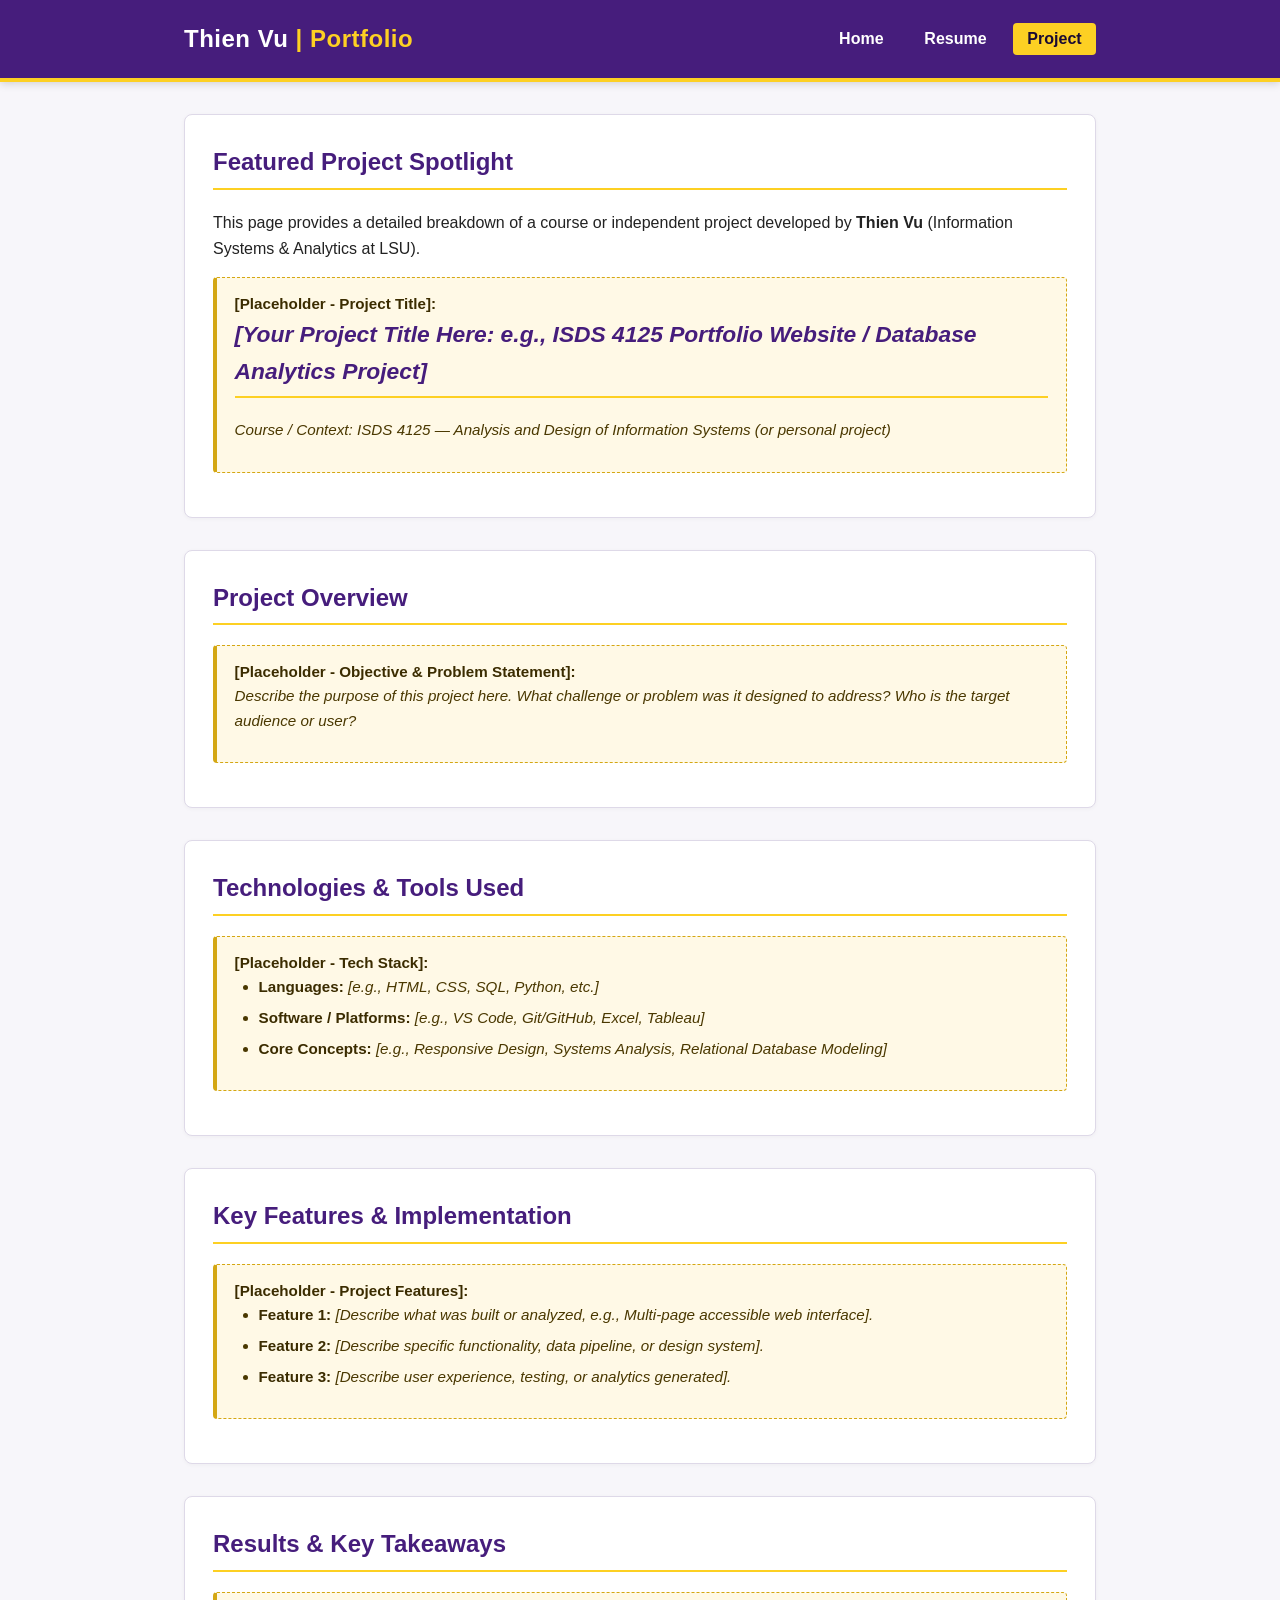
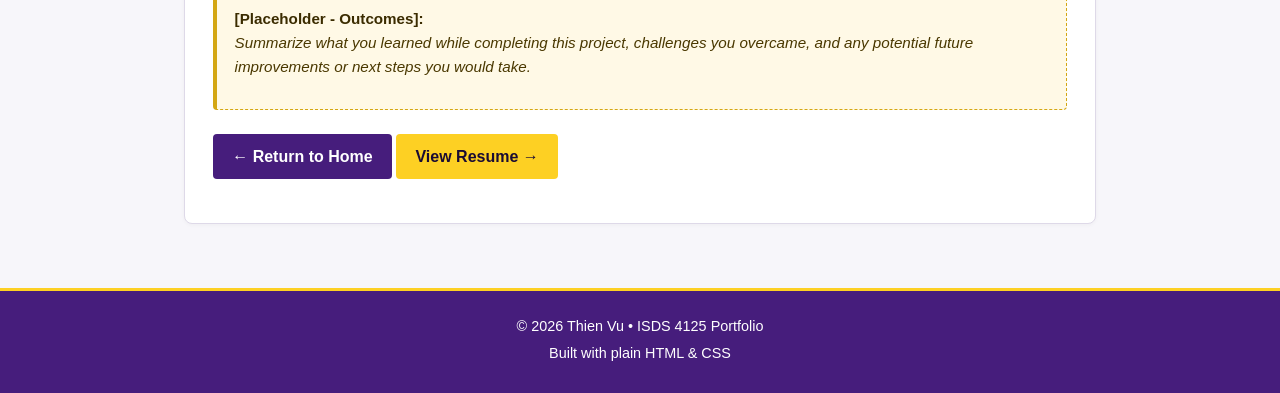
==== project.html @ 05014da2 "Build three-page portfolio structure with shared styling and navigation" ====
<!DOCTYPE html>
<html lang="en">
<head>
    <meta charset="UTF-8">
    <meta name="viewport" content="width=device-width, initial-scale=1.0">
    <title>Thien Vu | Featured Project</title>
    <link rel="stylesheet" href="styles.css">
</head>
<body>

    <!-- Main Site Header & Page Navigation -->
    <header class="site-header">
        <div class="header-container">
            <a href="index.html" class="site-title">Thien Vu <span>| Portfolio</span></a>
            <nav class="main-nav" aria-label="Main Navigation">
                <ul>
                    <li><a href="index.html">Home</a></li>
                    <li><a href="resume.html">Resume</a></li>
                    <li><a href="project.html" class="active">Project</a></li>
                </ul>
            </nav>
        </div>
    </header>

    <!-- Main Content Area -->
    <main class="content-container">

        <!-- Project Header -->
        <section class="card-section">
            <h1>Featured Project Spotlight</h1>
            <p>This page provides a detailed breakdown of a course or independent project developed by <strong>Thien Vu</strong> (Information Systems &amp; Analytics at LSU).</p>

            <div class="placeholder-box">
                <strong>[Placeholder - Project Title]:</strong>
                <h2>[Your Project Title Here: e.g., ISDS 4125 Portfolio Website / Database Analytics Project]</h2>
                <p><em>Course / Context:</em> ISDS 4125 &mdash; Analysis and Design of Information Systems (or personal project)</p>
            </div>
        </section>

        <!-- Project Overview & Objective -->
        <section class="card-section">
            <h2>Project Overview</h2>
            <div class="placeholder-box">
                <strong>[Placeholder - Objective &amp; Problem Statement]:</strong>
                <p>Describe the purpose of this project here. What challenge or problem was it designed to address? Who is the target audience or user?</p>
            </div>
        </section>

        <!-- Tools & Technologies Used -->
        <section class="card-section">
            <h2>Technologies &amp; Tools Used</h2>
            <div class="placeholder-box">
                <strong>[Placeholder - Tech Stack]:</strong>
                <ul>
                    <li><strong>Languages:</strong> [e.g., HTML, CSS, SQL, Python, etc.]</li>
                    <li><strong>Software / Platforms:</strong> [e.g., VS Code, Git/GitHub, Excel, Tableau]</li>
                    <li><strong>Core Concepts:</strong> [e.g., Responsive Design, Systems Analysis, Relational Database Modeling]</li>
                </ul>
            </div>
        </section>

        <!-- Key Features and Deliverables -->
        <section class="card-section">
            <h2>Key Features &amp; Implementation</h2>
            <div class="placeholder-box">
                <strong>[Placeholder - Project Features]:</strong>
                <ul>
                    <li><strong>Feature 1:</strong> [Describe what was built or analyzed, e.g., Multi-page accessible web interface].</li>
                    <li><strong>Feature 2:</strong> [Describe specific functionality, data pipeline, or design system].</li>
                    <li><strong>Feature 3:</strong> [Describe user experience, testing, or analytics generated].</li>
                </ul>
            </div>
        </section>

        <!-- Outcomes and Lessons Learned -->
        <section class="card-section">
            <h2>Results &amp; Key Takeaways</h2>
            <div class="placeholder-box">
                <strong>[Placeholder - Outcomes]:</strong>
                <p>Summarize what you learned while completing this project, challenges you overcame, and any potential future improvements or next steps you would take.</p>
            </div>

            <p>
                <a href="index.html" class="btn">&larr; Return to Home</a>
                <a href="resume.html" class="btn btn-gold">View Resume &rarr;</a>
            </p>
        </section>

    </main>

    <!-- Site Footer -->
    <footer class="site-footer">
        <p>&copy; 2026 Thien Vu &bull; ISDS 4125 Portfolio</p>
        <p>Built with plain HTML &amp; CSS</p>
    </footer>

</body>
</html>
---- styles.css ----
/* =========================================================
   Shared Stylesheet: styles.css
   LSU Theme (Purple & Gold) - Clean, Accessible, Responsive
   ========================================================= */

/* Color and Design Variables */
:root {
    --lsu-purple: #461D7C;       /* Official LSU Deep Purple */
    --lsu-purple-dark: #321458;  /* Darker purple for hover/borders */
    --lsu-gold: #FDD023;         /* Official LSU Gold */
    --lsu-gold-hover: #e5bc1c;   /* Slightly deeper gold for buttons/hovers */
    --text-color: #222222;       /* Charcoal for high-contrast readable text */
    --text-muted: #555555;       /* Softer gray for subtitles */
    --bg-page: #f7f6fa;          /* Soft light lilac/gray background */
    --bg-surface: #ffffff;       /* Pure white card backgrounds */
    --border-color: #ded9e8;     /* Subtle purple-tinted border */
    --placeholder-bg: #fff9e6;   /* Light warm gold tint for placeholders */
    --placeholder-border: #d4a713; /* Gold-amber border for placeholders */
}

/* Base resets & box model */
* {
    box-sizing: border-box;
    margin: 0;
    padding: 0;
}

body {
    font-family: -apple-system, BlinkMacSystemFont, "Segoe UI", Roboto, Helvetica, Arial, sans-serif;
    line-height: 1.6;
    color: var(--text-color);
    background-color: var(--bg-page);
    min-height: 100vh;
    display: flex;
    flex-direction: column;
}

/* Site Header and Navigation Bar */
.site-header {
    background-color: var(--lsu-purple);
    color: #ffffff;
    border-bottom: 4px solid var(--lsu-gold);
    box-shadow: 0 2px 8px rgba(0, 0, 0, 0.15);
}

.header-container {
    max-width: 960px;
    margin: 0 auto;
    padding: 1.25rem 1.5rem;
    display: flex;
    justify-content: space-between;
    align-items: center;
    flex-wrap: wrap;
    gap: 1rem;
}

.site-title {
    font-size: 1.5rem;
    font-weight: 700;
    color: #ffffff;
    text-decoration: none;
    letter-spacing: 0.5px;
}

.site-title span {
    color: var(--lsu-gold);
}

.main-nav ul {
    list-style: none;
    display: flex;
    gap: 0.75rem;
    flex-wrap: wrap;
}

.main-nav a {
    color: #ffffff;
    text-decoration: none;
    font-weight: 600;
    padding: 0.45rem 0.9rem;
    border-radius: 4px;
    transition: background-color 0.2s ease, color 0.2s ease;
}

.main-nav a:hover {
    background-color: var(--lsu-purple-dark);
    color: var(--lsu-gold);
}

/* Highlight the active page in the menu */
.main-nav a.active {
    background-color: var(--lsu-gold);
    color: #1a0b33; /* High contrast dark text on yellow */
}

/* In-Page Quick Navigation (Home Page Section Links) */
.section-nav {
    background-color: #ffffff;
    border-bottom: 1px solid var(--border-color);
    padding: 0.6rem 1.5rem;
}

.section-nav-container {
    max-width: 960px;
    margin: 0 auto;
    display: flex;
    align-items: center;
    gap: 1rem;
    flex-wrap: wrap;
    font-size: 0.95rem;
}

.section-nav-label {
    font-weight: 700;
    color: var(--lsu-purple);
}

.section-nav-links {
    list-style: none;
    display: flex;
    gap: 0.75rem;
    flex-wrap: wrap;
}

.section-nav-links a {
    color: var(--lsu-purple);
    text-decoration: none;
    padding: 0.2rem 0.5rem;
    border-radius: 3px;
    background-color: #f1ecf9;
    font-weight: 500;
}

.section-nav-links a:hover {
    background-color: var(--lsu-purple);
    color: #ffffff;
}

/* Main Content Container */
.content-container {
    max-width: 960px;
    width: 100%;
    margin: 2rem auto;
    padding: 0 1.5rem;
    flex: 1; /* Pushes footer to bottom */
}

/* Cards / Section Styling */
.card-section {
    background-color: var(--bg-surface);
    border: 1px solid var(--border-color);
    border-radius: 8px;
    padding: 1.75rem;
    margin-bottom: 2rem;
    box-shadow: 0 1px 4px rgba(0, 0, 0, 0.04);
}

.card-section h1,
.card-section h2 {
    color: var(--lsu-purple);
    border-bottom: 2px solid var(--lsu-gold);
    padding-bottom: 0.4rem;
    margin-bottom: 1.25rem;
}

.card-section h3 {
    color: var(--lsu-purple-dark);
    margin-top: 1.25rem;
    margin-bottom: 0.5rem;
}

.card-section p {
    margin-bottom: 1rem;
}

.card-section ul {
    margin-left: 1.5rem;
    margin-bottom: 1rem;
}

.card-section li {
    margin-bottom: 0.4rem;
}

/* Placeholder Box Style */
/* Clearly marks information that Thien has not provided yet */
.placeholder-box {
    background-color: var(--placeholder-bg);
    border: 1px dashed var(--placeholder-border);
    border-left: 4px solid var(--placeholder-border);
    padding: 0.85rem 1.1rem;
    margin: 1rem 0;
    border-radius: 4px;
    color: #4a3800;
    font-style: italic;
    font-size: 0.95rem;
}

.placeholder-box strong {
    font-style: normal;
    color: #3b2c00;
}

/* Buttons and Links */
.btn {
    display: inline-block;
    background-color: var(--lsu-purple);
    color: #ffffff;
    text-decoration: none;
    font-weight: 600;
    padding: 0.6rem 1.2rem;
    border-radius: 4px;
    border: none;
    cursor: pointer;
    transition: background-color 0.2s ease;
    margin-top: 0.5rem;
}

.btn:hover {
    background-color: var(--lsu-purple-dark);
    color: var(--lsu-gold);
}

.btn-gold {
    background-color: var(--lsu-gold);
    color: #1a0b33;
}

.btn-gold:hover {
    background-color: var(--lsu-gold-hover);
    color: #000000;
}

/* Site Footer */
.site-footer {
    background-color: var(--lsu-purple);
    color: #ffffff;
    text-align: center;
    padding: 1.5rem;
    font-size: 0.9rem;
    border-top: 3px solid var(--lsu-gold);
    margin-top: auto;
}

.site-footer p {
    margin-bottom: 0.25rem;
}

.site-footer a {
    color: var(--lsu-gold);
    text-decoration: underline;
}

/* Mobile Responsiveness */
@media (max-width: 600px) {
    .header-container {
        flex-direction: column;
        align-items: flex-start;
    }

    .main-nav ul {
        width: 100%;
        justify-content: flex-start;
    }

    .section-nav-container {
        flex-direction: column;
        align-items: flex-start;
    }

    .card-section {
        padding: 1.25rem;
    }
}
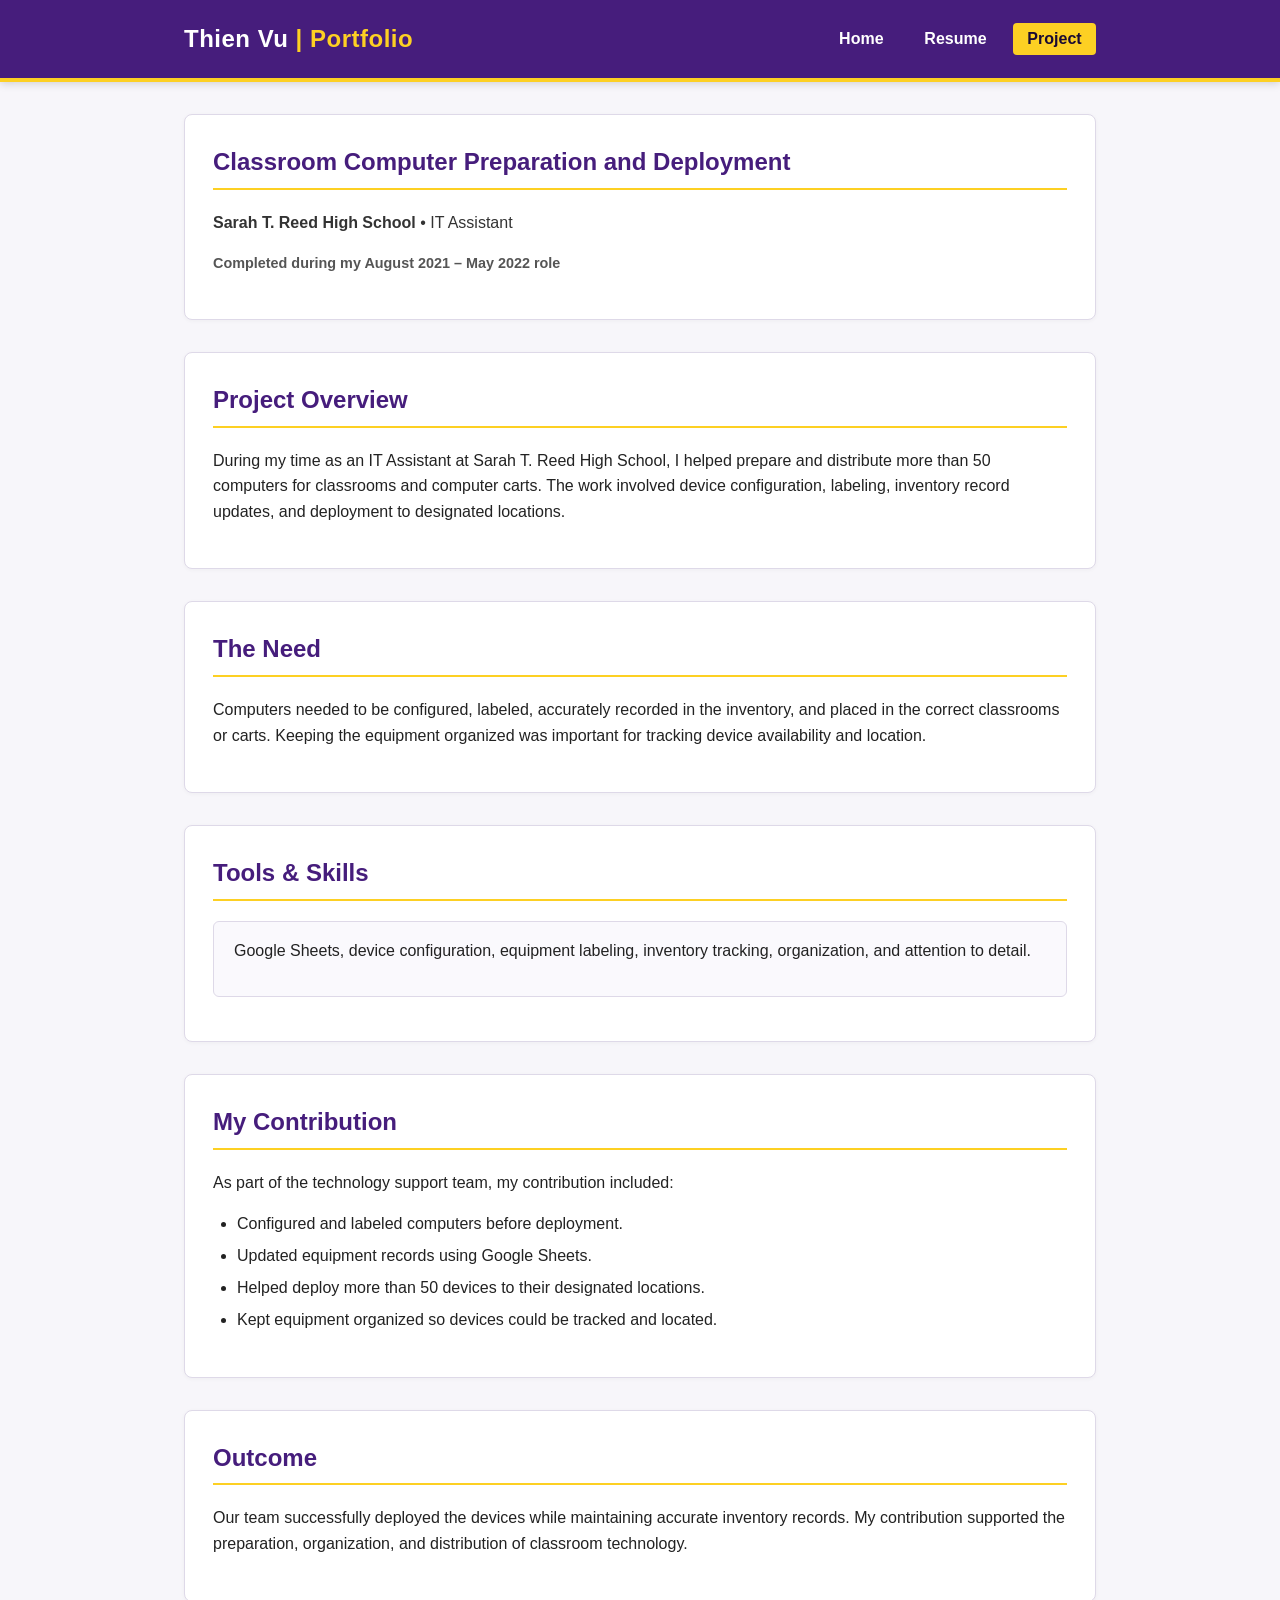
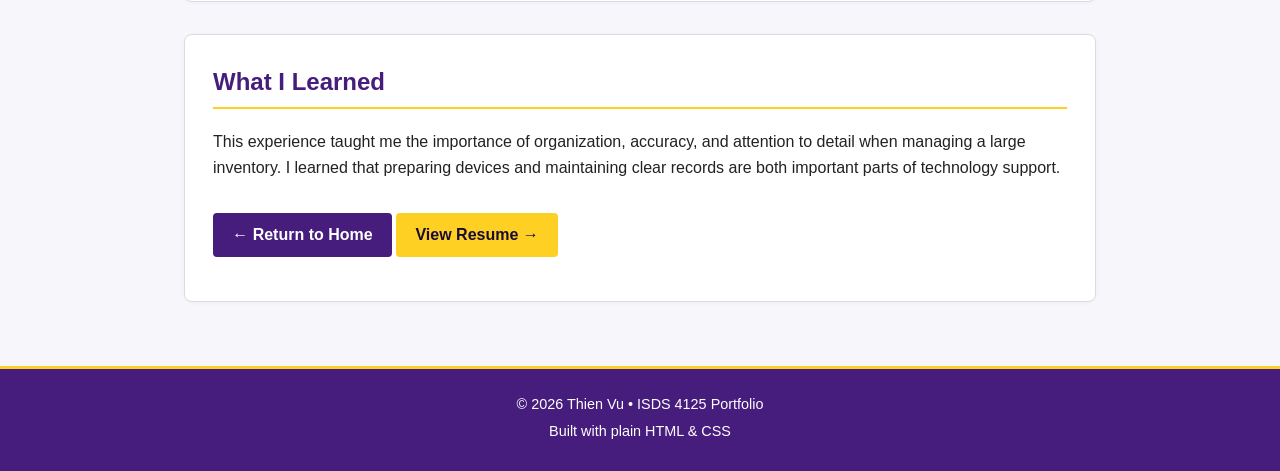
==== commit 3625008b: "Add classroom computer deployment project and homepage link" ====
--- a/project.html
+++ b/project.html
@@ -1,11 +1,13 @@
 <!DOCTYPE html>
 <html lang="en">
+
 <head>
     <meta charset="UTF-8">
     <meta name="viewport" content="width=device-width, initial-scale=1.0">
-    <title>Thien Vu | Featured Project</title>
+    <title>Thien Vu | Project: Classroom Computer Preparation and Deployment</title>
     <link rel="stylesheet" href="styles.css">
 </head>
+
 <body>
 
     <!-- Main Site Header & Page Navigation -->
@@ -25,62 +27,59 @@
     <!-- Main Content Area -->
     <main class="content-container">
 
-        <!-- Project Header -->
+        <!-- Project Header / Context -->
         <section class="card-section">
-            <h1>Featured Project Spotlight</h1>
-            <p>This page provides a detailed breakdown of a course or independent project developed by <strong>Thien Vu</strong> (Information Systems &amp; Analytics at LSU).</p>
+            <h1>Classroom Computer Preparation and Deployment</h1>
+            <p class="entry-subtitle">
+                <strong>Sarah T. Reed High School</strong> &bull; IT Assistant
+            </p>
+            <p class="entry-date">Completed during my August 2021 &ndash; May 2022 role</p>
+        </section>
 
-            <div class="placeholder-box">
-                <strong>[Placeholder - Project Title]:</strong>
-                <h2>[Your Project Title Here: e.g., ISDS 4125 Portfolio Website / Database Analytics Project]</h2>
-                <p><em>Course / Context:</em> ISDS 4125 &mdash; Analysis and Design of Information Systems (or personal project)</p>
+        <!-- Project Overview -->
+        <section class="card-section">
+            <h2>Project Overview</h2>
+            <p>During my time as an IT Assistant at Sarah T. Reed High School, I helped prepare and distribute more than 50 computers for classrooms and computer carts. The work involved device configuration, labeling, inventory record updates, and deployment to designated locations.</p>
+        </section>
+
+        <!-- The Need -->
+        <section class="card-section">
+            <h2>The Need</h2>
+            <p>Computers needed to be configured, labeled, accurately recorded in the inventory, and placed in the correct classrooms or carts. Keeping the equipment organized was important for tracking device availability and location.</p>
+        </section>
+
+        <!-- Tools and Skills -->
+        <section class="card-section">
+            <h2>Tools &amp; Skills</h2>
+            <div class="skills-category">
+                <p class="skills-list-text">Google Sheets, device configuration, equipment labeling, inventory tracking, organization, and attention to detail.</p>
             </div>
         </section>
 
-        <!-- Project Overview & Objective -->
+        <!-- My Contribution -->
         <section class="card-section">
-            <h2>Project Overview</h2>
-            <div class="placeholder-box">
-                <strong>[Placeholder - Objective &amp; Problem Statement]:</strong>
-                <p>Describe the purpose of this project here. What challenge or problem was it designed to address? Who is the target audience or user?</p>
-            </div>
+            <h2>My Contribution</h2>
+            <p>As part of the technology support team, my contribution included:</p>
+            <ul>
+                <li>Configured and labeled computers before deployment.</li>
+                <li>Updated equipment records using Google Sheets.</li>
+                <li>Helped deploy more than 50 devices to their designated locations.</li>
+                <li>Kept equipment organized so devices could be tracked and located.</li>
+            </ul>
         </section>
 
-        <!-- Tools & Technologies Used -->
+        <!-- Outcome -->
         <section class="card-section">
-            <h2>Technologies &amp; Tools Used</h2>
-            <div class="placeholder-box">
-                <strong>[Placeholder - Tech Stack]:</strong>
-                <ul>
-                    <li><strong>Languages:</strong> [e.g., HTML, CSS, SQL, Python, etc.]</li>
-                    <li><strong>Software / Platforms:</strong> [e.g., VS Code, Git/GitHub, Excel, Tableau]</li>
-                    <li><strong>Core Concepts:</strong> [e.g., Responsive Design, Systems Analysis, Relational Database Modeling]</li>
-                </ul>
-            </div>
+            <h2>Outcome</h2>
+            <p>Our team successfully deployed the devices while maintaining accurate inventory records. My contribution supported the preparation, organization, and distribution of classroom technology.</p>
         </section>
 
-        <!-- Key Features and Deliverables -->
+        <!-- What I Learned -->
         <section class="card-section">
-            <h2>Key Features &amp; Implementation</h2>
-            <div class="placeholder-box">
-                <strong>[Placeholder - Project Features]:</strong>
-                <ul>
-                    <li><strong>Feature 1:</strong> [Describe what was built or analyzed, e.g., Multi-page accessible web interface].</li>
-                    <li><strong>Feature 2:</strong> [Describe specific functionality, data pipeline, or design system].</li>
-                    <li><strong>Feature 3:</strong> [Describe user experience, testing, or analytics generated].</li>
-                </ul>
-            </div>
-        </section>
+            <h2>What I Learned</h2>
+            <p>This experience taught me the importance of organization, accuracy, and attention to detail when managing a large inventory. I learned that preparing devices and maintaining clear records are both important parts of technology support.</p>
 
-        <!-- Outcomes and Lessons Learned -->
-        <section class="card-section">
-            <h2>Results &amp; Key Takeaways</h2>
-            <div class="placeholder-box">
-                <strong>[Placeholder - Outcomes]:</strong>
-                <p>Summarize what you learned while completing this project, challenges you overcame, and any potential future improvements or next steps you would take.</p>
-            </div>
-
-            <p>
+            <p style="margin-top: 1.5rem;">
                 <a href="index.html" class="btn">&larr; Return to Home</a>
                 <a href="resume.html" class="btn btn-gold">View Resume &rarr;</a>
             </p>
@@ -95,4 +94,5 @@
     </footer>
 
 </body>
+
 </html>
--- a/styles.css
+++ b/styles.css
@@ -251,6 +251,118 @@
     text-decoration: underline;
 }
 
+/* Resume & Experience Entry Layout */
+.resume-entry {
+    margin-bottom: 1.5rem;
+    padding-bottom: 1.25rem;
+    border-bottom: 1px solid #ebe7f3;
+}
+
+.resume-entry:last-child {
+    border-bottom: none;
+    margin-bottom: 0;
+    padding-bottom: 0;
+}
+
+.entry-header {
+    display: flex;
+    justify-content: space-between;
+    align-items: baseline;
+    flex-wrap: wrap;
+    gap: 0.5rem;
+    margin-bottom: 0.25rem;
+}
+
+.entry-title {
+    font-size: 1.15rem;
+    font-weight: 700;
+    color: var(--lsu-purple-dark);
+}
+
+.entry-date {
+    font-size: 0.9rem;
+    font-weight: 600;
+    color: var(--text-muted);
+}
+
+.entry-subtitle {
+    font-size: 1rem;
+    color: #333333;
+    margin-bottom: 0.5rem;
+}
+
+.entry-location {
+    color: var(--text-muted);
+    font-style: italic;
+}
+
+/* Skills Category Card Layout */
+.skills-category {
+    background-color: #faf9fd;
+    border: 1px solid var(--border-color);
+    border-radius: 6px;
+    padding: 1rem 1.25rem;
+    margin-bottom: 1rem;
+}
+
+.skills-category h3 {
+    margin-top: 0;
+    margin-bottom: 0.5rem;
+    color: var(--lsu-purple);
+    font-size: 1.05rem;
+}
+
+.skills-list-text {
+    color: var(--text-color);
+    line-height: 1.6;
+}
+
+/* Contact List Styling */
+.contact-list {
+    list-style: none;
+    margin-left: 0 !important;
+    margin-top: 0.75rem;
+}
+
+.contact-list li {
+    margin-bottom: 0.75rem;
+    font-size: 1.05rem;
+}
+
+.contact-list a {
+    color: var(--lsu-purple);
+    font-weight: 600;
+    text-decoration: underline;
+    word-break: break-all;
+}
+
+.contact-list a:hover {
+    color: var(--lsu-purple-dark);
+}
+
+/* Project Teaser Box in Experience Section */
+.project-teaser {
+    background-color: #f7f3fd;
+    border-left: 4px solid var(--lsu-purple);
+    padding: 0.65rem 0.95rem;
+    margin: 0.75rem 0;
+    border-radius: 4px;
+}
+
+.project-teaser p {
+    margin-bottom: 0;
+}
+
+.project-teaser a {
+    color: var(--lsu-purple);
+    font-weight: 600;
+    text-decoration: underline;
+}
+
+.project-teaser a:hover {
+    color: var(--lsu-purple-dark);
+}
+
 /* Mobile Responsiveness */
 @media (max-width: 600px) {
     .header-container {
@@ -271,4 +383,11 @@
     .card-section {
         padding: 1.25rem;
     }
-}
+
+    .entry-header {
+        flex-direction: column;
+        align-items: flex-start;
+        gap: 0.1rem;
+    }
+}
+
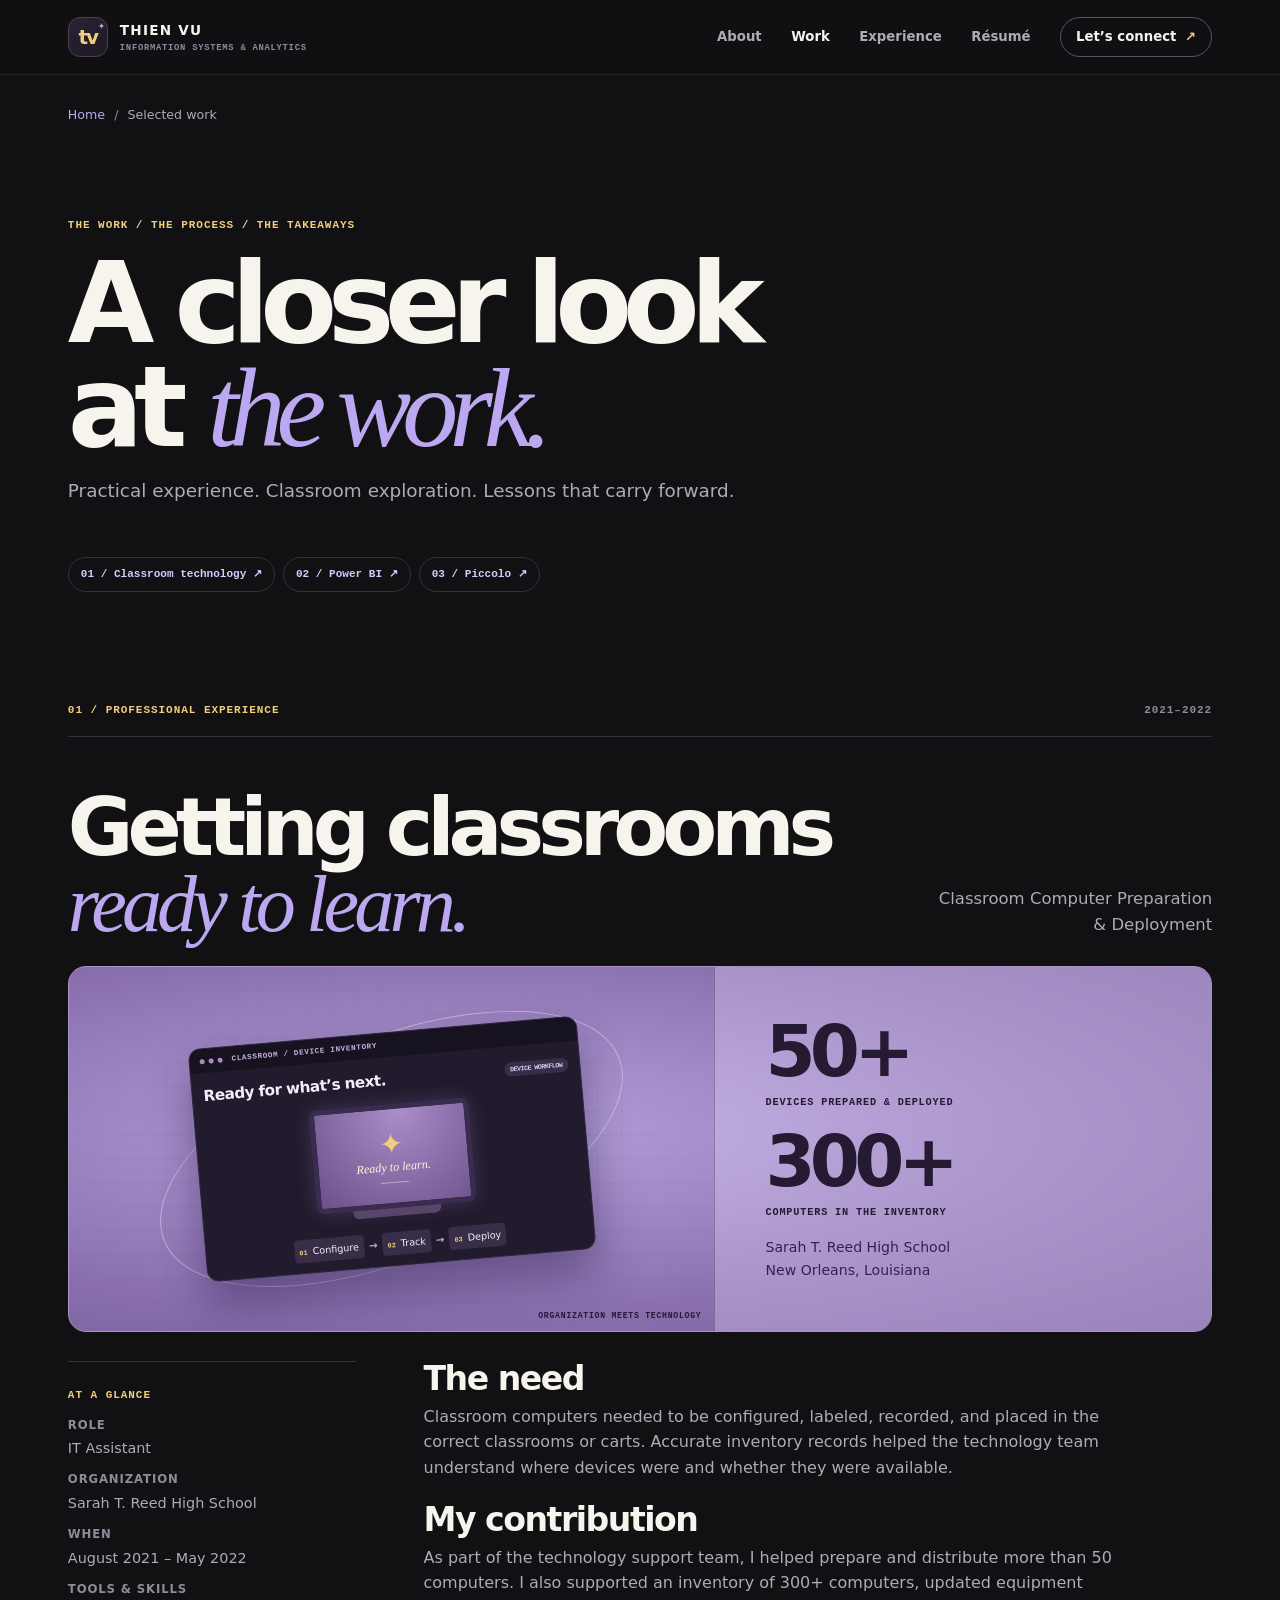
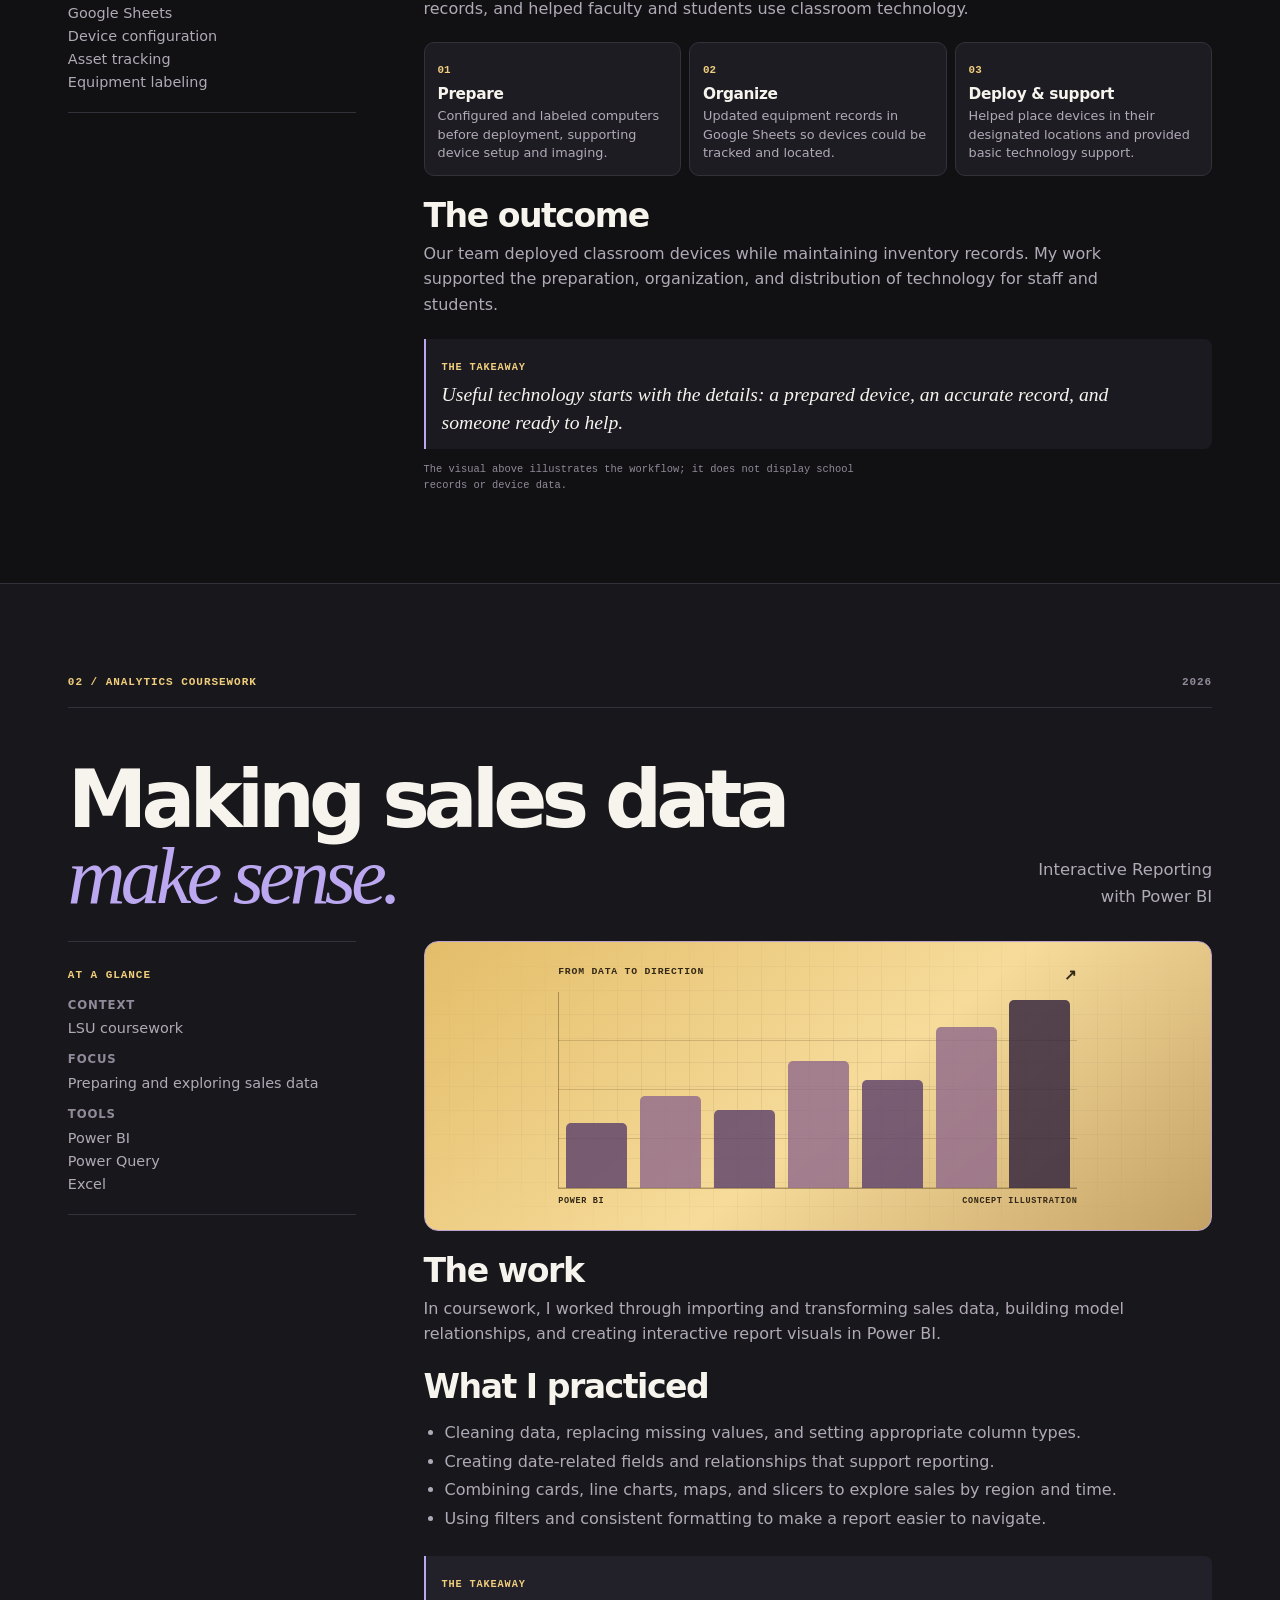
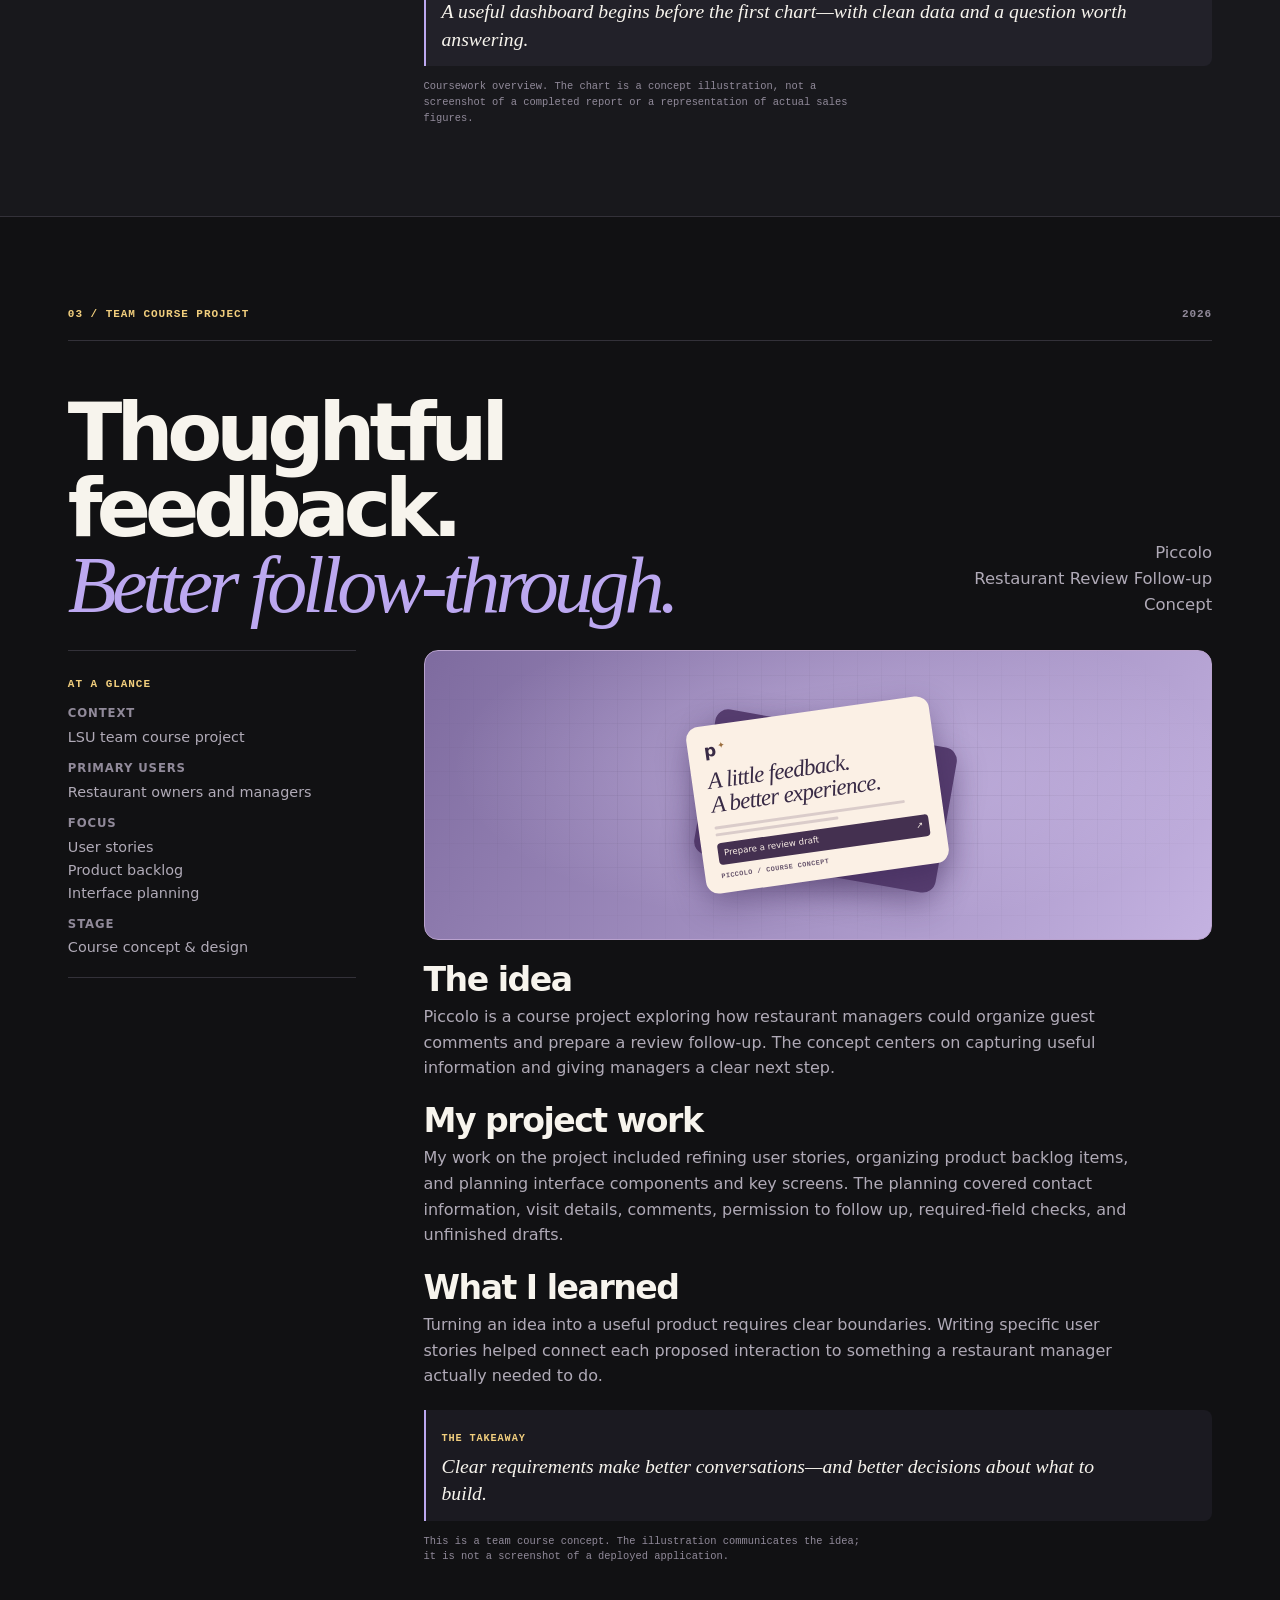
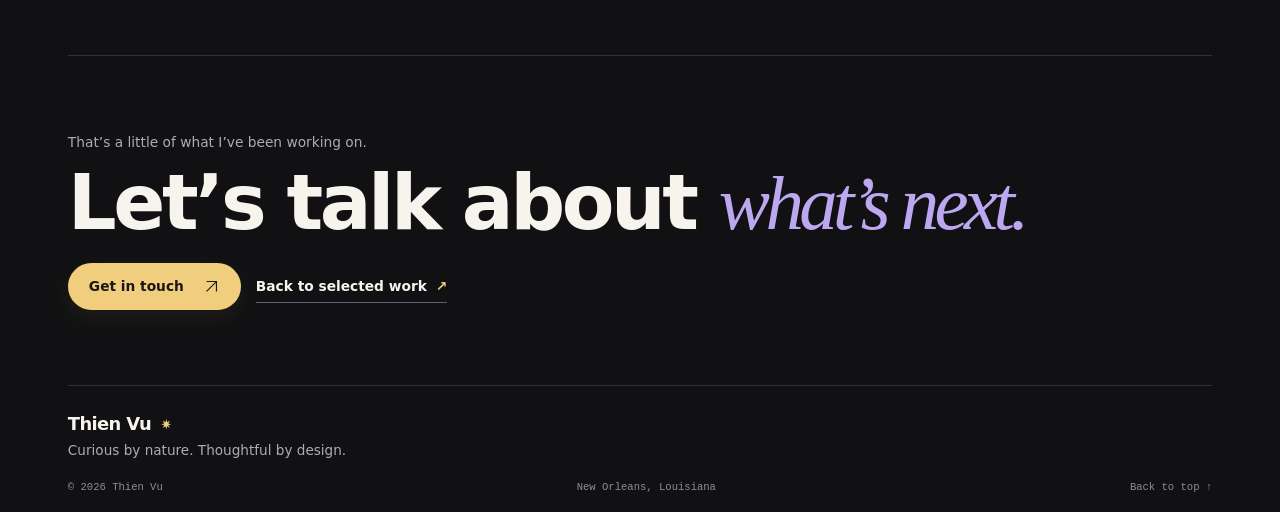
==== commit 8db9bbbe: "Redesign Thien Vu's portfolio and showcase selected work" ====
--- a/project.html
+++ b/project.html
@@ -1,98 +1,5 @@
-<!DOCTYPE html>
-<html lang="en">
-
-<head>
-    <meta charset="UTF-8">
-    <meta name="viewport" content="width=device-width, initial-scale=1.0">
-    <title>Thien Vu | Project: Classroom Computer Preparation and Deployment</title>
-    <link rel="stylesheet" href="styles.css">
-</head>
-
-<body>
-
-    <!-- Main Site Header & Page Navigation -->
-    <header class="site-header">
-        <div class="header-container">
-            <a href="index.html" class="site-title">Thien Vu <span>| Portfolio</span></a>
-            <nav class="main-nav" aria-label="Main Navigation">
-                <ul>
-                    <li><a href="index.html">Home</a></li>
-                    <li><a href="resume.html">Resume</a></li>
-                    <li><a href="project.html" class="active">Project</a></li>
-                </ul>
-            </nav>
-        </div>
-    </header>
-
-    <!-- Main Content Area -->
-    <main class="content-container">
-
-        <!-- Project Header / Context -->
-        <section class="card-section">
-            <h1>Classroom Computer Preparation and Deployment</h1>
-            <p class="entry-subtitle">
-                <strong>Sarah T. Reed High School</strong> &bull; IT Assistant
-            </p>
-            <p class="entry-date">Completed during my August 2021 &ndash; May 2022 role</p>
-        </section>
-
-        <!-- Project Overview -->
-        <section class="card-section">
-            <h2>Project Overview</h2>
-            <p>During my time as an IT Assistant at Sarah T. Reed High School, I helped prepare and distribute more than 50 computers for classrooms and computer carts. The work involved device configuration, labeling, inventory record updates, and deployment to designated locations.</p>
-        </section>
-
-        <!-- The Need -->
-        <section class="card-section">
-            <h2>The Need</h2>
-            <p>Computers needed to be configured, labeled, accurately recorded in the inventory, and placed in the correct classrooms or carts. Keeping the equipment organized was important for tracking device availability and location.</p>
-        </section>
-
-        <!-- Tools and Skills -->
-        <section class="card-section">
-            <h2>Tools &amp; Skills</h2>
-            <div class="skills-category">
-                <p class="skills-list-text">Google Sheets, device configuration, equipment labeling, inventory tracking, organization, and attention to detail.</p>
-            </div>
-        </section>
-
-        <!-- My Contribution -->
-        <section class="card-section">
-            <h2>My Contribution</h2>
-            <p>As part of the technology support team, my contribution included:</p>
-            <ul>
-                <li>Configured and labeled computers before deployment.</li>
-                <li>Updated equipment records using Google Sheets.</li>
-                <li>Helped deploy more than 50 devices to their designated locations.</li>
-                <li>Kept equipment organized so devices could be tracked and located.</li>
-            </ul>
-        </section>
-
-        <!-- Outcome -->
-        <section class="card-section">
-            <h2>Outcome</h2>
-            <p>Our team successfully deployed the devices while maintaining accurate inventory records. My contribution supported the preparation, organization, and distribution of classroom technology.</p>
-        </section>
-
-        <!-- What I Learned -->
-        <section class="card-section">
-            <h2>What I Learned</h2>
-            <p>This experience taught me the importance of organization, accuracy, and attention to detail when managing a large inventory. I learned that preparing devices and maintaining clear records are both important parts of technology support.</p>
-
-            <p style="margin-top: 1.5rem;">
-                <a href="index.html" class="btn">&larr; Return to Home</a>
-                <a href="resume.html" class="btn btn-gold">View Resume &rarr;</a>
-            </p>
-        </section>
-
-    </main>
-
-    <!-- Site Footer -->
-    <footer class="site-footer">
-        <p>&copy; 2026 Thien Vu &bull; ISDS 4125 Portfolio</p>
-        <p>Built with plain HTML &amp; CSS</p>
-    </footer>
-
-</body>
-
-</html>
+<!doctype html><html lang="en"><head><meta charset="utf-8"><meta name="viewport" content="width=device-width,initial-scale=1"><meta name="theme-color" content="#111113"><meta name="description" content="Explore Thien Vu’s classroom technology deployment experience, Power BI coursework, and Piccolo course project."><title>Selected Work — Thien Vu</title><link rel="icon" href="assets/favicon.svg" type="image/svg+xml"><link rel="stylesheet" href="styles.css"></head><body><a class="skip" href="#main">Skip to content</a><header class="site-header"><div class="wrap nav-wrap"><a class="brand" href="index.html" aria-label="Thien Vu home"><span class="brand-mark">tv<span>✦</span></span><span>THIEN VU<span class="brand-sub">INFORMATION SYSTEMS & ANALYTICS</span></span></a><nav aria-label="Main navigation" id="navigation"><a href="index.html#about">About</a><a href="index.html#work" aria-current="page">Work</a><a href="index.html#experience">Experience</a><a href="resume.html" >Résumé</a><a class="nav-contact" href="index.html#contact">Let’s connect <span>↗</span></a></nav><button class="menu-button" aria-expanded="false" aria-controls="navigation" aria-label="Open navigation"><span></span><span></span></button></div></header><div class="scroll-progress" aria-hidden="true"></div>
+<main id="main"><div class="wrap"><div class="page-breadcrumb"><a href="index.html">Home</a><span>/</span>Selected work</div><div class="project-page-heading"><span class="eyebrow">THE WORK / THE PROCESS / THE TAKEAWAYS</span><h1>A closer look<br>at <em>the work.</em></h1><p>Practical experience. Classroom exploration. Lessons that carry forward.</p></div><nav class="project-jump" aria-label="Jump to project"><a href="#classroom">01 / Classroom technology ↗</a><a href="#analytics">02 / Power BI ↗</a><a href="#piccolo">03 / Piccolo ↗</a></nav></div>
+<section class="case-study wrap" id="classroom"><div class="section-label"><span>01 / PROFESSIONAL EXPERIENCE</span><span>2021–2022</span></div><div class="case-title"><h2>Getting classrooms<br><em>ready to learn.</em></h2><p>Classroom Computer Preparation<br>& Deployment</p></div><div class="case-visual art-device"><div class="device-art" aria-hidden="true"><div class="art-orbit"></div><div class="asset-window"><div class="window-chrome"><i></i><i></i><i></i><span>CLASSROOM / DEVICE INVENTORY</span></div><div class="inventory-heading"><span>Ready for what’s next.</span><span class="tiny-pill">DEVICE WORKFLOW</span></div><div class="computer"><div class="computer-screen"><span class="screen-star">✦</span><span>Ready to learn.</span><span class="screen-line"></span></div><div class="computer-base"></div></div><div class="workflow"><span><i>01</i> Configure</span><b>→</b><span><i>02</i> Track</span><b>→</b><span><i>03</i> Deploy</span></div></div><span class="art-label">ORGANIZATION MEETS TECHNOLOGY</span></div><div class="case-stats"><div><strong>50+</strong><span>DEVICES PREPARED & DEPLOYED</span></div><div><strong>300+</strong><span>COMPUTERS IN THE INVENTORY</span></div><p>Sarah T. Reed High School<br>New Orleans, Louisiana</p></div></div><div class="case-layout"><aside><span class="eyebrow">AT A GLANCE</span><dl><dt>Role</dt><dd>IT Assistant</dd><dt>Organization</dt><dd>Sarah T. Reed High School</dd><dt>When</dt><dd>August 2021 – May 2022</dd><dt>Tools & skills</dt><dd>Google Sheets<br>Device configuration<br>Asset tracking<br>Equipment labeling</dd></dl></aside><div class="case-prose"><h3>The need</h3><p>Classroom computers needed to be configured, labeled, recorded, and placed in the correct classrooms or carts. Accurate inventory records helped the technology team understand where devices were and whether they were available.</p><h3>My contribution</h3><p>As part of the technology support team, I helped prepare and distribute more than 50 computers. I also supported an inventory of 300+ computers, updated equipment records, and helped faculty and students use classroom technology.</p><ol class="process-list"><li><span>01</span><div><h4>Prepare</h4><p>Configured and labeled computers before deployment, supporting device setup and imaging.</p></div></li><li><span>02</span><div><h4>Organize</h4><p>Updated equipment records in Google Sheets so devices could be tracked and located.</p></div></li><li><span>03</span><div><h4>Deploy & support</h4><p>Helped place devices in their designated locations and provided basic technology support.</p></div></li></ol><h3>The outcome</h3><p>Our team deployed classroom devices while maintaining inventory records. My work supported the preparation, organization, and distribution of technology for staff and students.</p><div class="takeaway"><span>THE TAKEAWAY</span><p>Useful technology starts with the details: a prepared device, an accurate record, and someone ready to help.</p></div><p class="visual-note">The visual above illustrates the workflow; it does not display school records or device data.</p></div></div></section>
+<section class="case-study case-secondary" id="analytics"><div class="wrap"><div class="section-label"><span>02 / ANALYTICS COURSEWORK</span><span>2026</span></div><div class="case-title"><h2>Making sales data<br><em>make sense.</em></h2><p>Interactive Reporting<br>with Power BI</p></div><div class="case-layout"><aside><span class="eyebrow">AT A GLANCE</span><dl><dt>Context</dt><dd>LSU coursework</dd><dt>Focus</dt><dd>Preparing and exploring sales data</dd><dt>Tools</dt><dd>Power BI<br>Power Query<br>Excel</dd></dl></aside><div class="case-prose"><div class="case-mini-art art-analytics"><div class="analytics-art" aria-hidden="true"><div class="chart-label">FROM DATA TO DIRECTION <span>↗</span></div><div class="chart-grid"><div class="bars"><i style="--h:33%"></i><i style="--h:47%"></i><i style="--h:40%"></i><i style="--h:65%"></i><i style="--h:55%"></i><i style="--h:82%"></i><i style="--h:96%"></i></div></div><div class="chart-note">POWER BI <span>CONCEPT ILLUSTRATION</span></div></div></div><h3>The work</h3><p>In coursework, I worked through importing and transforming sales data, building model relationships, and creating interactive report visuals in Power BI.</p><h3>What I practiced</h3><ul><li>Cleaning data, replacing missing values, and setting appropriate column types.</li><li>Creating date-related fields and relationships that support reporting.</li><li>Combining cards, line charts, maps, and slicers to explore sales by region and time.</li><li>Using filters and consistent formatting to make a report easier to navigate.</li></ul><div class="takeaway"><span>THE TAKEAWAY</span><p>A useful dashboard begins before the first chart—with clean data and a question worth answering.</p></div><p class="visual-note">Coursework overview. The chart is a concept illustration, not a screenshot of a completed report or a representation of actual sales figures.</p></div></div></div></section>
+<section class="case-study wrap" id="piccolo"><div class="section-label"><span>03 / TEAM COURSE PROJECT</span><span>2026</span></div><div class="case-title"><h2>Thoughtful feedback.<br><em>Better follow-through.</em></h2><p>Piccolo<br>Restaurant Review Follow-up Concept</p></div><div class="case-layout"><aside><span class="eyebrow">AT A GLANCE</span><dl><dt>Context</dt><dd>LSU team course project</dd><dt>Primary users</dt><dd>Restaurant owners and managers</dd><dt>Focus</dt><dd>User stories<br>Product backlog<br>Interface planning</dd><dt>Stage</dt><dd>Course concept & design</dd></dl></aside><div class="case-prose"><div class="case-mini-art art-product"><div class="app-art" aria-hidden="true"><div class="paper-back"></div><div class="paper"><div class="paper-logo">p<span>✦</span></div><div class="paper-title">A little feedback.<br>A better experience.</div><div class="paper-line"></div><div class="paper-line short"></div><div class="paper-button">Prepare a review draft <span>↗</span></div><div class="paper-label">PICCOLO / COURSE CONCEPT</div></div></div></div><h3>The idea</h3><p>Piccolo is a course project exploring how restaurant managers could organize guest comments and prepare a review follow-up. The concept centers on capturing useful information and giving managers a clear next step.</p><h3>My project work</h3><p>My work on the project included refining user stories, organizing product backlog items, and planning interface components and key screens. The planning covered contact information, visit details, comments, permission to follow up, required-field checks, and unfinished drafts.</p><h3>What I learned</h3><p>Turning an idea into a useful product requires clear boundaries. Writing specific user stories helped connect each proposed interaction to something a restaurant manager actually needed to do.</p><div class="takeaway"><span>THE TAKEAWAY</span><p>Clear requirements make better conversations—and better decisions about what to build.</p></div><p class="visual-note">This is a team course concept. The illustration communicates the idea; it is not a screenshot of a deployed application.</p></div></div></section><section class="case-end wrap"><p>That’s a little of what I’ve been working on.</p><h2>Let’s talk about <em>what’s next.</em></h2><a class="button button-gold" href="mailto:thienvu123.2000@gmail.com">Get in touch <svg viewBox="0 0 24 24" fill="none" stroke="currentColor" stroke-width="1.6" aria-hidden="true"><path d="M5 19 19 5M5 5h14v14"/></svg></a><a class="text-link" href="index.html#work">Back to selected work <span>↗</span></a></section></main><footer class="footer wrap"><a class="footer-name" href="index.html">Thien Vu <svg class="star" viewBox="0 0 100 100" aria-hidden="true"><path d="M50 0 58 31 85 15 69 42 100 50 69 58 85 85 58 69 50 100 42 69 15 85 31 58 0 50 31 42 15 15 42 31Z" fill="currentColor"/></svg></a><p>Curious by nature. Thoughtful by design.</p><div class="footer-bottom"><span>© 2026 Thien Vu</span><span>New Orleans, Louisiana</span><a href="#main">Back to top ↑</a></div></footer><div class="toast" role="status" aria-live="polite"></div><script src="script.js"></script></body></html>
--- a/styles.css
+++ b/styles.css
@@ -1,393 +1,14 @@
-/* =========================================================
-   Shared Stylesheet: styles.css
-   LSU Theme (Purple & Gold) - Clean, Accessible, Responsive
-   ========================================================= */
-
-/* Color and Design Variables */
-:root {
-    --lsu-purple: #461D7C;       /* Official LSU Deep Purple */
-    --lsu-purple-dark: #321458;  /* Darker purple for hover/borders */
-    --lsu-gold: #FDD023;         /* Official LSU Gold */
-    --lsu-gold-hover: #e5bc1c;   /* Slightly deeper gold for buttons/hovers */
-    --text-color: #222222;       /* Charcoal for high-contrast readable text */
-    --text-muted: #555555;       /* Softer gray for subtitles */
-    --bg-page: #f7f6fa;          /* Soft light lilac/gray background */
-    --bg-surface: #ffffff;       /* Pure white card backgrounds */
-    --border-color: #ded9e8;     /* Subtle purple-tinted border */
-    --placeholder-bg: #fff9e6;   /* Light warm gold tint for placeholders */
-    --placeholder-border: #d4a713; /* Gold-amber border for placeholders */
-}
-
-/* Base resets & box model */
-* {
-    box-sizing: border-box;
-    margin: 0;
-    padding: 0;
-}
-
-body {
-    font-family: -apple-system, BlinkMacSystemFont, "Segoe UI", Roboto, Helvetica, Arial, sans-serif;
-    line-height: 1.6;
-    color: var(--text-color);
-    background-color: var(--bg-page);
-    min-height: 100vh;
-    display: flex;
-    flex-direction: column;
-}
-
-/* Site Header and Navigation Bar */
-.site-header {
-    background-color: var(--lsu-purple);
-    color: #ffffff;
-    border-bottom: 4px solid var(--lsu-gold);
-    box-shadow: 0 2px 8px rgba(0, 0, 0, 0.15);
-}
-
-.header-container {
-    max-width: 960px;
-    margin: 0 auto;
-    padding: 1.25rem 1.5rem;
-    display: flex;
-    justify-content: space-between;
-    align-items: center;
-    flex-wrap: wrap;
-    gap: 1rem;
-}
-
-.site-title {
-    font-size: 1.5rem;
-    font-weight: 700;
-    color: #ffffff;
-    text-decoration: none;
-    letter-spacing: 0.5px;
-}
-
-.site-title span {
-    color: var(--lsu-gold);
-}
-
-.main-nav ul {
-    list-style: none;
-    display: flex;
-    gap: 0.75rem;
-    flex-wrap: wrap;
-}
-
-.main-nav a {
-    color: #ffffff;
-    text-decoration: none;
-    font-weight: 600;
-    padding: 0.45rem 0.9rem;
-    border-radius: 4px;
-    transition: background-color 0.2s ease, color 0.2s ease;
-}
-
-.main-nav a:hover {
-    background-color: var(--lsu-purple-dark);
-    color: var(--lsu-gold);
-}
-
-/* Highlight the active page in the menu */
-.main-nav a.active {
-    background-color: var(--lsu-gold);
-    color: #1a0b33; /* High contrast dark text on yellow */
-}
-
-/* In-Page Quick Navigation (Home Page Section Links) */
-.section-nav {
-    background-color: #ffffff;
-    border-bottom: 1px solid var(--border-color);
-    padding: 0.6rem 1.5rem;
-}
-
-.section-nav-container {
-    max-width: 960px;
-    margin: 0 auto;
-    display: flex;
-    align-items: center;
-    gap: 1rem;
-    flex-wrap: wrap;
-    font-size: 0.95rem;
-}
-
-.section-nav-label {
-    font-weight: 700;
-    color: var(--lsu-purple);
-}
-
-.section-nav-links {
-    list-style: none;
-    display: flex;
-    gap: 0.75rem;
-    flex-wrap: wrap;
-}
-
-.section-nav-links a {
-    color: var(--lsu-purple);
-    text-decoration: none;
-    padding: 0.2rem 0.5rem;
-    border-radius: 3px;
-    background-color: #f1ecf9;
-    font-weight: 500;
-}
-
-.section-nav-links a:hover {
-    background-color: var(--lsu-purple);
-    color: #ffffff;
-}
-
-/* Main Content Container */
-.content-container {
-    max-width: 960px;
-    width: 100%;
-    margin: 2rem auto;
-    padding: 0 1.5rem;
-    flex: 1; /* Pushes footer to bottom */
-}
-
-/* Cards / Section Styling */
-.card-section {
-    background-color: var(--bg-surface);
-    border: 1px solid var(--border-color);
-    border-radius: 8px;
-    padding: 1.75rem;
-    margin-bottom: 2rem;
-    box-shadow: 0 1px 4px rgba(0, 0, 0, 0.04);
-}
-
-.card-section h1,
-.card-section h2 {
-    color: var(--lsu-purple);
-    border-bottom: 2px solid var(--lsu-gold);
-    padding-bottom: 0.4rem;
-    margin-bottom: 1.25rem;
-}
-
-.card-section h3 {
-    color: var(--lsu-purple-dark);
-    margin-top: 1.25rem;
-    margin-bottom: 0.5rem;
-}
-
-.card-section p {
-    margin-bottom: 1rem;
-}
-
-.card-section ul {
-    margin-left: 1.5rem;
-    margin-bottom: 1rem;
-}
-
-.card-section li {
-    margin-bottom: 0.4rem;
-}
-
-/* Placeholder Box Style */
-/* Clearly marks information that Thien has not provided yet */
-.placeholder-box {
-    background-color: var(--placeholder-bg);
-    border: 1px dashed var(--placeholder-border);
-    border-left: 4px solid var(--placeholder-border);
-    padding: 0.85rem 1.1rem;
-    margin: 1rem 0;
-    border-radius: 4px;
-    color: #4a3800;
-    font-style: italic;
-    font-size: 0.95rem;
-}
-
-.placeholder-box strong {
-    font-style: normal;
-    color: #3b2c00;
-}
-
-/* Buttons and Links */
-.btn {
-    display: inline-block;
-    background-color: var(--lsu-purple);
-    color: #ffffff;
-    text-decoration: none;
-    font-weight: 600;
-    padding: 0.6rem 1.2rem;
-    border-radius: 4px;
-    border: none;
-    cursor: pointer;
-    transition: background-color 0.2s ease;
-    margin-top: 0.5rem;
-}
-
-.btn:hover {
-    background-color: var(--lsu-purple-dark);
-    color: var(--lsu-gold);
-}
-
-.btn-gold {
-    background-color: var(--lsu-gold);
-    color: #1a0b33;
-}
-
-.btn-gold:hover {
-    background-color: var(--lsu-gold-hover);
-    color: #000000;
-}
-
-/* Site Footer */
-.site-footer {
-    background-color: var(--lsu-purple);
-    color: #ffffff;
-    text-align: center;
-    padding: 1.5rem;
-    font-size: 0.9rem;
-    border-top: 3px solid var(--lsu-gold);
-    margin-top: auto;
-}
-
-.site-footer p {
-    margin-bottom: 0.25rem;
-}
-
-.site-footer a {
-    color: var(--lsu-gold);
-    text-decoration: underline;
-}
-
-/* Resume & Experience Entry Layout */
-.resume-entry {
-    margin-bottom: 1.5rem;
-    padding-bottom: 1.25rem;
-    border-bottom: 1px solid #ebe7f3;
-}
-
-.resume-entry:last-child {
-    border-bottom: none;
-    margin-bottom: 0;
-    padding-bottom: 0;
-}
-
-.entry-header {
-    display: flex;
-    justify-content: space-between;
-    align-items: baseline;
-    flex-wrap: wrap;
-    gap: 0.5rem;
-    margin-bottom: 0.25rem;
-}
-
-.entry-title {
-    font-size: 1.15rem;
-    font-weight: 700;
-    color: var(--lsu-purple-dark);
-}
-
-.entry-date {
-    font-size: 0.9rem;
-    font-weight: 600;
-    color: var(--text-muted);
-}
-
-.entry-subtitle {
-    font-size: 1rem;
-    color: #333333;
-    margin-bottom: 0.5rem;
-}
-
-.entry-location {
-    color: var(--text-muted);
-    font-style: italic;
-}
-
-/* Skills Category Card Layout */
-.skills-category {
-    background-color: #faf9fd;
-    border: 1px solid var(--border-color);
-    border-radius: 6px;
-    padding: 1rem 1.25rem;
-    margin-bottom: 1rem;
-}
-
-.skills-category h3 {
-    margin-top: 0;
-    margin-bottom: 0.5rem;
-    color: var(--lsu-purple);
-    font-size: 1.05rem;
-}
-
-.skills-list-text {
-    color: var(--text-color);
-    line-height: 1.6;
-}
-
-/* Contact List Styling */
-.contact-list {
-    list-style: none;
-    margin-left: 0 !important;
-    margin-top: 0.75rem;
-}
-
-.contact-list li {
-    margin-bottom: 0.75rem;
-    font-size: 1.05rem;
-}
-
-.contact-list a {
-    color: var(--lsu-purple);
-    font-weight: 600;
-    text-decoration: underline;
-    word-break: break-all;
-}
-
-.contact-list a:hover {
-    color: var(--lsu-purple-dark);
-}
-
-/* Project Teaser Box in Experience Section */
-.project-teaser {
-    background-color: #f7f3fd;
-    border-left: 4px solid var(--lsu-purple);
-    padding: 0.65rem 0.95rem;
-    margin: 0.75rem 0;
-    border-radius: 4px;
-}
-
-.project-teaser p {
-    margin-bottom: 0;
-}
-
-.project-teaser a {
-    color: var(--lsu-purple);
-    font-weight: 600;
-    text-decoration: underline;
-}
-
-.project-teaser a:hover {
-    color: var(--lsu-purple-dark);
-}
-
-/* Mobile Responsiveness */
-@media (max-width: 600px) {
-    .header-container {
-        flex-direction: column;
-        align-items: flex-start;
-    }
-
-    .main-nav ul {
-        width: 100%;
-        justify-content: flex-start;
-    }
-
-    .section-nav-container {
-        flex-direction: column;
-        align-items: flex-start;
-    }
-
-    .card-section {
-        padding: 1.25rem;
-    }
-
-    .entry-header {
-        flex-direction: column;
-        align-items: flex-start;
-        gap: 0.1rem;
-    }
-}
-
+:root{color-scheme:dark;--bg:#111113;--surface:#18181c;--surface-2:#1e1c23;--line:#333139;--ink:#f7f4ed;--muted:#b0aab7;--subtle:#918a9a;--gold:#f1ce7d;--purple:#bca8f0;--lavender:#d8c9ff;--width:1192px;--gutter:clamp(20px,5.3vw,76px);--sans:Inter,ui-sans-serif,system-ui,-apple-system,BlinkMacSystemFont,"Segoe UI",sans-serif;--mono:ui-monospace,"SFMono-Regular",Consolas,monospace;--serif:Georgia,"Times New Roman",serif}
+*,*::before,*::after{box-sizing:border-box}html{scroll-behavior:smooth;scroll-padding-top:100px}body{margin:0;background:var(--bg);color:var(--ink);font-family:var(--sans);line-height:1.6;-webkit-font-smoothing:antialiased}body,button,a{-webkit-tap-highlight-color:transparent}a{color:inherit;text-decoration:none}button{font:inherit;color:inherit;cursor:pointer}img,svg{display:block;max-width:100%}p,h1,h2,h3,h4{margin:0}p{color:var(--muted)}h1,h2,h3,h4{line-height:1.07;letter-spacing:-.045em}h1,h2{font-weight:630}em{font-family:var(--serif);font-weight:400;color:var(--purple);letter-spacing:-.06em}a:focus-visible,button:focus-visible{outline:2px solid var(--gold);outline-offset:5px}::selection{background:var(--lavender);color:#14111a}[hidden]{display:none!important}.wrap{width:min(var(--width),calc(100% - var(--gutter)*2));margin-inline:auto}.section{padding-block:clamp(67px,9vw,127px)}.skip{position:fixed;top:12px;left:12px;transform:translateY(-150%);z-index:20;padding:12px 18px;background:var(--gold);color:#161317;border-radius:8px}.skip:focus{transform:none}.eyebrow,.section-label,.hero-edition,.hero-bottom>span,.project-tags,.project-meta,.timeline-date,.about-facts>div>span,.contact-links span,.work-count,.visual-note,.project-jump{font-family:var(--mono);letter-spacing:.085em;font-size:.69rem;font-weight:600}.eyebrow{color:var(--gold);display:inline-flex;align-items:center;gap:10px}.status-dot{display:inline-block;width:7px;height:7px;border-radius:100%;background:var(--gold);box-shadow:0 0 13px #f1ce7d95}.section-label{display:flex;justify-content:space-between;gap:12px;border-bottom:1px solid var(--line);padding-bottom:16px;margin-bottom:clamp(26px,4.2vw,56px);color:var(--subtle)}.section-label span:first-child{color:var(--gold)}.section h2,.case-end h2{font-size:clamp(2.65rem,6.4vw,5.45rem)}.section-heading{display:flex;align-items:end;justify-content:space-between;gap:28px;margin-bottom:37px}.section-heading p{max-width:32ch;padding-bottom:4px;line-height:1.65}.muted{color:var(--muted)}.star{width:1em;height:1em;display:inline-block;vertical-align:middle}.site-header{position:sticky;top:0;z-index:9;background:#111113e8;backdrop-filter:blur(18px);border-bottom:1px solid #ffffff12}.nav-wrap{display:flex;align-items:center;justify-content:space-between;gap:25px;min-height:74px}.brand{display:flex;align-items:center;gap:12px;font-size:.85rem;font-weight:780;letter-spacing:.09em;white-space:nowrap}.brand-mark{width:40px;height:40px;display:grid;place-items:center;border:1px solid #4b414f;border-radius:12px;background:linear-gradient(145deg,#2b2136,#1d1a22);position:relative;color:var(--gold);font-size:1.25rem;letter-spacing:-.1em;font-weight:750}.brand-mark span{position:absolute;top:2px;right:4px;color:var(--purple);font-size:.52rem}.brand-sub{display:block;margin-top:1px;color:var(--subtle);font:600 .55rem/1.2 var(--mono);letter-spacing:.085em}.site-header nav{display:flex;align-items:center;gap:clamp(13px,2.3vw,34px)}.site-header nav a{color:var(--muted);font-size:.83rem;font-weight:600;white-space:nowrap;transition:color .2s}.site-header nav a:hover,.site-header nav a[aria-current]{color:var(--ink)}.site-header nav .nav-contact{border:1px solid #5d5067;border-radius:100px;padding:8px 15px;color:var(--ink)}.nav-contact span{color:var(--gold);margin-left:4px}.menu-button{display:none;width:44px;height:42px;background:transparent;border:1px solid var(--line);border-radius:9px;place-content:center;gap:5px}.menu-button span{display:block;width:18px;height:1px;background:var(--ink)}.scroll-progress{position:fixed;top:0;left:0;z-index:12;width:100%;height:2px;background:linear-gradient(90deg,var(--purple),var(--gold));transform:scaleX(0);transform-origin:left;pointer-events:none}
+.hero{padding-top:32px;position:relative;isolation:isolate}.hero::before{content:"";position:absolute;z-index:-1;inset:0 calc(var(--gutter)*-1) 0 29%;background:radial-gradient(ellipse at 78% 40%,#302242 0%,#1b1523 31%,transparent 70%);pointer-events:none;opacity:.84}.hero-top,.hero-bottom{display:flex;justify-content:space-between;align-items:center;gap:14px}.hero-top{padding-bottom:28px}.hero-edition{color:var(--subtle)}.hero-grid{display:grid;grid-template-columns:1.12fr .88fr;align-items:center;gap:7px;min-height:clamp(430px,43vw,558px)}.hero-copy{position:relative;z-index:2;padding-block:10px 33px}.hello{font-size:clamp(.95rem,1.4vw,1.2rem);color:var(--ink);font-weight:530;display:flex;align-items:center;gap:15px;margin-bottom:19px}.hello-line{height:1px;background:#877689;width:47px}.hero h1{font-size:clamp(3.15rem,7.55vw,7.1rem);line-height:.985;letter-spacing:-.086em;font-weight:650;white-space:nowrap}.hero h1 em{letter-spacing:-.085em;line-height:1.03;display:inline-block}.hero-description{font-size:clamp(.98rem,1.45vw,1.16rem);line-height:1.62;margin-top:23px}.hero-actions{display:flex;align-items:center;gap:25px;flex-wrap:wrap;margin-top:27px}.button{display:inline-flex;align-items:center;justify-content:center;gap:19px;min-height:47px;padding:11px 20px;font-size:.86rem;font-weight:750;border:1px solid transparent;border-radius:100px;transition:transform .2s,background .2s,box-shadow .2s;white-space:nowrap}.button:hover{transform:translateY(-2px)}.button-gold{background:var(--gold);color:#1b1616;box-shadow:0 8px 25px #f1ce7d11}.button-gold:hover{background:#ffe2a0;box-shadow:0 9px 25px #f1ce7d22}.button svg,.text-link svg{width:17px;height:17px}.text-link{display:inline-flex;gap:9px;align-items:center;color:var(--ink);font-weight:670;font-size:.86rem;padding:5px 0;border-bottom:1px solid #6a5c6d;transition:border-color .2s,color .2s}.text-link span{color:var(--gold)}.text-link:hover{border-color:var(--gold);color:var(--gold)}.hero-bottom{min-height:61px;border-top:1px solid #ffffff1c;color:var(--subtle)}.hero-bottom>a{display:inline-flex;align-items:center;gap:11px;font-size:.81rem;color:var(--muted)}.hero-bottom>a:hover{color:var(--ink)}.hero-bottom svg{width:17px;height:17px;color:var(--purple)}.hero-bottom i{font-style:normal;color:var(--purple);margin-inline:4px}
+.hero-art{isolation:isolate;position:relative;min-height:430px;min-width:0;display:grid;place-items:center;perspective:800px}.hero-art::before{content:"";position:absolute;inset:7% 2% 5%;background-image:radial-gradient(circle,#bca8f049 1px,transparent 1.1px);background-size:17px 17px;mask-image:radial-gradient(ellipse,#000 5%,transparent 73%);z-index:-1}.orbital-ring{position:absolute;top:46%;left:50%;width:min(90%,460px);height:44%;border:1px solid #bb9ce64d;border-radius:50%;transform:translate(-50%,-50%) rotate(-28deg);pointer-events:none}.ring-two{transform:translate(-50%,-50%) rotate(38deg);border-color:#f1ce7d35}.ring-three{transform:translate(-50%,-50%) rotate(84deg);border-color:#bca8f032;width:77%;height:42%;border-style:dashed}.orbit-point{position:absolute;left:18%;top:56%;width:7px;height:7px;border-radius:50%;background:var(--gold);box-shadow:0 0 18px var(--gold)}.hero-art-center{position:absolute;left:50%;top:46%;transform:translate(-50%,-50%);width:57%;aspect-ratio:1;display:grid;place-items:center;background:radial-gradient(ellipse,#aa8bdd50,transparent 63%);color:var(--lavender)}.hero-art-center svg{width:70%;height:70%;filter:drop-shadow(0 0 27px #bd99ff60);animation:star-breathe 7s ease-in-out infinite;transform:rotate(-12deg)}@keyframes star-breathe{0%,100%{transform:rotate(-12deg) scale(.96)}50%{transform:rotate(-5deg) scale(1.05)}}.floating-label{display:flex;align-items:center;gap:12px;position:absolute;padding:11px 14px;background:linear-gradient(140deg,#332440f5,#1b1721ef);border:1px solid #bca8f048;border-radius:12px;box-shadow:0 13px 34px #0005;min-width:154px;color:var(--ink);font:700 .67rem/1.5 var(--mono);letter-spacing:.09em;animation:float 6s ease-in-out infinite}.floating-label div>span{display:block;margin-top:2px;font:500 .69rem/1.25 var(--sans);letter-spacing:0;color:#c6b8d5}.label-symbol{background:#ba9de329;color:#dbc9ff;border-radius:8px;width:31px;height:31px;display:grid;place-items:center;font-size:1rem}.label-data{top:16%;left:6%;transform:rotate(-5deg);--tilt:-5deg}.label-tech{top:33%;right:0;transform:rotate(5deg);--tilt:5deg;animation-delay:-1.8s}.label-people{bottom:19%;left:15%;transform:rotate(-4deg);--tilt:-4deg;animation-delay:-3.4s}.label-people .label-symbol{color:var(--gold);background:#f1ce7d1e}@keyframes float{0%,100%{transform:translateY(0) rotate(var(--tilt))}50%{transform:translateY(-8px) rotate(var(--tilt))}}.art-coordinate{position:absolute;bottom:5%;right:0;text-align:right;color:var(--subtle);font:.6rem/1.65 var(--mono);letter-spacing:.11em}.capability-strip{background:#d9c8ff;color:#191320;border-block:1px solid #eadcff}.capability-strip .wrap{display:flex;align-items:center;justify-content:space-between;gap:14px;min-height:52px;font:700 clamp(.64rem,1.15vw,.82rem)/1.3 var(--mono);letter-spacing:.1em}.capability-strip span:first-child{font:italic 400 clamp(.9rem,1.6vw,1.15rem)/1.2 var(--serif);letter-spacing:0}.capability-strip i{font-style:normal;color:#513e71}
+.about-grid{display:grid;grid-template-columns:1fr 1fr;gap:clamp(30px,6vw,88px);align-items:start}.about h2{font-size:clamp(2.5rem,5.6vw,4.95rem);letter-spacing:-.065em}.about-copy p{margin-bottom:16px}.about-copy .large-copy{font-size:clamp(1.1rem,2vw,1.4rem);line-height:1.48;color:var(--ink);font-weight:520}.about-facts{display:grid;grid-template-columns:1.2fr 1fr;gap:20px;border-top:1px solid var(--line);padding-top:21px;margin-top:27px}.about-facts>div>span{color:var(--gold)}.about-facts strong{display:block;font-size:.9rem;margin-top:5px}.about-facts p{font-size:.81rem;margin:4px 0 0}.work{background:var(--surface);border-block:1px solid #ffffff12}.work-toolbar{display:flex;justify-content:space-between;align-items:center;gap:15px;margin-bottom:18px}.filters{display:flex;gap:8px;flex-wrap:wrap}.filters button{border:1px solid #4b4552;border-radius:100px;background:transparent;font-size:.79rem;font-weight:630;padding:8px 13px;color:var(--muted);transition:background .2s,color .2s,border-color .2s}.filters button:hover{border-color:var(--purple);color:var(--ink)}.filters button.active{background:var(--lavender);color:#201729;border-color:var(--lavender)}.filters button span{font:600 .63rem var(--mono);margin-left:4px;opacity:.72}.work-count{color:var(--subtle);white-space:nowrap}.projects-grid{display:grid;grid-template-columns:repeat(2,minmax(0,1fr));gap:20px}.project-card{border:1px solid var(--line);border-radius:20px;overflow:hidden;background:#151518;transition:border-color .2s,box-shadow .2s}.project-card:hover{border-color:#87749b;box-shadow:0 16px 45px #0003}.project-card.featured{grid-column:1/-1;display:grid;grid-template-columns:1.14fr 1fr;min-height:320px}.project-art{position:relative;display:block;height:clamp(185px,24vw,274px);overflow:hidden}.featured .project-art{height:100%;min-height:320px}.art-device{background:radial-gradient(ellipse at 35% 45%,#b6a2dc,#8a70af 63%,#745b9b);color:#241a31}.art-analytics{background:linear-gradient(140deg,#e3bd69,#f6db9a 54%,#c4a266);color:#332717}.art-product{background:linear-gradient(125deg,#7e6b9f,#c4b2e1);color:#332547}.project-number{position:absolute;top:17px;left:17px;border:1px solid #251b3260;border-radius:100px;font:800 .64rem var(--mono);padding:5px 8px;color:#241b2c;background:#ffffff30}.project-body{display:flex;flex-direction:column;justify-content:center;gap:13px;padding:clamp(21px,3.5vw,39px)}.project-tags{display:flex;flex-wrap:wrap;gap:6px}.project-tags span{padding:4px 8px;border-radius:6px;background:#bca8f019;color:var(--lavender);font-size:.62rem}.project-tags span+span{background:transparent;border:1px solid var(--line);color:var(--muted)}.project-title-row{display:flex;align-items:center;justify-content:space-between;gap:11px}.project-title-row h3{font-size:clamp(1.5rem,3.25vw,2.75rem);letter-spacing:-.054em}.featured .project-title-row h3{font-size:clamp(1.8rem,3.9vw,3.3rem)}.project-title-row h3 a:hover{color:var(--purple)}.circle-link{border-radius:50%;border:1px solid #625373;display:grid;place-items:center;width:44px;height:44px;flex-shrink:0;color:var(--lavender);transition:color .2s,background .2s,transform .2s}.circle-link svg{width:18px;height:18px}.circle-link:hover{background:var(--lavender);color:#211629;transform:rotate(-7deg)}.project-body p{font-size:.92rem}.project-meta{margin-top:auto;padding-top:13px;border-top:1px solid var(--line);display:flex;justify-content:space-between;gap:11px;letter-spacing:.025em;color:var(--subtle);line-height:1.45}.featured .project-meta{margin-top:7px}
+.device-art,.analytics-art,.app-art{position:relative;height:100%;width:100%;min-height:100%;display:grid;place-items:center;overflow:hidden}.device-art::before,.app-art::before,.analytics-art::before{content:"";position:absolute;inset:0;background-image:linear-gradient(#27203116 1px,transparent 1px),linear-gradient(90deg,#27203116 1px,transparent 1px);background-size:24px 24px;mask-image:radial-gradient(ellipse,#000,transparent 90%);pointer-events:none}.art-orbit{position:absolute;width:76%;height:61%;border:1px solid #ffffff63;border-radius:50%;transform:rotate(-22deg)}.asset-window{position:relative;width:70%;max-width:390px;min-width:222px;border:1px solid #302541;border-radius:12px;overflow:hidden;background:#211b2d;color:#f5edf9;box-shadow:0 24px 45px #271a4570;transform:rotate(-5deg);transition:transform .4s}.project-card:hover .asset-window{transform:rotate(-2deg) translateY(-4px)}.window-chrome{padding:8px 10px;display:flex;align-items:center;gap:4px;background:#17121f;color:#c5afdb;font:600 .48rem var(--mono);letter-spacing:.08em}.window-chrome i{width:5px;height:5px;background:#a98ac4;border-radius:50%}.window-chrome span{margin-left:5px}.inventory-heading{display:flex;justify-content:space-between;align-items:center;gap:8px;padding:11px 11px 0;font-size:clamp(.65rem,1.3vw,.95rem);font-weight:670;letter-spacing:-.035em}.tiny-pill{border-radius:20px;background:#bca8f024;color:#d7c8ed;padding:3px 6px;font:600 .42rem var(--mono);white-space:nowrap}.computer{margin:12px auto 9px;width:47%;max-width:160px}.computer-screen{aspect-ratio:1.55;border:5px solid #3a2c4f;border-radius:8px;background:radial-gradient(at 56% 0%,#ac8ec9,#6a508a);display:flex;align-items:center;justify-content:center;flex-direction:column;color:#fff3e1;font:italic .76rem var(--serif);box-shadow:0 0 19px #a88edb38}.screen-star{font:1.8rem var(--serif);color:var(--gold);line-height:1.1}.screen-line{margin-top:7px;width:28px;height:1px;background:#ffffff6c}.computer-base{width:55%;height:8px;margin:auto;border-radius:0 0 6px 6px;background:#584569}.workflow{padding:7px 10px 10px;display:flex;gap:5px;align-items:center;justify-content:center;font-size:clamp(.42rem,.75vw,.63rem);white-space:nowrap}.workflow span{background:#a98ac42c;padding:4px 5px;border-radius:4px}.workflow i{font:600 .43rem var(--mono);color:var(--gold);margin-right:2px}.workflow b{color:#bfabdd;font-size:.65rem}.art-label{position:absolute;right:13px;bottom:11px;font:700 .51rem var(--mono);letter-spacing:.09em;color:#251a39}.analytics-art{padding:24px 17%;grid-template-rows:auto 1fr auto;gap:7px}.chart-label,.chart-note{position:relative;display:flex;width:100%;justify-content:space-between;font:800 .61rem var(--mono);letter-spacing:.08em}.chart-label span{font-size:.95rem}.chart-grid{position:relative;width:100%;height:100%;min-height:90px;border:solid #59421c70;border-width:0 0 1px 1px;background:repeating-linear-gradient(0deg,#59421c36 0 1px,transparent 1px 25%)}.bars{position:absolute;inset:0 7px;display:flex;align-items:end;gap:clamp(5px,1vw,15px)}.bars i{display:block;flex:1;height:var(--h);border-radius:5px 5px 0 0;background:#5d426c;opacity:.82;transition:transform .4s;transform-origin:bottom}.bars i:nth-child(2n){background:#926b8c}.bars i:last-child{background:#32243d}.project-card:hover .bars i{transform:scaleY(.92)}.project-card:hover .bars i:nth-child(2n){transform:scaleY(.83)}.chart-note{font-size:.53rem}.app-art{background:radial-gradient(ellipse at 53% 40%,#e7d8ff5a,transparent 66%)}.paper,.paper-back{width:58%;max-width:245px;min-width:160px;min-height:147px;border-radius:13px;box-shadow:0 12px 32px #33204c63;position:relative;transform:rotate(-8deg);background:#fbf0e5;padding:13px 16px;color:#382a45;transition:transform .4s}.paper-back{position:absolute;transform:rotate(10deg) translate(9px,5px);background:#573e70;min-height:147px}.project-card:hover .paper{transform:rotate(-4deg) translateY(-3px)}.paper-logo{display:inline-block;font-size:1.06rem;font-weight:850;line-height:1}.paper-logo span{font-size:.55rem;color:#9b6e3e;vertical-align:super;margin-left:2px}.paper-title{font:italic 400 clamp(.94rem,1.85vw,1.46rem)/1.04 var(--serif);letter-spacing:-.035em;margin-block:4px 10px}.paper-line{background:#51375c31;height:3px;width:90%;border-radius:4px;margin-bottom:4px}.paper-line.short{width:58%}.paper-button{background:#443050;border-radius:4px;color:#f8ede5;font-size:.54rem;display:flex;justify-content:space-between;gap:4px;padding:4px 6px;margin-top:7px}.paper-label{font:700 .43rem var(--mono);letter-spacing:.06em;margin-top:7px;color:#69576e}
+.skills-grid{display:grid;grid-template-columns:repeat(3,minmax(0,1fr));border:1px solid var(--line);border-radius:17px;overflow:hidden}.skill-column{padding:clamp(20px,3vw,35px);background:linear-gradient(145deg,#1c1922,#151518)}.skill-column+.skill-column{border-left:1px solid var(--line)}.skill-icon{display:grid;place-items:center;width:41px;height:41px;border-radius:11px;background:#a68ad425;color:var(--lavender);font:1.2rem var(--mono);margin-bottom:17px}.skill-column:nth-child(2) .skill-icon{background:#f1ce7d22;color:var(--gold)}.skill-column h3{font-size:clamp(1.16rem,2.3vw,1.65rem);margin-bottom:8px}.skill-column p{font-size:.91rem;min-height:3.1em;margin-bottom:16px}.skill-tags{display:flex;flex-wrap:wrap;gap:7px}.skill-tags span{border:1px solid #4e4657;border-radius:100px;padding:4px 9px;font-size:.75rem;color:var(--muted)}.experience{background:#1b1722;border-block:1px solid #ffffff14}.experience-grid{display:grid;grid-template-columns:1fr 1.13fr;gap:clamp(32px,8vw,112px)}.experience-intro{margin:18px 0 17px;max-width:35ch}.timeline{margin:4px 0 0 7px}.timeline article{position:relative;padding:0 0 28px 27px;border-left:1px solid #524464}.timeline article:last-child{padding-bottom:0}.timeline article::before{content:"";position:absolute;left:-5px;top:4px;background:var(--purple);border:2px solid #32253e;box-shadow:0 0 0 3px #32253e;border-radius:50%;width:9px;height:9px}.timeline article:nth-child(2)::before{background:var(--gold)}.timeline-date{color:var(--gold);margin-bottom:8px}.timeline h3{font-size:clamp(1.3rem,2.4vw,1.83rem)}.timeline-org{color:var(--lavender);font-size:.84rem;margin:5px 0 8px}.timeline article>p:last-of-type{font-size:.93rem}.timeline-detail{display:inline-block;margin-top:9px;color:var(--muted);font-size:.77rem}.link-detail{color:var(--lavender);border-bottom:1px solid #776888}.link-detail:hover{color:var(--gold)}.contact-grid{display:grid;grid-template-columns:1.16fr .84fr;gap:clamp(28px,6vw,85px);align-items:center}.contact-kicker{font-size:.89rem;margin-bottom:10px}.contact h2{font-size:clamp(2.8rem,6.7vw,6rem);line-height:.99}.contact-star{display:inline-block;font-size:clamp(1.6rem,4vw,3rem);color:var(--gold);transform:translateY(-.23em) rotate(-12deg)}.contact-grid>div>p:not(.contact-kicker){margin:16px 0 22px}.contact-links>a,.contact-links>button{width:100%;display:flex;justify-content:space-between;align-items:center;gap:14px;background:none;text-align:left;border:0;border-bottom:1px solid var(--line);padding:13px 0;transition:color .2s,padding .2s}.contact-links>a:first-child{border-top:1px solid var(--line)}.contact-links>a:hover,.contact-links>button:hover{padding-inline:6px;color:var(--gold)}.contact-links span{color:var(--subtle)}.contact-links strong{display:block;color:var(--ink);font:580 clamp(.8rem,1.4vw,1rem)/1.45 var(--sans);letter-spacing:0;margin-top:4px;overflow-wrap:anywhere}.contact-links svg{width:18px;height:18px;flex-shrink:0;color:var(--purple)}.contact-links .copy-symbol{font-size:1.35rem;color:var(--purple)}.footer{border-top:1px solid var(--line);padding-block:24px 19px}.footer-name{font-weight:730;font-size:1.12rem;letter-spacing:-.035em}.footer-name .star{color:var(--gold);font-size:.66rem;margin-left:4px}.footer>p{font-size:.85rem;margin-top:2px}.footer-bottom{margin-top:19px;display:flex;justify-content:space-between;gap:12px;font:.66rem var(--mono);color:var(--subtle)}.footer-bottom a:hover{color:var(--ink)}.toast{position:fixed;z-index:15;bottom:23px;left:50%;transform:translate(-50%,12px);opacity:0;pointer-events:none;transition:opacity .22s,transform .22s;background:var(--lavender);color:#1c1423;font-weight:720;font-size:.85rem;border-radius:100px;padding:10px 16px;text-align:center;white-space:nowrap}.toast.visible{opacity:1;transform:translate(-50%,0)}
+.page-breadcrumb{display:flex;align-items:center;gap:9px;padding-top:30px;color:var(--muted);font-size:.79rem}.page-breadcrumb a{color:var(--purple)}.page-breadcrumb a:hover{text-decoration:underline}.page-breadcrumb span{color:var(--subtle)}.resume-heading,.project-page-heading{padding:clamp(30px,7vw,85px) 0 clamp(24px,4vw,51px)}.resume-heading{display:flex;justify-content:space-between;align-items:end;gap:20px}.resume-heading h1,.project-page-heading h1{font-size:clamp(3rem,8.8vw,7rem);line-height:.93;margin-top:15px;letter-spacing:-.085em}.resume-heading h1 em,.project-page-heading h1 em{letter-spacing:-.08em}.project-page-heading p{margin-top:16px;font-size:clamp(.95rem,1.6vw,1.15rem)}.resume-document{border:1px solid #f5e9db;border-radius:18px;background:#f4eee6;color:#25212a;padding:clamp(23px,5.9vw,73px);box-shadow:0 20px 70px #0004}.resume-document p,.resume-document li{color:#514854}.resume-identity{display:flex;justify-content:space-between;align-items:end;gap:18px;border-bottom:2px solid #42344b;padding-bottom:18px}.resume-identity h2{font-size:clamp(2.8rem,6vw,5rem);line-height:.94;letter-spacing:-.075em}.resume-identity p{color:#654b76;font-size:clamp(.85rem,2vw,1.15rem);font-weight:650;margin-top:8px}.resume-identity>div+div{display:grid;gap:2px;text-align:right;font-size:.8rem;line-height:1.5;overflow-wrap:anywhere}.resume-identity a{color:#5a3e78;text-decoration:underline;text-underline-offset:3px}.resume-identity a:focus-visible{outline-color:#5a3e78}.resume-section{display:grid;grid-template-columns:1fr 3.5fr;gap:clamp(15px,3vw,33px);padding-block:24px;border-bottom:1px solid #d8cbd7}.resume-section:last-child{border:0;padding-bottom:0}.resume-section h3{font:800 .74rem/1.45 var(--mono);text-transform:uppercase;color:#624b70;letter-spacing:.07em}.resume-section h4{font-size:1.13rem;line-height:1.16;letter-spacing:-.03em}.resume-role{display:flex;justify-content:space-between;gap:8px;align-items:baseline}.resume-role span{font-size:.75rem;font-weight:650;color:#68596e;flex-shrink:0}.resume-section p,.resume-section li{font-size:.89rem;line-height:1.58}.resume-section p{margin-top:4px}.resume-section ul{margin:8px 0 0;padding-left:18px}.resume-company{font-weight:620;color:#654b76!important}.resume-entry+.resume-entry{margin-top:18px}.resume-skill-grid{display:grid;grid-template-columns:1fr 1fr;gap:15px 23px}.resume-next{display:flex;align-items:center;justify-content:space-between;gap:20px;padding:25px 0 48px}.project-jump{display:flex;flex-wrap:wrap;gap:8px;color:var(--lavender);letter-spacing:0;margin:0 0 20px}.project-jump a{border:1px solid var(--line);border-radius:100px;padding:8px 12px}.project-jump a:hover{border-color:var(--purple);color:var(--ink)}.case-study{padding-block:clamp(42px,7vw,93px)}.case-title{display:flex;justify-content:space-between;align-items:end;gap:22px;margin-bottom:24px}.case-title h2{font-size:clamp(2.75rem,6.25vw,5.6rem);line-height:.95;letter-spacing:-.075em}.case-title>p{text-align:right;font-size:clamp(.83rem,1.4vw,1.03rem);padding-bottom:4px}.case-visual{display:grid;grid-template-columns:1.3fr 1fr;min-height:337px;overflow:hidden;border:1px solid #ac93c2;border-radius:18px;margin:14px 0 29px}.case-visual .device-art{min-height:337px}.case-stats{border-left:1px solid #251b3250;display:grid;align-content:center;gap:14px;padding:clamp(20px,4vw,50px);background:#e8dbff50}.case-stats strong{display:block;font-size:clamp(2.5rem,6vw,4.5rem);line-height:.97;letter-spacing:-.08em}.case-stats span{font:800 .64rem var(--mono);letter-spacing:.08em}.case-stats p{font-size:.88rem;color:#342349}.case-layout{display:grid;grid-template-columns:minmax(185px,.73fr) minmax(0,2fr);gap:clamp(26px,5.3vw,69px);align-items:start;margin-top:27px}.case-layout aside{padding:18px 0;border-block:1px solid var(--line)}.case-layout dl{margin:10px 0 0}.case-layout dt{font-size:.73rem;color:var(--subtle);font-weight:730;text-transform:uppercase;letter-spacing:.075em;margin-top:10px}.case-layout dd{margin:3px 0 0;font-size:.9rem;color:var(--muted)}.case-prose h3{font-size:clamp(1.44rem,2.6vw,2.07rem);margin:22px 0 7px}.case-prose h3:first-child{margin-top:0}.case-prose p,.case-prose ul{color:var(--muted);max-width:70ch}.case-prose li{padding-bottom:3px}.case-prose ul{padding-left:21px}.process-list{list-style:none;padding:0;display:grid;grid-template-columns:repeat(3,minmax(0,1fr));gap:8px;margin:20px 0}.process-list li{padding:12px 13px;background:var(--surface-2);border:1px solid var(--line);border-radius:10px}.process-list li>span{font:700 .68rem var(--mono);color:var(--gold)}.process-list h4{font-size:.96rem;margin:6px 0 4px;letter-spacing:-.025em}.process-list p{font-size:.8rem;line-height:1.48}.takeaway{border-left:2px solid var(--purple);background:#bca8f00f;padding:13px 16px;margin-top:21px;border-radius:0 8px 8px 0}.takeaway span{color:var(--gold);font:700 .64rem var(--mono);letter-spacing:.085em}.takeaway p{font:italic 1.23rem/1.4 var(--serif);color:var(--ink);margin-top:4px}.case-prose .visual-note{font-size:.65rem;font-weight:400;line-height:1.5;letter-spacing:0;color:var(--subtle);margin-top:13px}.case-secondary{background:var(--surface);border-block:1px solid var(--line)}.case-mini-art{height:clamp(170px,24vw,290px);border-radius:14px;overflow:hidden;border:1px solid #b9a2ce}.case-mini-art .paper,.case-mini-art .paper-back{width:52%}.case-end{border-top:1px solid var(--line);padding-block:clamp(30px,6vw,75px)}.case-end h2{font-size:clamp(2.4rem,6vw,5.3rem);margin:9px 0 18px}.case-end .text-link{margin-left:15px}.case-end>p{font-size:.86rem}
+@media(max-width:950px){:root{--gutter:clamp(22px,4vw,44px)}.hero h1{font-size:clamp(3.25rem,8vw,5.85rem)}.hero-grid{grid-template-columns:1.13fr .87fr}.hero-art{min-height:350px}.floating-label{min-width:unset;gap:8px;padding:8px 9px}.label-symbol{width:26px;height:26px}.label-data{left:2%}.label-people{left:7%}.label-tech{right:0}.art-coordinate{font-size:.5rem}.site-header nav{gap:17px}.brand-sub{font-size:.48rem}}
+@media(max-width:720px){html{scroll-padding-top:82px}.nav-wrap{min-height:63px;flex-wrap:wrap;gap:8px}.site-header nav{order:3;flex-basis:100%;justify-content:space-between;gap:9px;flex-wrap:wrap;padding:0 0 12px}.site-header nav a{font-size:.78rem}.site-header nav .nav-contact{padding:5px 10px}.enhanced .nav-wrap{flex-wrap:nowrap}.enhanced .menu-button{display:grid}.enhanced .site-header nav{display:none;position:absolute;top:100%;inset-inline:0;flex-direction:column;align-items:stretch;gap:0;padding:7px var(--gutter) 16px;background:#17151c;border-bottom:1px solid #504759}.enhanced .site-header nav[data-open="true"]{display:flex}.enhanced .site-header nav a{padding:12px 2px;font-size:.94rem;border-bottom:1px solid var(--line)}.enhanced .site-header nav .nav-contact{border:none;border-radius:0;padding:12px 2px;color:var(--gold)}.hero{padding-top:21px}.hero-top{padding-bottom:10px}.hero-edition{font-size:.58rem}.hero-grid{grid-template-columns:1fr;gap:0}.hero-copy{padding:14px 0 0}.hero h1{font-size:clamp(2.72rem,10.8vw,5.3rem)}.hello{margin-bottom:10px}.hero-description{margin-top:17px}.hero-actions{margin-top:18px;gap:17px}.hero-art{min-height:clamp(225px,65vw,332px);width:min(100%,440px);margin:auto}.hero-art-center{width:47%}.orbital-ring{width:77%;height:46%}.ring-three{width:67%;height:39%}.label-data{left:10%;top:17%}.label-tech{right:3%;top:37%}.label-people{left:15%;bottom:16%}.art-coordinate{bottom:4%;right:0}.hero-bottom{min-height:52px}.hero-bottom>span{display:none}.hero::before{inset:25% calc(var(--gutter)*-1) 0 0;background:radial-gradient(ellipse at 60% 66%,#2d2140 0%,#1b1523 26%,transparent 73%)}.capability-strip .wrap{min-height:45px;gap:8px;justify-content:space-between;font-size:.65rem;letter-spacing:.035em}.capability-strip span:first-child{display:none}.section-label{font-size:.61rem;letter-spacing:.04em;margin-bottom:25px}.section-label span:last-child{text-align:right}.section-heading{display:block;margin-bottom:24px}.section-heading p{margin-top:10px;padding:0}.about-grid,.experience-grid,.contact-grid{grid-template-columns:1fr;gap:23px}.about h2{font-size:clamp(2.8rem,8.5vw,4.4rem)}.about-facts{gap:13px}.work-toolbar{align-items:start;flex-direction:column;gap:8px}.filters{gap:6px}.filters button{padding:7px 11px}.work-count{font-size:.63rem}.projects-grid{grid-template-columns:1fr;gap:15px}.project-card.featured{display:flex;flex-direction:column;min-height:0}.featured .project-art,.project-art{min-height:0;height:clamp(176px,54vw,258px)}.project-body{padding:20px;gap:10px}.project-title-row h3,.featured .project-title-row h3{font-size:clamp(1.7rem,5.4vw,2.6rem)}.project-title-row h3 br{display:none}.project-body p{font-size:.88rem}.project-meta{font-size:.65rem}.skills-grid{grid-template-columns:1fr}.skill-column+.skill-column{border-left:0;border-top:1px solid var(--line)}.skill-column p{min-height:0}.skill-column h3{font-size:1.5rem}.experience-grid{gap:23px}.contact-links{margin-top:3px}.contact h2{font-size:clamp(3rem,11.5vw,5rem)}.contact-kicker{margin-bottom:7px}.desktop-break{display:none}.resume-heading{display:block}.resume-heading .button{margin-top:18px}.resume-identity{display:block}.resume-identity>div+div{text-align:left;margin-top:10px}.resume-section{grid-template-columns:1fr;gap:7px;padding-block:15px}.resume-role{display:block}.resume-role span{display:block;margin-top:3px}.resume-section h3{margin-bottom:4px}.resume-skill-grid{grid-template-columns:1fr;gap:11px}.resume-next{align-items:start;flex-direction:column;gap:7px}.case-title{display:block;margin-bottom:18px}.case-title>p{text-align:left;margin-top:11px}.case-visual{grid-template-columns:1fr;min-height:0}.case-visual .device-art{min-height:220px}.case-stats{border-left:0;border-top:1px solid #251b3250;grid-template-columns:1fr 1fr;gap:10px;padding:15px}.case-stats p{grid-column:1/-1}.case-layout{grid-template-columns:1fr;gap:20px;margin-top:15px}.case-layout aside{padding:12px 0}.case-layout dl{display:grid;grid-template-columns:max-content minmax(0,1fr);gap:5px 12px}.case-layout dt,.case-layout dd{margin:0}.process-list{grid-template-columns:1fr}.process-list li{display:flex;gap:9px}.process-list h4{margin-top:0}.case-end .text-link{margin-left:10px}}
+@media(max-width:375px){:root{--gutter:17px}.hero h1{font-size:clamp(2.5rem,10.75vw,3.1rem)}.eyebrow{font-size:.59rem}.hero-edition{display:none}.hero-actions{gap:11px}.button{padding-inline:14px;font-size:.78rem}.hero-art{min-height:213px}.floating-label{font-size:.55rem;gap:6px}.floating-label div>span{font-size:.62rem}.art-coordinate{font-size:.46rem}.hero-description br{display:none}.footer-bottom{font-size:.59rem}.footer-bottom span:nth-child(2){display:none}.work-toolbar{gap:8px}}
+@media(prefers-reduced-motion:reduce){*,*::before,*::after{animation-duration:.01ms!important;animation-iteration-count:1!important;transition-duration:.01ms!important;scroll-behavior:auto!important}}
+@media print{@page{size:letter;margin:13mm}html,body{color-scheme:light;background:white;color:#17131a}.site-header,.scroll-progress,.footer,.skip,.page-breadcrumb,.resume-heading,.resume-next,.toast{display:none!important}.resume-main{width:100%;max-width:none}.resume-document{background:white;border:0;border-radius:0;box-shadow:none;padding:0;color:#17131a}.resume-identity{padding-bottom:7px}.resume-identity h2{font-size:25pt}.resume-identity p{font-size:10pt}.resume-identity>div+div{font-size:8pt}.resume-section{display:grid;grid-template-columns:1fr 4fr;gap:12px;padding-block:8px;break-inside:avoid}.resume-section h3{font-size:8pt}.resume-section h4{font-size:10pt}.resume-role{display:flex}.resume-role span{font-size:8pt}.resume-section p,.resume-section li{font-size:8.5pt;line-height:1.35}.resume-entry+.resume-entry{margin-top:7px}.resume-section ul{margin-top:3px}.resume-skill-grid{gap:6px 10px}.resume-section h4,.resume-section p,.resume-section li,.resume-identity p,.resume-identity a{color:#201a25!important}.resume-document a{text-decoration:none}}
+@media(max-width:480px){.hero-edition{display:none}.hero-description br{display:none}.art-label{display:none}}
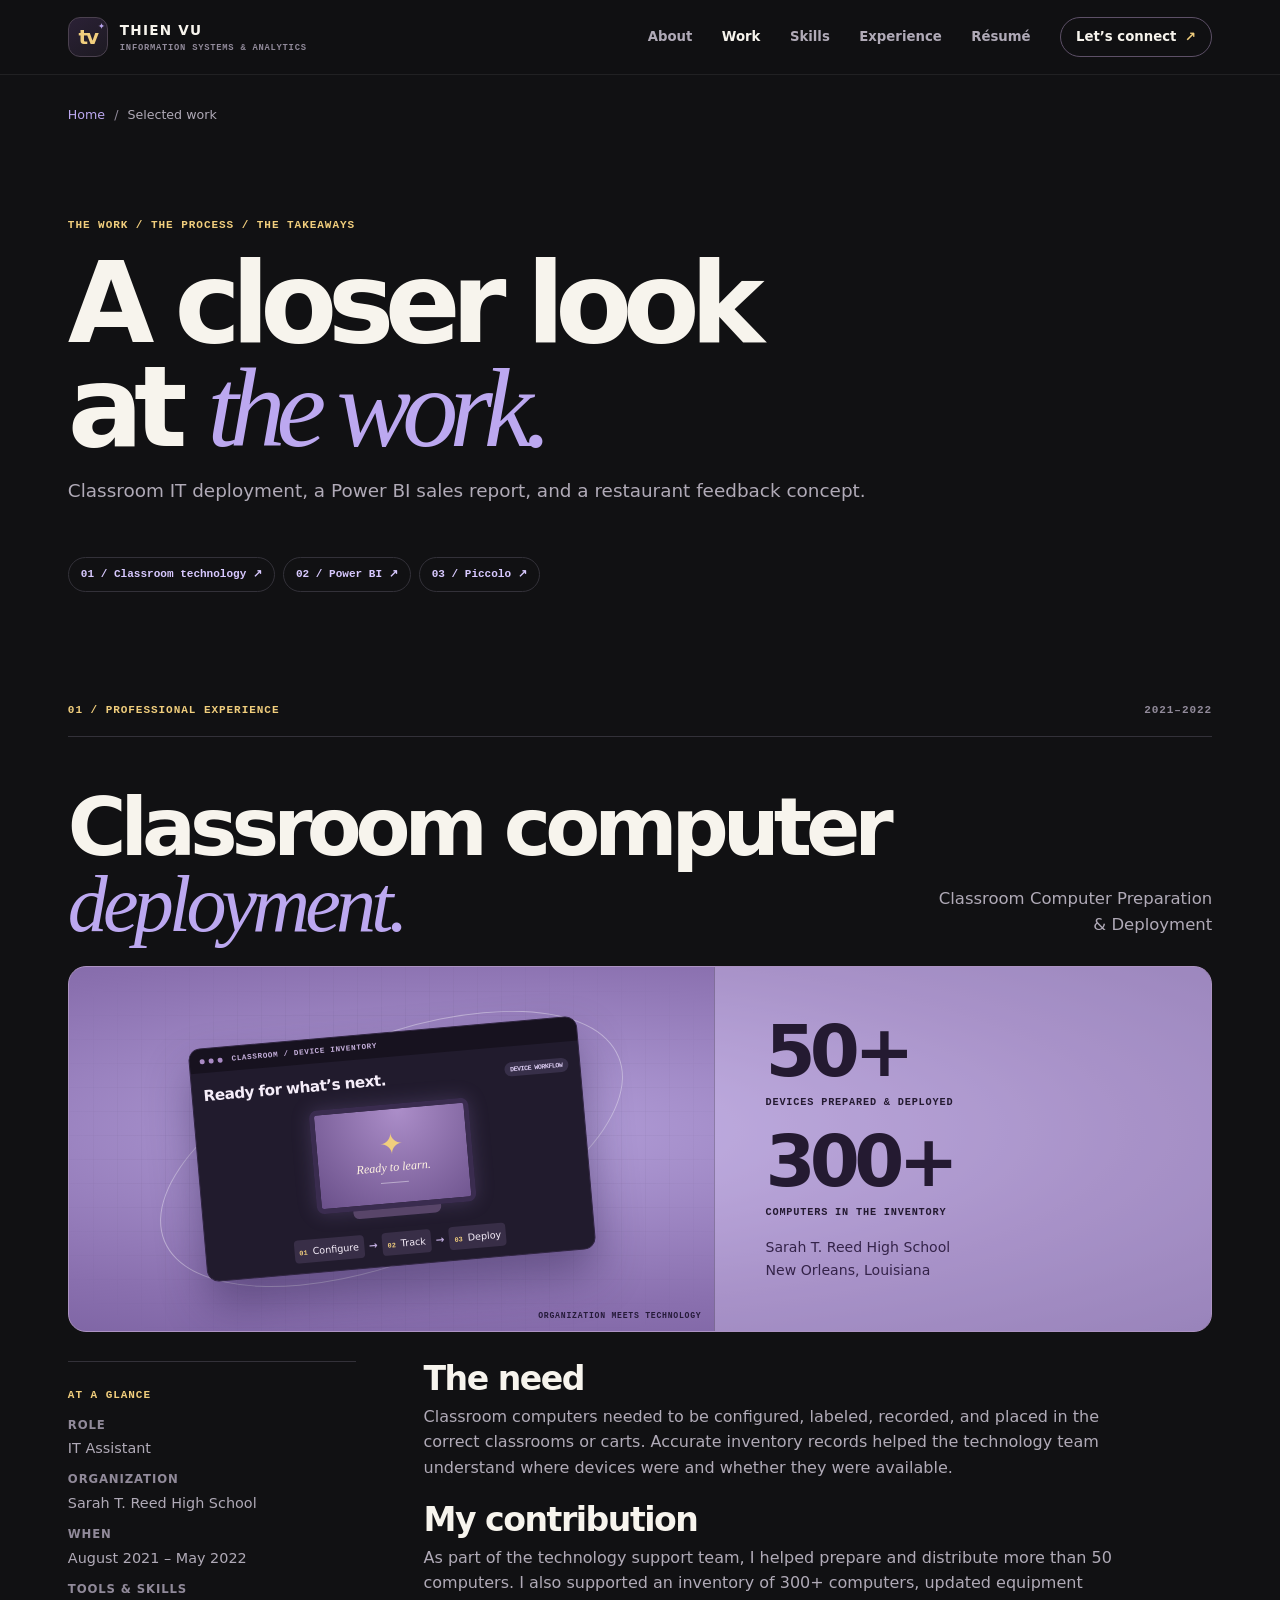
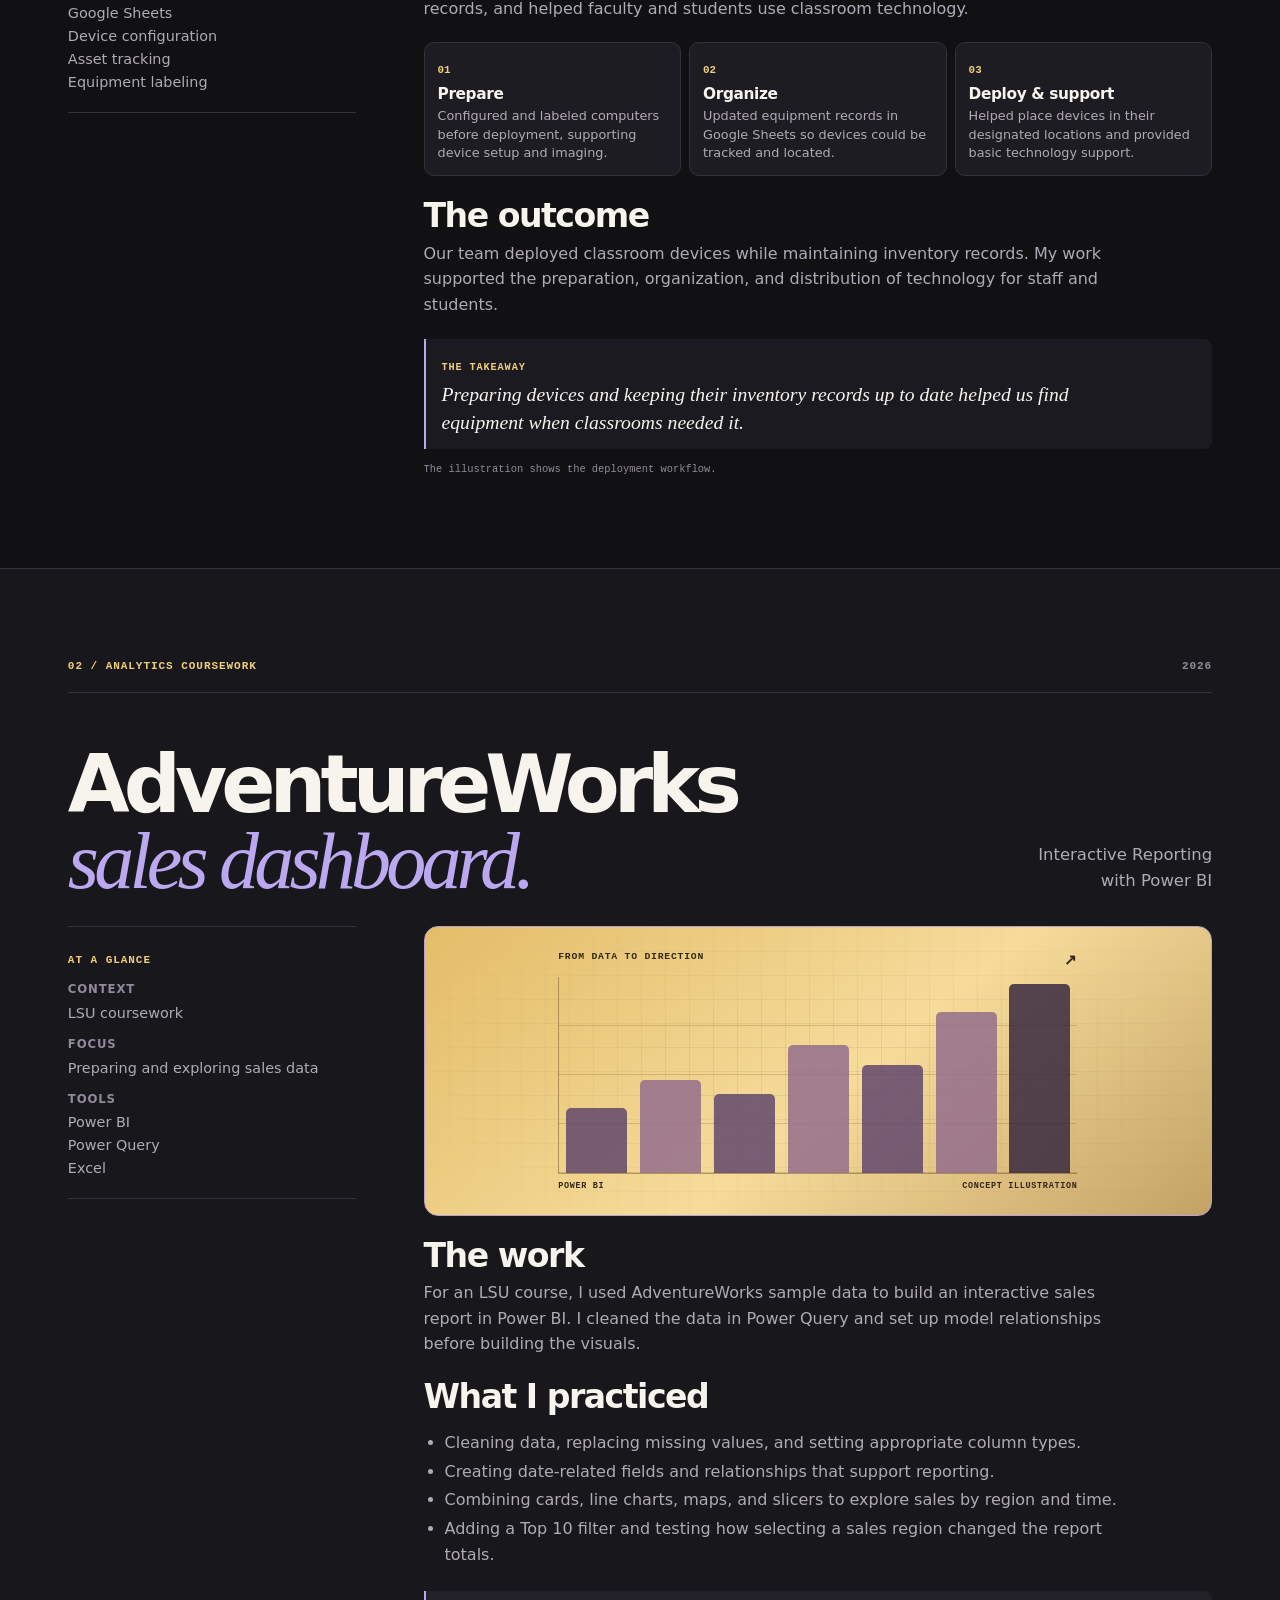
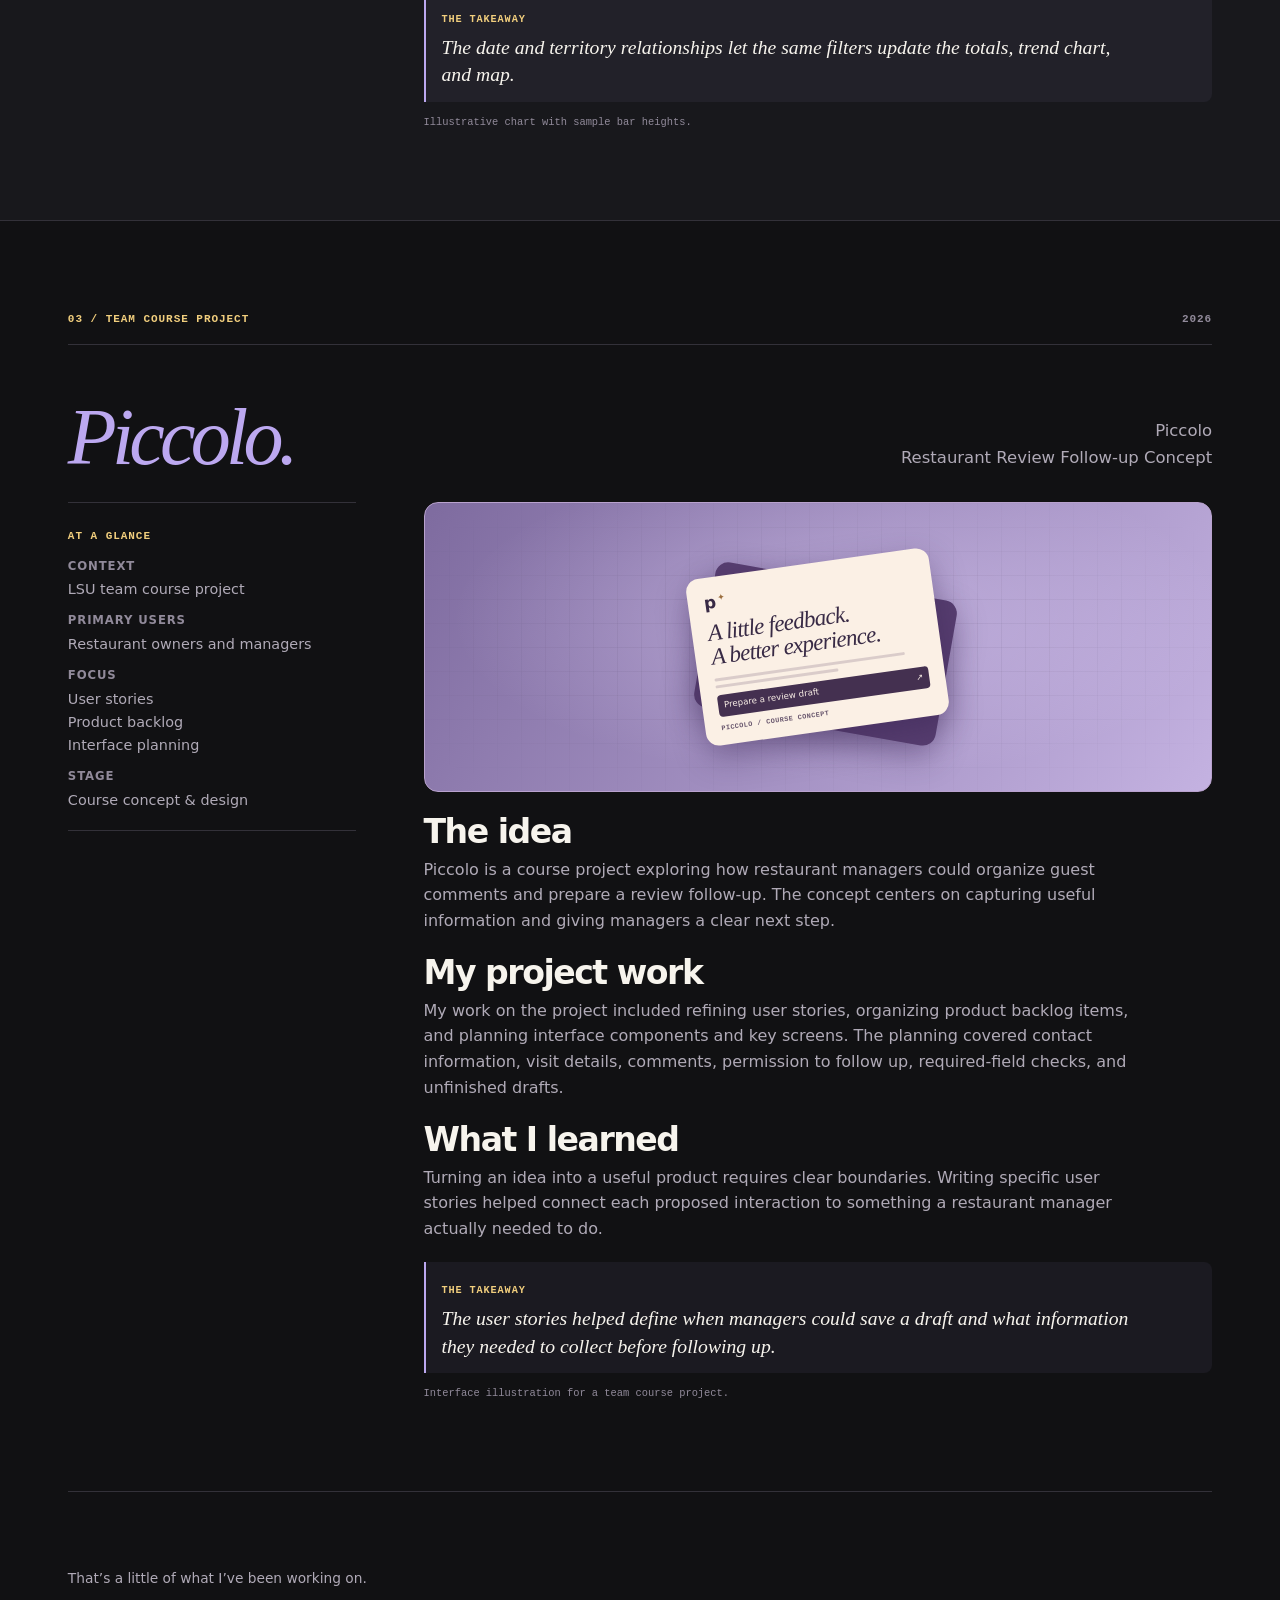
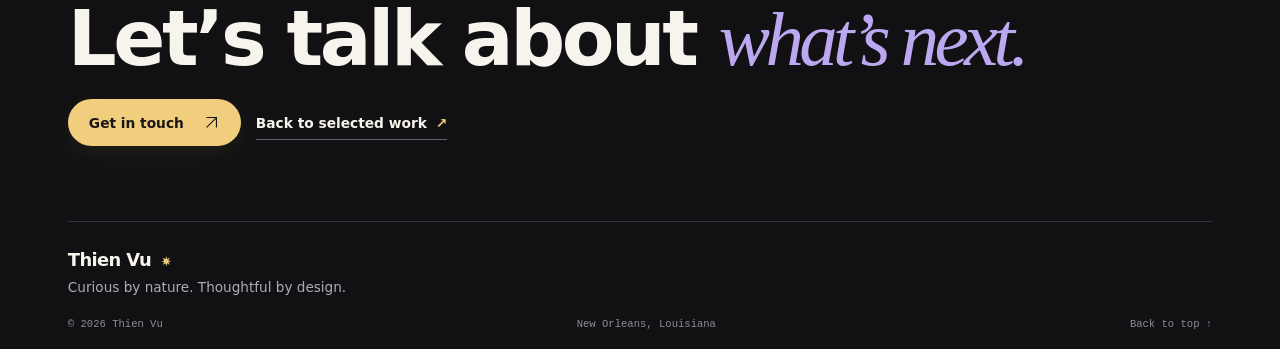
==== commit 0e3dc152: "Redesign portfolio and showcase selected projects" ====
--- a/project.html
+++ b/project.html
@@ -1,5 +1,195 @@
-<!doctype html><html lang="en"><head><meta charset="utf-8"><meta name="viewport" content="width=device-width,initial-scale=1"><meta name="theme-color" content="#111113"><meta name="description" content="Explore Thien Vu’s classroom technology deployment experience, Power BI coursework, and Piccolo course project."><title>Selected Work — Thien Vu</title><link rel="icon" href="assets/favicon.svg" type="image/svg+xml"><link rel="stylesheet" href="styles.css"></head><body><a class="skip" href="#main">Skip to content</a><header class="site-header"><div class="wrap nav-wrap"><a class="brand" href="index.html" aria-label="Thien Vu home"><span class="brand-mark">tv<span>✦</span></span><span>THIEN VU<span class="brand-sub">INFORMATION SYSTEMS & ANALYTICS</span></span></a><nav aria-label="Main navigation" id="navigation"><a href="index.html#about">About</a><a href="index.html#work" aria-current="page">Work</a><a href="index.html#experience">Experience</a><a href="resume.html" >Résumé</a><a class="nav-contact" href="index.html#contact">Let’s connect <span>↗</span></a></nav><button class="menu-button" aria-expanded="false" aria-controls="navigation" aria-label="Open navigation"><span></span><span></span></button></div></header><div class="scroll-progress" aria-hidden="true"></div>
-<main id="main"><div class="wrap"><div class="page-breadcrumb"><a href="index.html">Home</a><span>/</span>Selected work</div><div class="project-page-heading"><span class="eyebrow">THE WORK / THE PROCESS / THE TAKEAWAYS</span><h1>A closer look<br>at <em>the work.</em></h1><p>Practical experience. Classroom exploration. Lessons that carry forward.</p></div><nav class="project-jump" aria-label="Jump to project"><a href="#classroom">01 / Classroom technology ↗</a><a href="#analytics">02 / Power BI ↗</a><a href="#piccolo">03 / Piccolo ↗</a></nav></div>
-<section class="case-study wrap" id="classroom"><div class="section-label"><span>01 / PROFESSIONAL EXPERIENCE</span><span>2021–2022</span></div><div class="case-title"><h2>Getting classrooms<br><em>ready to learn.</em></h2><p>Classroom Computer Preparation<br>& Deployment</p></div><div class="case-visual art-device"><div class="device-art" aria-hidden="true"><div class="art-orbit"></div><div class="asset-window"><div class="window-chrome"><i></i><i></i><i></i><span>CLASSROOM / DEVICE INVENTORY</span></div><div class="inventory-heading"><span>Ready for what’s next.</span><span class="tiny-pill">DEVICE WORKFLOW</span></div><div class="computer"><div class="computer-screen"><span class="screen-star">✦</span><span>Ready to learn.</span><span class="screen-line"></span></div><div class="computer-base"></div></div><div class="workflow"><span><i>01</i> Configure</span><b>→</b><span><i>02</i> Track</span><b>→</b><span><i>03</i> Deploy</span></div></div><span class="art-label">ORGANIZATION MEETS TECHNOLOGY</span></div><div class="case-stats"><div><strong>50+</strong><span>DEVICES PREPARED & DEPLOYED</span></div><div><strong>300+</strong><span>COMPUTERS IN THE INVENTORY</span></div><p>Sarah T. Reed High School<br>New Orleans, Louisiana</p></div></div><div class="case-layout"><aside><span class="eyebrow">AT A GLANCE</span><dl><dt>Role</dt><dd>IT Assistant</dd><dt>Organization</dt><dd>Sarah T. Reed High School</dd><dt>When</dt><dd>August 2021 – May 2022</dd><dt>Tools & skills</dt><dd>Google Sheets<br>Device configuration<br>Asset tracking<br>Equipment labeling</dd></dl></aside><div class="case-prose"><h3>The need</h3><p>Classroom computers needed to be configured, labeled, recorded, and placed in the correct classrooms or carts. Accurate inventory records helped the technology team understand where devices were and whether they were available.</p><h3>My contribution</h3><p>As part of the technology support team, I helped prepare and distribute more than 50 computers. I also supported an inventory of 300+ computers, updated equipment records, and helped faculty and students use classroom technology.</p><ol class="process-list"><li><span>01</span><div><h4>Prepare</h4><p>Configured and labeled computers before deployment, supporting device setup and imaging.</p></div></li><li><span>02</span><div><h4>Organize</h4><p>Updated equipment records in Google Sheets so devices could be tracked and located.</p></div></li><li><span>03</span><div><h4>Deploy & support</h4><p>Helped place devices in their designated locations and provided basic technology support.</p></div></li></ol><h3>The outcome</h3><p>Our team deployed classroom devices while maintaining inventory records. My work supported the preparation, organization, and distribution of technology for staff and students.</p><div class="takeaway"><span>THE TAKEAWAY</span><p>Useful technology starts with the details: a prepared device, an accurate record, and someone ready to help.</p></div><p class="visual-note">The visual above illustrates the workflow; it does not display school records or device data.</p></div></div></section>
-<section class="case-study case-secondary" id="analytics"><div class="wrap"><div class="section-label"><span>02 / ANALYTICS COURSEWORK</span><span>2026</span></div><div class="case-title"><h2>Making sales data<br><em>make sense.</em></h2><p>Interactive Reporting<br>with Power BI</p></div><div class="case-layout"><aside><span class="eyebrow">AT A GLANCE</span><dl><dt>Context</dt><dd>LSU coursework</dd><dt>Focus</dt><dd>Preparing and exploring sales data</dd><dt>Tools</dt><dd>Power BI<br>Power Query<br>Excel</dd></dl></aside><div class="case-prose"><div class="case-mini-art art-analytics"><div class="analytics-art" aria-hidden="true"><div class="chart-label">FROM DATA TO DIRECTION <span>↗</span></div><div class="chart-grid"><div class="bars"><i style="--h:33%"></i><i style="--h:47%"></i><i style="--h:40%"></i><i style="--h:65%"></i><i style="--h:55%"></i><i style="--h:82%"></i><i style="--h:96%"></i></div></div><div class="chart-note">POWER BI <span>CONCEPT ILLUSTRATION</span></div></div></div><h3>The work</h3><p>In coursework, I worked through importing and transforming sales data, building model relationships, and creating interactive report visuals in Power BI.</p><h3>What I practiced</h3><ul><li>Cleaning data, replacing missing values, and setting appropriate column types.</li><li>Creating date-related fields and relationships that support reporting.</li><li>Combining cards, line charts, maps, and slicers to explore sales by region and time.</li><li>Using filters and consistent formatting to make a report easier to navigate.</li></ul><div class="takeaway"><span>THE TAKEAWAY</span><p>A useful dashboard begins before the first chart—with clean data and a question worth answering.</p></div><p class="visual-note">Coursework overview. The chart is a concept illustration, not a screenshot of a completed report or a representation of actual sales figures.</p></div></div></div></section>
-<section class="case-study wrap" id="piccolo"><div class="section-label"><span>03 / TEAM COURSE PROJECT</span><span>2026</span></div><div class="case-title"><h2>Thoughtful feedback.<br><em>Better follow-through.</em></h2><p>Piccolo<br>Restaurant Review Follow-up Concept</p></div><div class="case-layout"><aside><span class="eyebrow">AT A GLANCE</span><dl><dt>Context</dt><dd>LSU team course project</dd><dt>Primary users</dt><dd>Restaurant owners and managers</dd><dt>Focus</dt><dd>User stories<br>Product backlog<br>Interface planning</dd><dt>Stage</dt><dd>Course concept & design</dd></dl></aside><div class="case-prose"><div class="case-mini-art art-product"><div class="app-art" aria-hidden="true"><div class="paper-back"></div><div class="paper"><div class="paper-logo">p<span>✦</span></div><div class="paper-title">A little feedback.<br>A better experience.</div><div class="paper-line"></div><div class="paper-line short"></div><div class="paper-button">Prepare a review draft <span>↗</span></div><div class="paper-label">PICCOLO / COURSE CONCEPT</div></div></div></div><h3>The idea</h3><p>Piccolo is a course project exploring how restaurant managers could organize guest comments and prepare a review follow-up. The concept centers on capturing useful information and giving managers a clear next step.</p><h3>My project work</h3><p>My work on the project included refining user stories, organizing product backlog items, and planning interface components and key screens. The planning covered contact information, visit details, comments, permission to follow up, required-field checks, and unfinished drafts.</p><h3>What I learned</h3><p>Turning an idea into a useful product requires clear boundaries. Writing specific user stories helped connect each proposed interaction to something a restaurant manager actually needed to do.</p><div class="takeaway"><span>THE TAKEAWAY</span><p>Clear requirements make better conversations—and better decisions about what to build.</p></div><p class="visual-note">This is a team course concept. The illustration communicates the idea; it is not a screenshot of a deployed application.</p></div></div></section><section class="case-end wrap"><p>That’s a little of what I’ve been working on.</p><h2>Let’s talk about <em>what’s next.</em></h2><a class="button button-gold" href="mailto:thienvu123.2000@gmail.com">Get in touch <svg viewBox="0 0 24 24" fill="none" stroke="currentColor" stroke-width="1.6" aria-hidden="true"><path d="M5 19 19 5M5 5h14v14"/></svg></a><a class="text-link" href="index.html#work">Back to selected work <span>↗</span></a></section></main><footer class="footer wrap"><a class="footer-name" href="index.html">Thien Vu <svg class="star" viewBox="0 0 100 100" aria-hidden="true"><path d="M50 0 58 31 85 15 69 42 100 50 69 58 85 85 58 69 50 100 42 69 15 85 31 58 0 50 31 42 15 15 42 31Z" fill="currentColor"/></svg></a><p>Curious by nature. Thoughtful by design.</p><div class="footer-bottom"><span>© 2026 Thien Vu</span><span>New Orleans, Louisiana</span><a href="#main">Back to top ↑</a></div></footer><div class="toast" role="status" aria-live="polite"></div><script src="script.js"></script></body></html>+<!doctype html>
+<html lang="en">
+  <head>
+    <meta charset="utf-8">
+    <meta name="viewport" content="width=device-width,initial-scale=1">
+    <meta name="theme-color" content="#111113">
+    <meta name="description" content="Explore Thien Vu’s classroom technology deployment experience, Power BI coursework, and Piccolo course project.">
+    <title>Selected Work — Thien Vu</title>
+    <link rel="icon" href="assets/favicon.svg" type="image/svg+xml">
+    <link rel="stylesheet" href="styles.css">
+  </head>
+  <body><a class="skip" href="#main">Skip to content</a>
+    <header class="site-header">
+      <div class="wrap nav-wrap"><a class="brand" href="index.html" aria-label="Thien Vu home"><span class="brand-mark">tv<span>✦</span></span><span>THIEN VU<span class="brand-sub">INFORMATION SYSTEMS & ANALYTICS</span></span></a>
+        <nav aria-label="Main navigation" id="navigation"><a href="index.html#about">About</a><a href="index.html#work" aria-current="page">Work</a><a href="index.html#skills">Skills</a><a href="index.html#experience">Experience</a><a href="resume.html" >Résumé</a><a class="nav-contact" href="index.html#contact">Let’s connect <span>↗</span></a>
+        </nav>
+        <button class="menu-button" aria-expanded="false" aria-controls="navigation" aria-label="Open navigation"><span></span><span></span></button>
+      </div>
+    </header>
+    <div class="scroll-progress" aria-hidden="true"></div>
+    <main id="main">
+      <div class="wrap">
+        <div class="page-breadcrumb"><a href="index.html">Home</a><span>/</span>Selected work</div>
+        <div class="project-page-heading"><span class="eyebrow">THE WORK / THE PROCESS / THE TAKEAWAYS</span>
+          <h1>A closer look<br>at <em>the work.</em></h1>
+          <p>Classroom IT deployment, a Power BI sales report, and a restaurant feedback concept.</p>
+        </div>
+        <nav class="project-jump" aria-label="Jump to project"><a href="#classroom">01 / Classroom technology ↗</a><a href="#analytics">02 / Power BI ↗</a><a href="#piccolo">03 / Piccolo ↗</a>
+        </nav>
+      </div>
+      <section class="case-study wrap" id="classroom">
+        <div class="section-label"><span>01 / PROFESSIONAL EXPERIENCE</span><span>2021–2022</span>
+        </div>
+        <div class="case-title">
+          <h2>Classroom computer<br><em>deployment.</em></h2>
+          <p>Classroom Computer Preparation<br>& Deployment</p>
+        </div>
+        <div class="case-visual art-device">
+          <div class="device-art" aria-hidden="true">
+            <div class="art-orbit"></div>
+            <div class="asset-window">
+              <div class="window-chrome"><i></i><i></i><i></i><span>CLASSROOM / DEVICE INVENTORY</span>
+              </div>
+              <div class="inventory-heading"><span>Ready for what’s next.</span><span class="tiny-pill">DEVICE WORKFLOW</span>
+              </div>
+              <div class="computer">
+                <div class="computer-screen"><span class="screen-star">✦</span><span>Ready to learn.</span><span class="screen-line"></span>
+                </div>
+                <div class="computer-base"></div>
+              </div>
+              <div class="workflow"><span><i>01</i> Configure</span><b>→</b><span><i>02</i> Track</span><b>→</b><span><i>03</i> Deploy</span>
+              </div>
+            </div>
+            <span class="art-label">ORGANIZATION MEETS TECHNOLOGY</span>
+          </div>
+          <div class="case-stats">
+            <div><strong>50+</strong><span>DEVICES PREPARED & DEPLOYED</span>
+            </div>
+            <div><strong>300+</strong><span>COMPUTERS IN THE INVENTORY</span>
+            </div>
+            <p>Sarah T. Reed High School<br>New Orleans, Louisiana</p>
+          </div>
+        </div>
+        <div class="case-layout">
+          <aside><span class="eyebrow">AT A GLANCE</span><dl><dt>Role</dt><dd>IT Assistant</dd><dt>Organization</dt><dd>Sarah T. Reed High School</dd><dt>When</dt><dd>August 2021 – May 2022</dd><dt>Tools & skills</dt><dd>Google Sheets<br>Device configuration<br>Asset tracking<br>Equipment labeling</dd></dl>
+          </aside>
+          <div class="case-prose">
+            <h3>The need</h3>
+            <p>Classroom computers needed to be configured, labeled, recorded, and placed in the correct classrooms or carts. Accurate inventory records helped the technology team understand where devices were and whether they were available.</p>
+            <h3>My contribution</h3>
+            <p>As part of the technology support team, I helped prepare and distribute more than 50 computers. I also supported an inventory of 300+ computers, updated equipment records, and helped faculty and students use classroom technology.</p>
+            <ol class="process-list">
+              <li><span>01</span>
+              <div>
+                <h4>Prepare</h4>
+                <p>Configured and labeled computers before deployment, supporting device setup and imaging.</p>
+              </div>
+              </li>
+              <li><span>02</span>
+              <div>
+                <h4>Organize</h4>
+                <p>Updated equipment records in Google Sheets so devices could be tracked and located.</p>
+              </div>
+              </li>
+              <li><span>03</span>
+              <div>
+                <h4>Deploy & support</h4>
+                <p>Helped place devices in their designated locations and provided basic technology support.</p>
+              </div>
+              </li>
+            </ol>
+            <h3>The outcome</h3>
+            <p>Our team deployed classroom devices while maintaining inventory records. My work supported the preparation, organization, and distribution of technology for staff and students.</p>
+            <div class="takeaway"><span>THE TAKEAWAY</span>
+              <p>Preparing devices and keeping their inventory records up to date helped us find equipment when classrooms needed it.</p>
+            </div>
+            <p class="visual-note">The illustration shows the deployment workflow.</p>
+          </div>
+        </div>
+      </section>
+      <section class="case-study case-secondary" id="analytics">
+        <div class="wrap">
+          <div class="section-label"><span>02 / ANALYTICS COURSEWORK</span><span>2026</span>
+          </div>
+          <div class="case-title">
+            <h2>AdventureWorks<br><em>sales dashboard.</em></h2>
+            <p>Interactive Reporting<br>with Power BI</p>
+          </div>
+          <div class="case-layout">
+            <aside><span class="eyebrow">AT A GLANCE</span><dl><dt>Context</dt><dd>LSU coursework</dd><dt>Focus</dt><dd>Preparing and exploring sales data</dd><dt>Tools</dt><dd>Power BI<br>Power Query<br>Excel</dd></dl>
+            </aside>
+            <div class="case-prose">
+              <div class="case-mini-art art-analytics">
+                <div class="analytics-art" aria-hidden="true">
+                  <div class="chart-label">FROM DATA TO DIRECTION <span>↗</span>
+                  </div>
+                  <div class="chart-grid">
+                    <div class="bars"><i style="--h:33%"></i><i style="--h:47%"></i><i style="--h:40%"></i><i style="--h:65%"></i><i style="--h:55%"></i><i style="--h:82%"></i><i style="--h:96%"></i>
+                    </div>
+                  </div>
+                  <div class="chart-note">POWER BI <span>CONCEPT ILLUSTRATION</span>
+                  </div>
+                </div>
+              </div>
+              <h3>The work</h3>
+              <p>For an LSU course, I used AdventureWorks sample data to build an interactive sales report in Power BI. I cleaned the data in Power Query and set up model relationships before building the visuals.</p>
+              <h3>What I practiced</h3>
+              <ul>
+                <li>Cleaning data, replacing missing values, and setting appropriate column types.</li>
+                <li>Creating date-related fields and relationships that support reporting.</li>
+                <li>Combining cards, line charts, maps, and slicers to explore sales by region and time.</li>
+                <li>Adding a Top 10 filter and testing how selecting a sales region changed the report totals.</li>
+              </ul>
+              <div class="takeaway"><span>THE TAKEAWAY</span>
+                <p>The date and territory relationships let the same filters update the totals, trend chart, and map.</p>
+              </div>
+              <p class="visual-note">Illustrative chart with sample bar heights.</p>
+            </div>
+          </div>
+        </div>
+      </section>
+      <section class="case-study wrap" id="piccolo">
+        <div class="section-label"><span>03 / TEAM COURSE PROJECT</span><span>2026</span>
+        </div>
+        <div class="case-title">
+          <h2><em>Piccolo.</em></h2>
+          <p>Piccolo<br>Restaurant Review Follow-up Concept</p>
+        </div>
+        <div class="case-layout">
+          <aside><span class="eyebrow">AT A GLANCE</span><dl><dt>Context</dt><dd>LSU team course project</dd><dt>Primary users</dt><dd>Restaurant owners and managers</dd><dt>Focus</dt><dd>User stories<br>Product backlog<br>Interface planning</dd><dt>Stage</dt><dd>Course concept & design</dd></dl>
+          </aside>
+          <div class="case-prose">
+            <div class="case-mini-art art-product">
+              <div class="app-art" aria-hidden="true">
+                <div class="paper-back"></div>
+                <div class="paper">
+                  <div class="paper-logo">p<span>✦</span>
+                  </div>
+                  <div class="paper-title">A little feedback.<br>A better experience.</div>
+                  <div class="paper-line"></div>
+                  <div class="paper-line short"></div>
+                  <div class="paper-button">Prepare a review draft <span>↗</span>
+                  </div>
+                  <div class="paper-label">PICCOLO / COURSE CONCEPT</div>
+                </div>
+              </div>
+            </div>
+            <h3>The idea</h3>
+            <p>Piccolo is a course project exploring how restaurant managers could organize guest comments and prepare a review follow-up. The concept centers on capturing useful information and giving managers a clear next step.</p>
+            <h3>My project work</h3>
+            <p>My work on the project included refining user stories, organizing product backlog items, and planning interface components and key screens. The planning covered contact information, visit details, comments, permission to follow up, required-field checks, and unfinished drafts.</p>
+            <h3>What I learned</h3>
+            <p>Turning an idea into a useful product requires clear boundaries. Writing specific user stories helped connect each proposed interaction to something a restaurant manager actually needed to do.</p>
+            <div class="takeaway"><span>THE TAKEAWAY</span>
+              <p>The user stories helped define when managers could save a draft and what information they needed to collect before following up.</p>
+            </div>
+            <p class="visual-note">Interface illustration for a team course project.</p>
+          </div>
+        </div>
+      </section>
+      <section class="case-end wrap">
+        <p>That’s a little of what I’ve been working on.</p>
+        <h2>Let’s talk about <em>what’s next.</em></h2>
+        <a class="button button-gold" href="mailto:thienvu123.2000@gmail.com">Get in touch <svg viewBox="0 0 24 24" fill="none" stroke="currentColor" stroke-width="1.6" aria-hidden="true"><path d="M5 19 19 5M5 5h14v14"/></svg></a><a class="text-link" href="index.html#work">Back to selected work <span>↗</span></a>
+      </section>
+    </main>
+    <footer class="footer wrap"><a class="footer-name" href="index.html">Thien Vu <svg class="star" viewBox="0 0 100 100" aria-hidden="true"><path d="M50 0 58 31 85 15 69 42 100 50 69 58 85 85 58 69 50 100 42 69 15 85 31 58 0 50 31 42 15 15 42 31Z" fill="currentColor"/></svg></a>
+      <p>Curious by nature. Thoughtful by design.</p>
+      <div class="footer-bottom"><span>© 2026 Thien Vu</span><span>New Orleans, Louisiana</span><a href="#main">Back to top ↑</a>
+      </div>
+    </footer>
+    <div class="toast" role="status" aria-live="polite"></div>
+    <script src="script.js"></script>
+  </body>
+</html>
--- a/styles.css
+++ b/styles.css
@@ -1,14 +1,2446 @@
-:root{color-scheme:dark;--bg:#111113;--surface:#18181c;--surface-2:#1e1c23;--line:#333139;--ink:#f7f4ed;--muted:#b0aab7;--subtle:#918a9a;--gold:#f1ce7d;--purple:#bca8f0;--lavender:#d8c9ff;--width:1192px;--gutter:clamp(20px,5.3vw,76px);--sans:Inter,ui-sans-serif,system-ui,-apple-system,BlinkMacSystemFont,"Segoe UI",sans-serif;--mono:ui-monospace,"SFMono-Regular",Consolas,monospace;--serif:Georgia,"Times New Roman",serif}
-*,*::before,*::after{box-sizing:border-box}html{scroll-behavior:smooth;scroll-padding-top:100px}body{margin:0;background:var(--bg);color:var(--ink);font-family:var(--sans);line-height:1.6;-webkit-font-smoothing:antialiased}body,button,a{-webkit-tap-highlight-color:transparent}a{color:inherit;text-decoration:none}button{font:inherit;color:inherit;cursor:pointer}img,svg{display:block;max-width:100%}p,h1,h2,h3,h4{margin:0}p{color:var(--muted)}h1,h2,h3,h4{line-height:1.07;letter-spacing:-.045em}h1,h2{font-weight:630}em{font-family:var(--serif);font-weight:400;color:var(--purple);letter-spacing:-.06em}a:focus-visible,button:focus-visible{outline:2px solid var(--gold);outline-offset:5px}::selection{background:var(--lavender);color:#14111a}[hidden]{display:none!important}.wrap{width:min(var(--width),calc(100% - var(--gutter)*2));margin-inline:auto}.section{padding-block:clamp(67px,9vw,127px)}.skip{position:fixed;top:12px;left:12px;transform:translateY(-150%);z-index:20;padding:12px 18px;background:var(--gold);color:#161317;border-radius:8px}.skip:focus{transform:none}.eyebrow,.section-label,.hero-edition,.hero-bottom>span,.project-tags,.project-meta,.timeline-date,.about-facts>div>span,.contact-links span,.work-count,.visual-note,.project-jump{font-family:var(--mono);letter-spacing:.085em;font-size:.69rem;font-weight:600}.eyebrow{color:var(--gold);display:inline-flex;align-items:center;gap:10px}.status-dot{display:inline-block;width:7px;height:7px;border-radius:100%;background:var(--gold);box-shadow:0 0 13px #f1ce7d95}.section-label{display:flex;justify-content:space-between;gap:12px;border-bottom:1px solid var(--line);padding-bottom:16px;margin-bottom:clamp(26px,4.2vw,56px);color:var(--subtle)}.section-label span:first-child{color:var(--gold)}.section h2,.case-end h2{font-size:clamp(2.65rem,6.4vw,5.45rem)}.section-heading{display:flex;align-items:end;justify-content:space-between;gap:28px;margin-bottom:37px}.section-heading p{max-width:32ch;padding-bottom:4px;line-height:1.65}.muted{color:var(--muted)}.star{width:1em;height:1em;display:inline-block;vertical-align:middle}.site-header{position:sticky;top:0;z-index:9;background:#111113e8;backdrop-filter:blur(18px);border-bottom:1px solid #ffffff12}.nav-wrap{display:flex;align-items:center;justify-content:space-between;gap:25px;min-height:74px}.brand{display:flex;align-items:center;gap:12px;font-size:.85rem;font-weight:780;letter-spacing:.09em;white-space:nowrap}.brand-mark{width:40px;height:40px;display:grid;place-items:center;border:1px solid #4b414f;border-radius:12px;background:linear-gradient(145deg,#2b2136,#1d1a22);position:relative;color:var(--gold);font-size:1.25rem;letter-spacing:-.1em;font-weight:750}.brand-mark span{position:absolute;top:2px;right:4px;color:var(--purple);font-size:.52rem}.brand-sub{display:block;margin-top:1px;color:var(--subtle);font:600 .55rem/1.2 var(--mono);letter-spacing:.085em}.site-header nav{display:flex;align-items:center;gap:clamp(13px,2.3vw,34px)}.site-header nav a{color:var(--muted);font-size:.83rem;font-weight:600;white-space:nowrap;transition:color .2s}.site-header nav a:hover,.site-header nav a[aria-current]{color:var(--ink)}.site-header nav .nav-contact{border:1px solid #5d5067;border-radius:100px;padding:8px 15px;color:var(--ink)}.nav-contact span{color:var(--gold);margin-left:4px}.menu-button{display:none;width:44px;height:42px;background:transparent;border:1px solid var(--line);border-radius:9px;place-content:center;gap:5px}.menu-button span{display:block;width:18px;height:1px;background:var(--ink)}.scroll-progress{position:fixed;top:0;left:0;z-index:12;width:100%;height:2px;background:linear-gradient(90deg,var(--purple),var(--gold));transform:scaleX(0);transform-origin:left;pointer-events:none}
-.hero{padding-top:32px;position:relative;isolation:isolate}.hero::before{content:"";position:absolute;z-index:-1;inset:0 calc(var(--gutter)*-1) 0 29%;background:radial-gradient(ellipse at 78% 40%,#302242 0%,#1b1523 31%,transparent 70%);pointer-events:none;opacity:.84}.hero-top,.hero-bottom{display:flex;justify-content:space-between;align-items:center;gap:14px}.hero-top{padding-bottom:28px}.hero-edition{color:var(--subtle)}.hero-grid{display:grid;grid-template-columns:1.12fr .88fr;align-items:center;gap:7px;min-height:clamp(430px,43vw,558px)}.hero-copy{position:relative;z-index:2;padding-block:10px 33px}.hello{font-size:clamp(.95rem,1.4vw,1.2rem);color:var(--ink);font-weight:530;display:flex;align-items:center;gap:15px;margin-bottom:19px}.hello-line{height:1px;background:#877689;width:47px}.hero h1{font-size:clamp(3.15rem,7.55vw,7.1rem);line-height:.985;letter-spacing:-.086em;font-weight:650;white-space:nowrap}.hero h1 em{letter-spacing:-.085em;line-height:1.03;display:inline-block}.hero-description{font-size:clamp(.98rem,1.45vw,1.16rem);line-height:1.62;margin-top:23px}.hero-actions{display:flex;align-items:center;gap:25px;flex-wrap:wrap;margin-top:27px}.button{display:inline-flex;align-items:center;justify-content:center;gap:19px;min-height:47px;padding:11px 20px;font-size:.86rem;font-weight:750;border:1px solid transparent;border-radius:100px;transition:transform .2s,background .2s,box-shadow .2s;white-space:nowrap}.button:hover{transform:translateY(-2px)}.button-gold{background:var(--gold);color:#1b1616;box-shadow:0 8px 25px #f1ce7d11}.button-gold:hover{background:#ffe2a0;box-shadow:0 9px 25px #f1ce7d22}.button svg,.text-link svg{width:17px;height:17px}.text-link{display:inline-flex;gap:9px;align-items:center;color:var(--ink);font-weight:670;font-size:.86rem;padding:5px 0;border-bottom:1px solid #6a5c6d;transition:border-color .2s,color .2s}.text-link span{color:var(--gold)}.text-link:hover{border-color:var(--gold);color:var(--gold)}.hero-bottom{min-height:61px;border-top:1px solid #ffffff1c;color:var(--subtle)}.hero-bottom>a{display:inline-flex;align-items:center;gap:11px;font-size:.81rem;color:var(--muted)}.hero-bottom>a:hover{color:var(--ink)}.hero-bottom svg{width:17px;height:17px;color:var(--purple)}.hero-bottom i{font-style:normal;color:var(--purple);margin-inline:4px}
-.hero-art{isolation:isolate;position:relative;min-height:430px;min-width:0;display:grid;place-items:center;perspective:800px}.hero-art::before{content:"";position:absolute;inset:7% 2% 5%;background-image:radial-gradient(circle,#bca8f049 1px,transparent 1.1px);background-size:17px 17px;mask-image:radial-gradient(ellipse,#000 5%,transparent 73%);z-index:-1}.orbital-ring{position:absolute;top:46%;left:50%;width:min(90%,460px);height:44%;border:1px solid #bb9ce64d;border-radius:50%;transform:translate(-50%,-50%) rotate(-28deg);pointer-events:none}.ring-two{transform:translate(-50%,-50%) rotate(38deg);border-color:#f1ce7d35}.ring-three{transform:translate(-50%,-50%) rotate(84deg);border-color:#bca8f032;width:77%;height:42%;border-style:dashed}.orbit-point{position:absolute;left:18%;top:56%;width:7px;height:7px;border-radius:50%;background:var(--gold);box-shadow:0 0 18px var(--gold)}.hero-art-center{position:absolute;left:50%;top:46%;transform:translate(-50%,-50%);width:57%;aspect-ratio:1;display:grid;place-items:center;background:radial-gradient(ellipse,#aa8bdd50,transparent 63%);color:var(--lavender)}.hero-art-center svg{width:70%;height:70%;filter:drop-shadow(0 0 27px #bd99ff60);animation:star-breathe 7s ease-in-out infinite;transform:rotate(-12deg)}@keyframes star-breathe{0%,100%{transform:rotate(-12deg) scale(.96)}50%{transform:rotate(-5deg) scale(1.05)}}.floating-label{display:flex;align-items:center;gap:12px;position:absolute;padding:11px 14px;background:linear-gradient(140deg,#332440f5,#1b1721ef);border:1px solid #bca8f048;border-radius:12px;box-shadow:0 13px 34px #0005;min-width:154px;color:var(--ink);font:700 .67rem/1.5 var(--mono);letter-spacing:.09em;animation:float 6s ease-in-out infinite}.floating-label div>span{display:block;margin-top:2px;font:500 .69rem/1.25 var(--sans);letter-spacing:0;color:#c6b8d5}.label-symbol{background:#ba9de329;color:#dbc9ff;border-radius:8px;width:31px;height:31px;display:grid;place-items:center;font-size:1rem}.label-data{top:16%;left:6%;transform:rotate(-5deg);--tilt:-5deg}.label-tech{top:33%;right:0;transform:rotate(5deg);--tilt:5deg;animation-delay:-1.8s}.label-people{bottom:19%;left:15%;transform:rotate(-4deg);--tilt:-4deg;animation-delay:-3.4s}.label-people .label-symbol{color:var(--gold);background:#f1ce7d1e}@keyframes float{0%,100%{transform:translateY(0) rotate(var(--tilt))}50%{transform:translateY(-8px) rotate(var(--tilt))}}.art-coordinate{position:absolute;bottom:5%;right:0;text-align:right;color:var(--subtle);font:.6rem/1.65 var(--mono);letter-spacing:.11em}.capability-strip{background:#d9c8ff;color:#191320;border-block:1px solid #eadcff}.capability-strip .wrap{display:flex;align-items:center;justify-content:space-between;gap:14px;min-height:52px;font:700 clamp(.64rem,1.15vw,.82rem)/1.3 var(--mono);letter-spacing:.1em}.capability-strip span:first-child{font:italic 400 clamp(.9rem,1.6vw,1.15rem)/1.2 var(--serif);letter-spacing:0}.capability-strip i{font-style:normal;color:#513e71}
-.about-grid{display:grid;grid-template-columns:1fr 1fr;gap:clamp(30px,6vw,88px);align-items:start}.about h2{font-size:clamp(2.5rem,5.6vw,4.95rem);letter-spacing:-.065em}.about-copy p{margin-bottom:16px}.about-copy .large-copy{font-size:clamp(1.1rem,2vw,1.4rem);line-height:1.48;color:var(--ink);font-weight:520}.about-facts{display:grid;grid-template-columns:1.2fr 1fr;gap:20px;border-top:1px solid var(--line);padding-top:21px;margin-top:27px}.about-facts>div>span{color:var(--gold)}.about-facts strong{display:block;font-size:.9rem;margin-top:5px}.about-facts p{font-size:.81rem;margin:4px 0 0}.work{background:var(--surface);border-block:1px solid #ffffff12}.work-toolbar{display:flex;justify-content:space-between;align-items:center;gap:15px;margin-bottom:18px}.filters{display:flex;gap:8px;flex-wrap:wrap}.filters button{border:1px solid #4b4552;border-radius:100px;background:transparent;font-size:.79rem;font-weight:630;padding:8px 13px;color:var(--muted);transition:background .2s,color .2s,border-color .2s}.filters button:hover{border-color:var(--purple);color:var(--ink)}.filters button.active{background:var(--lavender);color:#201729;border-color:var(--lavender)}.filters button span{font:600 .63rem var(--mono);margin-left:4px;opacity:.72}.work-count{color:var(--subtle);white-space:nowrap}.projects-grid{display:grid;grid-template-columns:repeat(2,minmax(0,1fr));gap:20px}.project-card{border:1px solid var(--line);border-radius:20px;overflow:hidden;background:#151518;transition:border-color .2s,box-shadow .2s}.project-card:hover{border-color:#87749b;box-shadow:0 16px 45px #0003}.project-card.featured{grid-column:1/-1;display:grid;grid-template-columns:1.14fr 1fr;min-height:320px}.project-art{position:relative;display:block;height:clamp(185px,24vw,274px);overflow:hidden}.featured .project-art{height:100%;min-height:320px}.art-device{background:radial-gradient(ellipse at 35% 45%,#b6a2dc,#8a70af 63%,#745b9b);color:#241a31}.art-analytics{background:linear-gradient(140deg,#e3bd69,#f6db9a 54%,#c4a266);color:#332717}.art-product{background:linear-gradient(125deg,#7e6b9f,#c4b2e1);color:#332547}.project-number{position:absolute;top:17px;left:17px;border:1px solid #251b3260;border-radius:100px;font:800 .64rem var(--mono);padding:5px 8px;color:#241b2c;background:#ffffff30}.project-body{display:flex;flex-direction:column;justify-content:center;gap:13px;padding:clamp(21px,3.5vw,39px)}.project-tags{display:flex;flex-wrap:wrap;gap:6px}.project-tags span{padding:4px 8px;border-radius:6px;background:#bca8f019;color:var(--lavender);font-size:.62rem}.project-tags span+span{background:transparent;border:1px solid var(--line);color:var(--muted)}.project-title-row{display:flex;align-items:center;justify-content:space-between;gap:11px}.project-title-row h3{font-size:clamp(1.5rem,3.25vw,2.75rem);letter-spacing:-.054em}.featured .project-title-row h3{font-size:clamp(1.8rem,3.9vw,3.3rem)}.project-title-row h3 a:hover{color:var(--purple)}.circle-link{border-radius:50%;border:1px solid #625373;display:grid;place-items:center;width:44px;height:44px;flex-shrink:0;color:var(--lavender);transition:color .2s,background .2s,transform .2s}.circle-link svg{width:18px;height:18px}.circle-link:hover{background:var(--lavender);color:#211629;transform:rotate(-7deg)}.project-body p{font-size:.92rem}.project-meta{margin-top:auto;padding-top:13px;border-top:1px solid var(--line);display:flex;justify-content:space-between;gap:11px;letter-spacing:.025em;color:var(--subtle);line-height:1.45}.featured .project-meta{margin-top:7px}
-.device-art,.analytics-art,.app-art{position:relative;height:100%;width:100%;min-height:100%;display:grid;place-items:center;overflow:hidden}.device-art::before,.app-art::before,.analytics-art::before{content:"";position:absolute;inset:0;background-image:linear-gradient(#27203116 1px,transparent 1px),linear-gradient(90deg,#27203116 1px,transparent 1px);background-size:24px 24px;mask-image:radial-gradient(ellipse,#000,transparent 90%);pointer-events:none}.art-orbit{position:absolute;width:76%;height:61%;border:1px solid #ffffff63;border-radius:50%;transform:rotate(-22deg)}.asset-window{position:relative;width:70%;max-width:390px;min-width:222px;border:1px solid #302541;border-radius:12px;overflow:hidden;background:#211b2d;color:#f5edf9;box-shadow:0 24px 45px #271a4570;transform:rotate(-5deg);transition:transform .4s}.project-card:hover .asset-window{transform:rotate(-2deg) translateY(-4px)}.window-chrome{padding:8px 10px;display:flex;align-items:center;gap:4px;background:#17121f;color:#c5afdb;font:600 .48rem var(--mono);letter-spacing:.08em}.window-chrome i{width:5px;height:5px;background:#a98ac4;border-radius:50%}.window-chrome span{margin-left:5px}.inventory-heading{display:flex;justify-content:space-between;align-items:center;gap:8px;padding:11px 11px 0;font-size:clamp(.65rem,1.3vw,.95rem);font-weight:670;letter-spacing:-.035em}.tiny-pill{border-radius:20px;background:#bca8f024;color:#d7c8ed;padding:3px 6px;font:600 .42rem var(--mono);white-space:nowrap}.computer{margin:12px auto 9px;width:47%;max-width:160px}.computer-screen{aspect-ratio:1.55;border:5px solid #3a2c4f;border-radius:8px;background:radial-gradient(at 56% 0%,#ac8ec9,#6a508a);display:flex;align-items:center;justify-content:center;flex-direction:column;color:#fff3e1;font:italic .76rem var(--serif);box-shadow:0 0 19px #a88edb38}.screen-star{font:1.8rem var(--serif);color:var(--gold);line-height:1.1}.screen-line{margin-top:7px;width:28px;height:1px;background:#ffffff6c}.computer-base{width:55%;height:8px;margin:auto;border-radius:0 0 6px 6px;background:#584569}.workflow{padding:7px 10px 10px;display:flex;gap:5px;align-items:center;justify-content:center;font-size:clamp(.42rem,.75vw,.63rem);white-space:nowrap}.workflow span{background:#a98ac42c;padding:4px 5px;border-radius:4px}.workflow i{font:600 .43rem var(--mono);color:var(--gold);margin-right:2px}.workflow b{color:#bfabdd;font-size:.65rem}.art-label{position:absolute;right:13px;bottom:11px;font:700 .51rem var(--mono);letter-spacing:.09em;color:#251a39}.analytics-art{padding:24px 17%;grid-template-rows:auto 1fr auto;gap:7px}.chart-label,.chart-note{position:relative;display:flex;width:100%;justify-content:space-between;font:800 .61rem var(--mono);letter-spacing:.08em}.chart-label span{font-size:.95rem}.chart-grid{position:relative;width:100%;height:100%;min-height:90px;border:solid #59421c70;border-width:0 0 1px 1px;background:repeating-linear-gradient(0deg,#59421c36 0 1px,transparent 1px 25%)}.bars{position:absolute;inset:0 7px;display:flex;align-items:end;gap:clamp(5px,1vw,15px)}.bars i{display:block;flex:1;height:var(--h);border-radius:5px 5px 0 0;background:#5d426c;opacity:.82;transition:transform .4s;transform-origin:bottom}.bars i:nth-child(2n){background:#926b8c}.bars i:last-child{background:#32243d}.project-card:hover .bars i{transform:scaleY(.92)}.project-card:hover .bars i:nth-child(2n){transform:scaleY(.83)}.chart-note{font-size:.53rem}.app-art{background:radial-gradient(ellipse at 53% 40%,#e7d8ff5a,transparent 66%)}.paper,.paper-back{width:58%;max-width:245px;min-width:160px;min-height:147px;border-radius:13px;box-shadow:0 12px 32px #33204c63;position:relative;transform:rotate(-8deg);background:#fbf0e5;padding:13px 16px;color:#382a45;transition:transform .4s}.paper-back{position:absolute;transform:rotate(10deg) translate(9px,5px);background:#573e70;min-height:147px}.project-card:hover .paper{transform:rotate(-4deg) translateY(-3px)}.paper-logo{display:inline-block;font-size:1.06rem;font-weight:850;line-height:1}.paper-logo span{font-size:.55rem;color:#9b6e3e;vertical-align:super;margin-left:2px}.paper-title{font:italic 400 clamp(.94rem,1.85vw,1.46rem)/1.04 var(--serif);letter-spacing:-.035em;margin-block:4px 10px}.paper-line{background:#51375c31;height:3px;width:90%;border-radius:4px;margin-bottom:4px}.paper-line.short{width:58%}.paper-button{background:#443050;border-radius:4px;color:#f8ede5;font-size:.54rem;display:flex;justify-content:space-between;gap:4px;padding:4px 6px;margin-top:7px}.paper-label{font:700 .43rem var(--mono);letter-spacing:.06em;margin-top:7px;color:#69576e}
-.skills-grid{display:grid;grid-template-columns:repeat(3,minmax(0,1fr));border:1px solid var(--line);border-radius:17px;overflow:hidden}.skill-column{padding:clamp(20px,3vw,35px);background:linear-gradient(145deg,#1c1922,#151518)}.skill-column+.skill-column{border-left:1px solid var(--line)}.skill-icon{display:grid;place-items:center;width:41px;height:41px;border-radius:11px;background:#a68ad425;color:var(--lavender);font:1.2rem var(--mono);margin-bottom:17px}.skill-column:nth-child(2) .skill-icon{background:#f1ce7d22;color:var(--gold)}.skill-column h3{font-size:clamp(1.16rem,2.3vw,1.65rem);margin-bottom:8px}.skill-column p{font-size:.91rem;min-height:3.1em;margin-bottom:16px}.skill-tags{display:flex;flex-wrap:wrap;gap:7px}.skill-tags span{border:1px solid #4e4657;border-radius:100px;padding:4px 9px;font-size:.75rem;color:var(--muted)}.experience{background:#1b1722;border-block:1px solid #ffffff14}.experience-grid{display:grid;grid-template-columns:1fr 1.13fr;gap:clamp(32px,8vw,112px)}.experience-intro{margin:18px 0 17px;max-width:35ch}.timeline{margin:4px 0 0 7px}.timeline article{position:relative;padding:0 0 28px 27px;border-left:1px solid #524464}.timeline article:last-child{padding-bottom:0}.timeline article::before{content:"";position:absolute;left:-5px;top:4px;background:var(--purple);border:2px solid #32253e;box-shadow:0 0 0 3px #32253e;border-radius:50%;width:9px;height:9px}.timeline article:nth-child(2)::before{background:var(--gold)}.timeline-date{color:var(--gold);margin-bottom:8px}.timeline h3{font-size:clamp(1.3rem,2.4vw,1.83rem)}.timeline-org{color:var(--lavender);font-size:.84rem;margin:5px 0 8px}.timeline article>p:last-of-type{font-size:.93rem}.timeline-detail{display:inline-block;margin-top:9px;color:var(--muted);font-size:.77rem}.link-detail{color:var(--lavender);border-bottom:1px solid #776888}.link-detail:hover{color:var(--gold)}.contact-grid{display:grid;grid-template-columns:1.16fr .84fr;gap:clamp(28px,6vw,85px);align-items:center}.contact-kicker{font-size:.89rem;margin-bottom:10px}.contact h2{font-size:clamp(2.8rem,6.7vw,6rem);line-height:.99}.contact-star{display:inline-block;font-size:clamp(1.6rem,4vw,3rem);color:var(--gold);transform:translateY(-.23em) rotate(-12deg)}.contact-grid>div>p:not(.contact-kicker){margin:16px 0 22px}.contact-links>a,.contact-links>button{width:100%;display:flex;justify-content:space-between;align-items:center;gap:14px;background:none;text-align:left;border:0;border-bottom:1px solid var(--line);padding:13px 0;transition:color .2s,padding .2s}.contact-links>a:first-child{border-top:1px solid var(--line)}.contact-links>a:hover,.contact-links>button:hover{padding-inline:6px;color:var(--gold)}.contact-links span{color:var(--subtle)}.contact-links strong{display:block;color:var(--ink);font:580 clamp(.8rem,1.4vw,1rem)/1.45 var(--sans);letter-spacing:0;margin-top:4px;overflow-wrap:anywhere}.contact-links svg{width:18px;height:18px;flex-shrink:0;color:var(--purple)}.contact-links .copy-symbol{font-size:1.35rem;color:var(--purple)}.footer{border-top:1px solid var(--line);padding-block:24px 19px}.footer-name{font-weight:730;font-size:1.12rem;letter-spacing:-.035em}.footer-name .star{color:var(--gold);font-size:.66rem;margin-left:4px}.footer>p{font-size:.85rem;margin-top:2px}.footer-bottom{margin-top:19px;display:flex;justify-content:space-between;gap:12px;font:.66rem var(--mono);color:var(--subtle)}.footer-bottom a:hover{color:var(--ink)}.toast{position:fixed;z-index:15;bottom:23px;left:50%;transform:translate(-50%,12px);opacity:0;pointer-events:none;transition:opacity .22s,transform .22s;background:var(--lavender);color:#1c1423;font-weight:720;font-size:.85rem;border-radius:100px;padding:10px 16px;text-align:center;white-space:nowrap}.toast.visible{opacity:1;transform:translate(-50%,0)}
-.page-breadcrumb{display:flex;align-items:center;gap:9px;padding-top:30px;color:var(--muted);font-size:.79rem}.page-breadcrumb a{color:var(--purple)}.page-breadcrumb a:hover{text-decoration:underline}.page-breadcrumb span{color:var(--subtle)}.resume-heading,.project-page-heading{padding:clamp(30px,7vw,85px) 0 clamp(24px,4vw,51px)}.resume-heading{display:flex;justify-content:space-between;align-items:end;gap:20px}.resume-heading h1,.project-page-heading h1{font-size:clamp(3rem,8.8vw,7rem);line-height:.93;margin-top:15px;letter-spacing:-.085em}.resume-heading h1 em,.project-page-heading h1 em{letter-spacing:-.08em}.project-page-heading p{margin-top:16px;font-size:clamp(.95rem,1.6vw,1.15rem)}.resume-document{border:1px solid #f5e9db;border-radius:18px;background:#f4eee6;color:#25212a;padding:clamp(23px,5.9vw,73px);box-shadow:0 20px 70px #0004}.resume-document p,.resume-document li{color:#514854}.resume-identity{display:flex;justify-content:space-between;align-items:end;gap:18px;border-bottom:2px solid #42344b;padding-bottom:18px}.resume-identity h2{font-size:clamp(2.8rem,6vw,5rem);line-height:.94;letter-spacing:-.075em}.resume-identity p{color:#654b76;font-size:clamp(.85rem,2vw,1.15rem);font-weight:650;margin-top:8px}.resume-identity>div+div{display:grid;gap:2px;text-align:right;font-size:.8rem;line-height:1.5;overflow-wrap:anywhere}.resume-identity a{color:#5a3e78;text-decoration:underline;text-underline-offset:3px}.resume-identity a:focus-visible{outline-color:#5a3e78}.resume-section{display:grid;grid-template-columns:1fr 3.5fr;gap:clamp(15px,3vw,33px);padding-block:24px;border-bottom:1px solid #d8cbd7}.resume-section:last-child{border:0;padding-bottom:0}.resume-section h3{font:800 .74rem/1.45 var(--mono);text-transform:uppercase;color:#624b70;letter-spacing:.07em}.resume-section h4{font-size:1.13rem;line-height:1.16;letter-spacing:-.03em}.resume-role{display:flex;justify-content:space-between;gap:8px;align-items:baseline}.resume-role span{font-size:.75rem;font-weight:650;color:#68596e;flex-shrink:0}.resume-section p,.resume-section li{font-size:.89rem;line-height:1.58}.resume-section p{margin-top:4px}.resume-section ul{margin:8px 0 0;padding-left:18px}.resume-company{font-weight:620;color:#654b76!important}.resume-entry+.resume-entry{margin-top:18px}.resume-skill-grid{display:grid;grid-template-columns:1fr 1fr;gap:15px 23px}.resume-next{display:flex;align-items:center;justify-content:space-between;gap:20px;padding:25px 0 48px}.project-jump{display:flex;flex-wrap:wrap;gap:8px;color:var(--lavender);letter-spacing:0;margin:0 0 20px}.project-jump a{border:1px solid var(--line);border-radius:100px;padding:8px 12px}.project-jump a:hover{border-color:var(--purple);color:var(--ink)}.case-study{padding-block:clamp(42px,7vw,93px)}.case-title{display:flex;justify-content:space-between;align-items:end;gap:22px;margin-bottom:24px}.case-title h2{font-size:clamp(2.75rem,6.25vw,5.6rem);line-height:.95;letter-spacing:-.075em}.case-title>p{text-align:right;font-size:clamp(.83rem,1.4vw,1.03rem);padding-bottom:4px}.case-visual{display:grid;grid-template-columns:1.3fr 1fr;min-height:337px;overflow:hidden;border:1px solid #ac93c2;border-radius:18px;margin:14px 0 29px}.case-visual .device-art{min-height:337px}.case-stats{border-left:1px solid #251b3250;display:grid;align-content:center;gap:14px;padding:clamp(20px,4vw,50px);background:#e8dbff50}.case-stats strong{display:block;font-size:clamp(2.5rem,6vw,4.5rem);line-height:.97;letter-spacing:-.08em}.case-stats span{font:800 .64rem var(--mono);letter-spacing:.08em}.case-stats p{font-size:.88rem;color:#342349}.case-layout{display:grid;grid-template-columns:minmax(185px,.73fr) minmax(0,2fr);gap:clamp(26px,5.3vw,69px);align-items:start;margin-top:27px}.case-layout aside{padding:18px 0;border-block:1px solid var(--line)}.case-layout dl{margin:10px 0 0}.case-layout dt{font-size:.73rem;color:var(--subtle);font-weight:730;text-transform:uppercase;letter-spacing:.075em;margin-top:10px}.case-layout dd{margin:3px 0 0;font-size:.9rem;color:var(--muted)}.case-prose h3{font-size:clamp(1.44rem,2.6vw,2.07rem);margin:22px 0 7px}.case-prose h3:first-child{margin-top:0}.case-prose p,.case-prose ul{color:var(--muted);max-width:70ch}.case-prose li{padding-bottom:3px}.case-prose ul{padding-left:21px}.process-list{list-style:none;padding:0;display:grid;grid-template-columns:repeat(3,minmax(0,1fr));gap:8px;margin:20px 0}.process-list li{padding:12px 13px;background:var(--surface-2);border:1px solid var(--line);border-radius:10px}.process-list li>span{font:700 .68rem var(--mono);color:var(--gold)}.process-list h4{font-size:.96rem;margin:6px 0 4px;letter-spacing:-.025em}.process-list p{font-size:.8rem;line-height:1.48}.takeaway{border-left:2px solid var(--purple);background:#bca8f00f;padding:13px 16px;margin-top:21px;border-radius:0 8px 8px 0}.takeaway span{color:var(--gold);font:700 .64rem var(--mono);letter-spacing:.085em}.takeaway p{font:italic 1.23rem/1.4 var(--serif);color:var(--ink);margin-top:4px}.case-prose .visual-note{font-size:.65rem;font-weight:400;line-height:1.5;letter-spacing:0;color:var(--subtle);margin-top:13px}.case-secondary{background:var(--surface);border-block:1px solid var(--line)}.case-mini-art{height:clamp(170px,24vw,290px);border-radius:14px;overflow:hidden;border:1px solid #b9a2ce}.case-mini-art .paper,.case-mini-art .paper-back{width:52%}.case-end{border-top:1px solid var(--line);padding-block:clamp(30px,6vw,75px)}.case-end h2{font-size:clamp(2.4rem,6vw,5.3rem);margin:9px 0 18px}.case-end .text-link{margin-left:15px}.case-end>p{font-size:.86rem}
-@media(max-width:950px){:root{--gutter:clamp(22px,4vw,44px)}.hero h1{font-size:clamp(3.25rem,8vw,5.85rem)}.hero-grid{grid-template-columns:1.13fr .87fr}.hero-art{min-height:350px}.floating-label{min-width:unset;gap:8px;padding:8px 9px}.label-symbol{width:26px;height:26px}.label-data{left:2%}.label-people{left:7%}.label-tech{right:0}.art-coordinate{font-size:.5rem}.site-header nav{gap:17px}.brand-sub{font-size:.48rem}}
-@media(max-width:720px){html{scroll-padding-top:82px}.nav-wrap{min-height:63px;flex-wrap:wrap;gap:8px}.site-header nav{order:3;flex-basis:100%;justify-content:space-between;gap:9px;flex-wrap:wrap;padding:0 0 12px}.site-header nav a{font-size:.78rem}.site-header nav .nav-contact{padding:5px 10px}.enhanced .nav-wrap{flex-wrap:nowrap}.enhanced .menu-button{display:grid}.enhanced .site-header nav{display:none;position:absolute;top:100%;inset-inline:0;flex-direction:column;align-items:stretch;gap:0;padding:7px var(--gutter) 16px;background:#17151c;border-bottom:1px solid #504759}.enhanced .site-header nav[data-open="true"]{display:flex}.enhanced .site-header nav a{padding:12px 2px;font-size:.94rem;border-bottom:1px solid var(--line)}.enhanced .site-header nav .nav-contact{border:none;border-radius:0;padding:12px 2px;color:var(--gold)}.hero{padding-top:21px}.hero-top{padding-bottom:10px}.hero-edition{font-size:.58rem}.hero-grid{grid-template-columns:1fr;gap:0}.hero-copy{padding:14px 0 0}.hero h1{font-size:clamp(2.72rem,10.8vw,5.3rem)}.hello{margin-bottom:10px}.hero-description{margin-top:17px}.hero-actions{margin-top:18px;gap:17px}.hero-art{min-height:clamp(225px,65vw,332px);width:min(100%,440px);margin:auto}.hero-art-center{width:47%}.orbital-ring{width:77%;height:46%}.ring-three{width:67%;height:39%}.label-data{left:10%;top:17%}.label-tech{right:3%;top:37%}.label-people{left:15%;bottom:16%}.art-coordinate{bottom:4%;right:0}.hero-bottom{min-height:52px}.hero-bottom>span{display:none}.hero::before{inset:25% calc(var(--gutter)*-1) 0 0;background:radial-gradient(ellipse at 60% 66%,#2d2140 0%,#1b1523 26%,transparent 73%)}.capability-strip .wrap{min-height:45px;gap:8px;justify-content:space-between;font-size:.65rem;letter-spacing:.035em}.capability-strip span:first-child{display:none}.section-label{font-size:.61rem;letter-spacing:.04em;margin-bottom:25px}.section-label span:last-child{text-align:right}.section-heading{display:block;margin-bottom:24px}.section-heading p{margin-top:10px;padding:0}.about-grid,.experience-grid,.contact-grid{grid-template-columns:1fr;gap:23px}.about h2{font-size:clamp(2.8rem,8.5vw,4.4rem)}.about-facts{gap:13px}.work-toolbar{align-items:start;flex-direction:column;gap:8px}.filters{gap:6px}.filters button{padding:7px 11px}.work-count{font-size:.63rem}.projects-grid{grid-template-columns:1fr;gap:15px}.project-card.featured{display:flex;flex-direction:column;min-height:0}.featured .project-art,.project-art{min-height:0;height:clamp(176px,54vw,258px)}.project-body{padding:20px;gap:10px}.project-title-row h3,.featured .project-title-row h3{font-size:clamp(1.7rem,5.4vw,2.6rem)}.project-title-row h3 br{display:none}.project-body p{font-size:.88rem}.project-meta{font-size:.65rem}.skills-grid{grid-template-columns:1fr}.skill-column+.skill-column{border-left:0;border-top:1px solid var(--line)}.skill-column p{min-height:0}.skill-column h3{font-size:1.5rem}.experience-grid{gap:23px}.contact-links{margin-top:3px}.contact h2{font-size:clamp(3rem,11.5vw,5rem)}.contact-kicker{margin-bottom:7px}.desktop-break{display:none}.resume-heading{display:block}.resume-heading .button{margin-top:18px}.resume-identity{display:block}.resume-identity>div+div{text-align:left;margin-top:10px}.resume-section{grid-template-columns:1fr;gap:7px;padding-block:15px}.resume-role{display:block}.resume-role span{display:block;margin-top:3px}.resume-section h3{margin-bottom:4px}.resume-skill-grid{grid-template-columns:1fr;gap:11px}.resume-next{align-items:start;flex-direction:column;gap:7px}.case-title{display:block;margin-bottom:18px}.case-title>p{text-align:left;margin-top:11px}.case-visual{grid-template-columns:1fr;min-height:0}.case-visual .device-art{min-height:220px}.case-stats{border-left:0;border-top:1px solid #251b3250;grid-template-columns:1fr 1fr;gap:10px;padding:15px}.case-stats p{grid-column:1/-1}.case-layout{grid-template-columns:1fr;gap:20px;margin-top:15px}.case-layout aside{padding:12px 0}.case-layout dl{display:grid;grid-template-columns:max-content minmax(0,1fr);gap:5px 12px}.case-layout dt,.case-layout dd{margin:0}.process-list{grid-template-columns:1fr}.process-list li{display:flex;gap:9px}.process-list h4{margin-top:0}.case-end .text-link{margin-left:10px}}
-@media(max-width:375px){:root{--gutter:17px}.hero h1{font-size:clamp(2.5rem,10.75vw,3.1rem)}.eyebrow{font-size:.59rem}.hero-edition{display:none}.hero-actions{gap:11px}.button{padding-inline:14px;font-size:.78rem}.hero-art{min-height:213px}.floating-label{font-size:.55rem;gap:6px}.floating-label div>span{font-size:.62rem}.art-coordinate{font-size:.46rem}.hero-description br{display:none}.footer-bottom{font-size:.59rem}.footer-bottom span:nth-child(2){display:none}.work-toolbar{gap:8px}}
-@media(prefers-reduced-motion:reduce){*,*::before,*::after{animation-duration:.01ms!important;animation-iteration-count:1!important;transition-duration:.01ms!important;scroll-behavior:auto!important}}
-@media print{@page{size:letter;margin:13mm}html,body{color-scheme:light;background:white;color:#17131a}.site-header,.scroll-progress,.footer,.skip,.page-breadcrumb,.resume-heading,.resume-next,.toast{display:none!important}.resume-main{width:100%;max-width:none}.resume-document{background:white;border:0;border-radius:0;box-shadow:none;padding:0;color:#17131a}.resume-identity{padding-bottom:7px}.resume-identity h2{font-size:25pt}.resume-identity p{font-size:10pt}.resume-identity>div+div{font-size:8pt}.resume-section{display:grid;grid-template-columns:1fr 4fr;gap:12px;padding-block:8px;break-inside:avoid}.resume-section h3{font-size:8pt}.resume-section h4{font-size:10pt}.resume-role{display:flex}.resume-role span{font-size:8pt}.resume-section p,.resume-section li{font-size:8.5pt;line-height:1.35}.resume-entry+.resume-entry{margin-top:7px}.resume-section ul{margin-top:3px}.resume-skill-grid{gap:6px 10px}.resume-section h4,.resume-section p,.resume-section li,.resume-identity p,.resume-identity a{color:#201a25!important}.resume-document a{text-decoration:none}}
-@media(max-width:480px){.hero-edition{display:none}.hero-description br{display:none}.art-label{display:none}}
+:root {
+  color-scheme:dark;
+  --bg:#111113;
+  --surface:#18181c;
+  --surface-2:#1e1c23;
+  --line:#333139;
+  --ink:#f7f4ed;
+  --muted:#b0aab7;
+  --subtle:#918a9a;
+  --gold:#f1ce7d;
+  --purple:#bca8f0;
+  --lavender:#d8c9ff;
+  --width:1192px;
+  --gutter:clamp(20px,5.3vw,76px);
+  --sans:Inter,ui-sans-serif,system-ui,-apple-system,BlinkMacSystemFont,"Segoe UI",sans-serif;
+  --mono:ui-monospace,"SFMono-Regular",Consolas,monospace;
+  --serif:Georgia,"Times New Roman",serif;
+}
+
+*,*::before,*::after {
+  box-sizing:border-box;
+}
+
+html {
+  scroll-behavior:smooth;
+  scroll-padding-top:100px;
+}
+
+body {
+  margin:0;
+  background:var(--bg);
+  color:var(--ink);
+  font-family:var(--sans);
+  line-height:1.6;
+  -webkit-font-smoothing:antialiased;
+}
+
+body,button,a {
+  -webkit-tap-highlight-color:transparent;
+}
+
+a {
+  color:inherit;
+  text-decoration:none;
+}
+
+button {
+  font:inherit;
+  color:inherit;
+  cursor:pointer;
+}
+
+img,svg {
+  display:block;
+  max-width:100%;
+}
+
+p,h1,h2,h3,h4 {
+  margin:0;
+}
+
+p {
+  color:var(--muted);
+}
+
+h1,h2,h3,h4 {
+  line-height:1.07;
+  letter-spacing:-.045em;
+}
+
+h1,h2 {
+  font-weight:630;
+}
+
+em {
+  font-family:var(--serif);
+  font-weight:400;
+  color:var(--purple);
+  letter-spacing:-.06em;
+}
+
+a:focus-visible,button:focus-visible {
+  outline:2px solid var(--gold);
+  outline-offset:5px;
+}
+
+::selection {
+  background:var(--lavender);
+  color:#14111a;
+}
+
+[hidden] {
+  display:none!important;
+}
+
+.wrap {
+  width:min(var(--width),calc(100% - var(--gutter)*2));
+  margin-inline:auto;
+}
+
+.section {
+  padding-block:clamp(67px,9vw,127px);
+}
+
+.skip {
+  position:fixed;
+  top:12px;
+  left:12px;
+  transform:translateY(-150%);
+  z-index:20;
+  padding:12px 18px;
+  background:var(--gold);
+  color:#161317;
+  border-radius:8px;
+}
+
+.skip:focus {
+  transform:none;
+}
+
+.eyebrow,.section-label,.hero-edition,.hero-bottom>span,.project-tags,.project-meta,.timeline-date,.about-facts>div>span,.contact-links span,.work-count,.visual-note,.project-jump {
+  font-family:var(--mono);
+  letter-spacing:.085em;
+  font-size:.69rem;
+  font-weight:600;
+}
+
+.eyebrow {
+  color:var(--gold);
+  display:inline-flex;
+  align-items:center;
+  gap:10px;
+}
+
+.status-dot {
+  display:inline-block;
+  width:7px;
+  height:7px;
+  border-radius:100%;
+  background:var(--gold);
+  box-shadow:0 0 13px #f1ce7d95;
+}
+
+.section-label {
+  display:flex;
+  justify-content:space-between;
+  gap:12px;
+  border-bottom:1px solid var(--line);
+  padding-bottom:16px;
+  margin-bottom:clamp(26px,4.2vw,56px);
+  color:var(--subtle);
+}
+
+.section-label span:first-child {
+  color:var(--gold);
+}
+
+.section h2,.case-end h2 {
+  font-size:clamp(2.65rem,6.4vw,5.45rem);
+}
+
+.section-heading {
+  display:flex;
+  align-items:end;
+  justify-content:space-between;
+  gap:28px;
+  margin-bottom:37px;
+}
+
+.section-heading p {
+  max-width:32ch;
+  padding-bottom:4px;
+  line-height:1.65;
+}
+
+.muted {
+  color:var(--muted);
+}
+
+.star {
+  width:1em;
+  height:1em;
+  display:inline-block;
+  vertical-align:middle;
+}
+
+.site-header {
+  position:sticky;
+  top:0;
+  z-index:9;
+  background:#111113e8;
+  backdrop-filter:blur(18px);
+  border-bottom:1px solid #ffffff12;
+}
+
+.nav-wrap {
+  display:flex;
+  align-items:center;
+  justify-content:space-between;
+  gap:25px;
+  min-height:74px;
+}
+
+.brand {
+  display:flex;
+  align-items:center;
+  gap:12px;
+  font-size:.85rem;
+  font-weight:780;
+  letter-spacing:.09em;
+  white-space:nowrap;
+}
+
+.brand-mark {
+  width:40px;
+  height:40px;
+  display:grid;
+  place-items:center;
+  border:1px solid #4b414f;
+  border-radius:12px;
+  background:linear-gradient(145deg,#2b2136,#1d1a22);
+  position:relative;
+  color:var(--gold);
+  font-size:1.25rem;
+  letter-spacing:-.1em;
+  font-weight:750;
+}
+
+.brand-mark span {
+  position:absolute;
+  top:2px;
+  right:4px;
+  color:var(--purple);
+  font-size:.52rem;
+}
+
+.brand-sub {
+  display:block;
+  margin-top:1px;
+  color:var(--subtle);
+  font:600 .55rem/1.2 var(--mono);
+  letter-spacing:.085em;
+}
+
+.site-header nav {
+  display:flex;
+  align-items:center;
+  gap:clamp(13px,2.3vw,34px);
+}
+
+.site-header nav a {
+  color:var(--muted);
+  font-size:.83rem;
+  font-weight:600;
+  white-space:nowrap;
+  transition:color .2s;
+}
+
+.site-header nav a:hover,.site-header nav a[aria-current] {
+  color:var(--ink);
+}
+
+.site-header nav .nav-contact {
+  border:1px solid #5d5067;
+  border-radius:100px;
+  padding:8px 15px;
+  color:var(--ink);
+}
+
+.nav-contact span {
+  color:var(--gold);
+  margin-left:4px;
+}
+
+.menu-button {
+  display:none;
+  width:44px;
+  height:42px;
+  background:transparent;
+  border:1px solid var(--line);
+  border-radius:9px;
+  place-content:center;
+  gap:5px;
+}
+
+.menu-button span {
+  display:block;
+  width:18px;
+  height:1px;
+  background:var(--ink);
+}
+
+.scroll-progress {
+  position:fixed;
+  top:0;
+  left:0;
+  z-index:12;
+  width:100%;
+  height:2px;
+  background:linear-gradient(90deg,var(--purple),var(--gold));
+  transform:scaleX(0);
+  transform-origin:left;
+  pointer-events:none;
+}
+
+.hero {
+  padding-top:32px;
+  position:relative;
+  isolation:isolate;
+}
+
+.hero::before {
+  content:"";
+  position:absolute;
+  z-index:-1;
+  inset:0 calc(var(--gutter)*-1) 0 29%;
+  background:radial-gradient(ellipse at 78% 40%,#302242 0%,#1b1523 31%,transparent 70%);
+  pointer-events:none;
+  opacity:.84;
+}
+
+.hero-top,.hero-bottom {
+  display:flex;
+  justify-content:space-between;
+  align-items:center;
+  gap:14px;
+}
+
+.hero-top {
+  padding-bottom:28px;
+}
+
+.hero-edition {
+  color:var(--subtle);
+}
+
+.hero-grid {
+  display:grid;
+  grid-template-columns:1.12fr .88fr;
+  align-items:center;
+  gap:7px;
+  min-height:clamp(430px,43vw,558px);
+}
+
+.hero-copy {
+  position:relative;
+  z-index:2;
+  padding-block:10px 33px;
+}
+
+.hello {
+  font-size:clamp(.95rem,1.4vw,1.2rem);
+  color:var(--ink);
+  font-weight:530;
+  display:flex;
+  align-items:center;
+  gap:15px;
+  margin-bottom:19px;
+}
+
+.hello-line {
+  height:1px;
+  background:#877689;
+  width:47px;
+}
+
+.hero h1 {
+  font-size:clamp(3.15rem,7.55vw,7.1rem);
+  line-height:.985;
+  letter-spacing:-.086em;
+  font-weight:650;
+  white-space:nowrap;
+}
+
+.hero h1 em {
+  letter-spacing:-.085em;
+  line-height:1.03;
+  display:inline-block;
+}
+
+.hero-description {
+  font-size:clamp(.98rem,1.45vw,1.16rem);
+  line-height:1.62;
+  margin-top:23px;
+}
+
+.hero-actions {
+  display:flex;
+  align-items:center;
+  gap:25px;
+  flex-wrap:wrap;
+  margin-top:27px;
+}
+
+.button {
+  display:inline-flex;
+  align-items:center;
+  justify-content:center;
+  gap:19px;
+  min-height:47px;
+  padding:11px 20px;
+  font-size:.86rem;
+  font-weight:750;
+  border:1px solid transparent;
+  border-radius:100px;
+  transition:transform .2s,background .2s,box-shadow .2s;
+  white-space:nowrap;
+}
+
+.button:hover {
+  transform:translateY(-2px);
+}
+
+.button-gold {
+  background:var(--gold);
+  color:#1b1616;
+  box-shadow:0 8px 25px #f1ce7d11;
+}
+
+.button-gold:hover {
+  background:#ffe2a0;
+  box-shadow:0 9px 25px #f1ce7d22;
+}
+
+.button svg,.text-link svg {
+  width:17px;
+  height:17px;
+}
+
+.text-link {
+  display:inline-flex;
+  gap:9px;
+  align-items:center;
+  color:var(--ink);
+  font-weight:670;
+  font-size:.86rem;
+  padding:5px 0;
+  border-bottom:1px solid #6a5c6d;
+  transition:border-color .2s,color .2s;
+}
+
+.text-link span {
+  color:var(--gold);
+}
+
+.text-link:hover {
+  border-color:var(--gold);
+  color:var(--gold);
+}
+
+.hero-bottom {
+  min-height:61px;
+  border-top:1px solid #ffffff1c;
+  color:var(--subtle);
+}
+
+.hero-bottom>a {
+  display:inline-flex;
+  align-items:center;
+  gap:11px;
+  font-size:.81rem;
+  color:var(--muted);
+}
+
+.hero-bottom>a:hover {
+  color:var(--ink);
+}
+
+.hero-bottom svg {
+  width:17px;
+  height:17px;
+  color:var(--purple);
+}
+
+.hero-bottom i {
+  font-style:normal;
+  color:var(--purple);
+  margin-inline:4px;
+}
+
+.hero-art {
+  isolation:isolate;
+  position:relative;
+  min-height:430px;
+  min-width:0;
+  display:grid;
+  place-items:center;
+  perspective:800px;
+}
+
+.hero-art::before {
+  content:"";
+  position:absolute;
+  inset:7% 2% 5%;
+  background-image:radial-gradient(circle,#bca8f049 1px,transparent 1.1px);
+  background-size:17px 17px;
+  mask-image:radial-gradient(ellipse,#000 5%,transparent 73%);
+  z-index:-1;
+}
+
+.orbital-ring {
+  position:absolute;
+  top:46%;
+  left:50%;
+  width:min(90%,460px);
+  height:44%;
+  border:1px solid #bb9ce64d;
+  border-radius:50%;
+  transform:translate(-50%,-50%) rotate(-28deg);
+  pointer-events:none;
+}
+
+.ring-two {
+  transform:translate(-50%,-50%) rotate(38deg);
+  border-color:#f1ce7d35;
+}
+
+.ring-three {
+  transform:translate(-50%,-50%) rotate(84deg);
+  border-color:#bca8f032;
+  width:77%;
+  height:42%;
+  border-style:dashed;
+}
+
+.orbit-point {
+  position:absolute;
+  left:18%;
+  top:56%;
+  width:7px;
+  height:7px;
+  border-radius:50%;
+  background:var(--gold);
+  box-shadow:0 0 18px var(--gold);
+}
+
+.hero-art-center {
+  position:absolute;
+  left:50%;
+  top:46%;
+  transform:translate(-50%,-50%);
+  width:57%;
+  aspect-ratio:1;
+  display:grid;
+  place-items:center;
+  background:radial-gradient(ellipse,#aa8bdd50,transparent 63%);
+  color:var(--lavender);
+}
+
+.hero-art-center svg {
+  width:70%;
+  height:70%;
+  filter:drop-shadow(0 0 27px #bd99ff60);
+  animation:star-breathe 7s ease-in-out infinite;
+  transform:rotate(-12deg);
+}
+
+@keyframes star-breathe {
+  0%,100% {
+    transform:rotate(-12deg) scale(.96);
+  }
+  50% {
+    transform:rotate(-5deg) scale(1.05);
+  }
+}
+
+.floating-label {
+  display:flex;
+  align-items:center;
+  gap:12px;
+  position:absolute;
+  padding:11px 14px;
+  background:linear-gradient(140deg,#332440f5,#1b1721ef);
+  border:1px solid #bca8f048;
+  border-radius:12px;
+  box-shadow:0 13px 34px #0005;
+  min-width:154px;
+  color:var(--ink);
+  font:700 .67rem/1.5 var(--mono);
+  letter-spacing:.09em;
+  animation:float 6s ease-in-out infinite;
+}
+
+.floating-label div>span {
+  display:block;
+  margin-top:2px;
+  font:500 .69rem/1.25 var(--sans);
+  letter-spacing:0;
+  color:#c6b8d5;
+}
+
+.label-symbol {
+  background:#ba9de329;
+  color:#dbc9ff;
+  border-radius:8px;
+  width:31px;
+  height:31px;
+  display:grid;
+  place-items:center;
+  font-size:1rem;
+}
+
+.label-data {
+  top:16%;
+  left:6%;
+  transform:rotate(-5deg);
+  --tilt:-5deg;
+}
+
+.label-tech {
+  top:33%;
+  right:0;
+  transform:rotate(5deg);
+  --tilt:5deg;
+  animation-delay:-1.8s;
+}
+
+.label-people {
+  bottom:19%;
+  left:15%;
+  transform:rotate(-4deg);
+  --tilt:-4deg;
+  animation-delay:-3.4s;
+}
+
+.label-people .label-symbol {
+  color:var(--gold);
+  background:#f1ce7d1e;
+}
+
+@keyframes float {
+  0%,100% {
+    transform:translateY(0) rotate(var(--tilt));
+  }
+  50% {
+    transform:translateY(-8px) rotate(var(--tilt));
+  }
+}
+
+.art-coordinate {
+  position:absolute;
+  bottom:5%;
+  right:0;
+  text-align:right;
+  color:var(--subtle);
+  font:.6rem/1.65 var(--mono);
+  letter-spacing:.11em;
+}
+
+.capability-strip {
+  background:#d9c8ff;
+  color:#191320;
+  border-block:1px solid #eadcff;
+}
+
+.capability-strip .wrap {
+  display:flex;
+  align-items:center;
+  justify-content:space-between;
+  gap:14px;
+  min-height:52px;
+  font:700 clamp(.64rem,1.15vw,.82rem)/1.3 var(--mono);
+  letter-spacing:.1em;
+}
+
+.capability-strip span:first-child {
+  font:italic 400 clamp(.9rem,1.6vw,1.15rem)/1.2 var(--serif);
+  letter-spacing:0;
+}
+
+.capability-strip i {
+  font-style:normal;
+  color:#513e71;
+}
+
+.about-grid {
+  display:grid;
+  grid-template-columns:1fr 1fr;
+  gap:clamp(30px,6vw,88px);
+  align-items:start;
+}
+
+.about h2 {
+  font-size:clamp(2.5rem,5.6vw,4.95rem);
+  letter-spacing:-.065em;
+}
+
+.about-copy p {
+  margin-bottom:16px;
+}
+
+.about-copy .large-copy {
+  font-size:clamp(1.1rem,2vw,1.4rem);
+  line-height:1.48;
+  color:var(--ink);
+  font-weight:520;
+}
+
+.about-facts {
+  display:grid;
+  grid-template-columns:1.2fr 1fr;
+  gap:20px;
+  border-top:1px solid var(--line);
+  padding-top:21px;
+  margin-top:27px;
+}
+
+.about-facts>div>span {
+  color:var(--gold);
+}
+
+.about-facts strong {
+  display:block;
+  font-size:.9rem;
+  margin-top:5px;
+}
+
+.about-facts p {
+  font-size:.81rem;
+  margin:4px 0 0;
+}
+
+.work {
+  background:var(--surface);
+  border-block:1px solid #ffffff12;
+}
+
+.work-toolbar {
+  display:flex;
+  justify-content:space-between;
+  align-items:center;
+  gap:15px;
+  margin-bottom:18px;
+}
+
+.filters {
+  display:flex;
+  gap:8px;
+  flex-wrap:wrap;
+}
+
+.filters button {
+  border:1px solid #4b4552;
+  border-radius:100px;
+  background:transparent;
+  font-size:.79rem;
+  font-weight:630;
+  padding:8px 13px;
+  color:var(--muted);
+  transition:background .2s,color .2s,border-color .2s;
+}
+
+.filters button:hover {
+  border-color:var(--purple);
+  color:var(--ink);
+}
+
+.filters button.active {
+  background:var(--lavender);
+  color:#201729;
+  border-color:var(--lavender);
+}
+
+.filters button span {
+  font:600 .63rem var(--mono);
+  margin-left:4px;
+  opacity:.72;
+}
+
+.work-count {
+  color:var(--subtle);
+  white-space:nowrap;
+}
+
+.projects-grid {
+  display:grid;
+  grid-template-columns:repeat(2,minmax(0,1fr));
+  gap:20px;
+}
+
+.project-card {
+  border:1px solid var(--line);
+  border-radius:20px;
+  overflow:hidden;
+  background:#151518;
+  transition:border-color .2s,box-shadow .2s;
+}
+
+.project-card:hover {
+  border-color:#87749b;
+  box-shadow:0 16px 45px #0003;
+}
+
+.project-card.featured {
+  grid-column:1/-1;
+  display:grid;
+  grid-template-columns:1.14fr 1fr;
+  min-height:320px;
+}
+
+.project-art {
+  position:relative;
+  display:block;
+  height:clamp(185px,24vw,274px);
+  overflow:hidden;
+}
+
+.featured .project-art {
+  height:100%;
+  min-height:320px;
+}
+
+.art-device {
+  background:radial-gradient(ellipse at 35% 45%,#b6a2dc,#8a70af 63%,#745b9b);
+  color:#241a31;
+}
+
+.art-analytics {
+  background:linear-gradient(140deg,#e3bd69,#f6db9a 54%,#c4a266);
+  color:#332717;
+}
+
+.art-product {
+  background:linear-gradient(125deg,#7e6b9f,#c4b2e1);
+  color:#332547;
+}
+
+.project-number {
+  position:absolute;
+  top:17px;
+  left:17px;
+  border:1px solid #251b3260;
+  border-radius:100px;
+  font:800 .64rem var(--mono);
+  padding:5px 8px;
+  color:#241b2c;
+  background:#ffffff30;
+}
+
+.project-body {
+  display:flex;
+  flex-direction:column;
+  justify-content:center;
+  gap:13px;
+  padding:clamp(21px,3.5vw,39px);
+}
+
+.project-tags {
+  display:flex;
+  flex-wrap:wrap;
+  gap:6px;
+}
+
+.project-tags span {
+  padding:4px 8px;
+  border-radius:6px;
+  background:#bca8f019;
+  color:var(--lavender);
+  font-size:.62rem;
+}
+
+.project-tags span+span {
+  background:transparent;
+  border:1px solid var(--line);
+  color:var(--muted);
+}
+
+.project-title-row {
+  display:flex;
+  align-items:center;
+  justify-content:space-between;
+  gap:11px;
+}
+
+.project-title-row h3 {
+  font-size:clamp(1.5rem,3.25vw,2.75rem);
+  letter-spacing:-.054em;
+}
+
+.featured .project-title-row h3 {
+  font-size:clamp(1.8rem,3.9vw,3.3rem);
+}
+
+.project-title-row h3 a:hover {
+  color:var(--purple);
+}
+
+.circle-link {
+  border-radius:50%;
+  border:1px solid #625373;
+  display:grid;
+  place-items:center;
+  width:44px;
+  height:44px;
+  flex-shrink:0;
+  color:var(--lavender);
+  transition:color .2s,background .2s,transform .2s;
+}
+
+.circle-link svg {
+  width:18px;
+  height:18px;
+}
+
+.circle-link:hover {
+  background:var(--lavender);
+  color:#211629;
+  transform:rotate(-7deg);
+}
+
+.project-body p {
+  font-size:.92rem;
+}
+
+.project-meta {
+  margin-top:auto;
+  padding-top:13px;
+  border-top:1px solid var(--line);
+  display:flex;
+  justify-content:space-between;
+  gap:11px;
+  letter-spacing:.025em;
+  color:var(--subtle);
+  line-height:1.45;
+}
+
+.featured .project-meta {
+  margin-top:7px;
+}
+
+.device-art,.analytics-art,.app-art {
+  position:relative;
+  height:100%;
+  width:100%;
+  min-height:100%;
+  display:grid;
+  place-items:center;
+  overflow:hidden;
+}
+
+.device-art::before,.app-art::before,.analytics-art::before {
+  content:"";
+  position:absolute;
+  inset:0;
+  background-image:linear-gradient(#27203116 1px,transparent 1px),linear-gradient(90deg,#27203116 1px,transparent 1px);
+  background-size:24px 24px;
+  mask-image:radial-gradient(ellipse,#000,transparent 90%);
+  pointer-events:none;
+}
+
+.art-orbit {
+  position:absolute;
+  width:76%;
+  height:61%;
+  border:1px solid #ffffff63;
+  border-radius:50%;
+  transform:rotate(-22deg);
+}
+
+.asset-window {
+  position:relative;
+  width:70%;
+  max-width:390px;
+  min-width:222px;
+  border:1px solid #302541;
+  border-radius:12px;
+  overflow:hidden;
+  background:#211b2d;
+  color:#f5edf9;
+  box-shadow:0 24px 45px #271a4570;
+  transform:rotate(-5deg);
+  transition:transform .4s;
+}
+
+.project-card:hover .asset-window {
+  transform:rotate(-2deg) translateY(-4px);
+}
+
+.window-chrome {
+  padding:8px 10px;
+  display:flex;
+  align-items:center;
+  gap:4px;
+  background:#17121f;
+  color:#c5afdb;
+  font:600 .48rem var(--mono);
+  letter-spacing:.08em;
+}
+
+.window-chrome i {
+  width:5px;
+  height:5px;
+  background:#a98ac4;
+  border-radius:50%;
+}
+
+.window-chrome span {
+  margin-left:5px;
+}
+
+.inventory-heading {
+  display:flex;
+  justify-content:space-between;
+  align-items:center;
+  gap:8px;
+  padding:11px 11px 0;
+  font-size:clamp(.65rem,1.3vw,.95rem);
+  font-weight:670;
+  letter-spacing:-.035em;
+}
+
+.tiny-pill {
+  border-radius:20px;
+  background:#bca8f024;
+  color:#d7c8ed;
+  padding:3px 6px;
+  font:600 .42rem var(--mono);
+  white-space:nowrap;
+}
+
+.computer {
+  margin:12px auto 9px;
+  width:47%;
+  max-width:160px;
+}
+
+.computer-screen {
+  aspect-ratio:1.55;
+  border:5px solid #3a2c4f;
+  border-radius:8px;
+  background:radial-gradient(at 56% 0%,#ac8ec9,#6a508a);
+  display:flex;
+  align-items:center;
+  justify-content:center;
+  flex-direction:column;
+  color:#fff3e1;
+  font:italic .76rem var(--serif);
+  box-shadow:0 0 19px #a88edb38;
+}
+
+.screen-star {
+  font:1.8rem var(--serif);
+  color:var(--gold);
+  line-height:1.1;
+}
+
+.screen-line {
+  margin-top:7px;
+  width:28px;
+  height:1px;
+  background:#ffffff6c;
+}
+
+.computer-base {
+  width:55%;
+  height:8px;
+  margin:auto;
+  border-radius:0 0 6px 6px;
+  background:#584569;
+}
+
+.workflow {
+  padding:7px 10px 10px;
+  display:flex;
+  gap:5px;
+  align-items:center;
+  justify-content:center;
+  font-size:clamp(.42rem,.75vw,.63rem);
+  white-space:nowrap;
+}
+
+.workflow span {
+  background:#a98ac42c;
+  padding:4px 5px;
+  border-radius:4px;
+}
+
+.workflow i {
+  font:600 .43rem var(--mono);
+  color:var(--gold);
+  margin-right:2px;
+}
+
+.workflow b {
+  color:#bfabdd;
+  font-size:.65rem;
+}
+
+.art-label {
+  position:absolute;
+  right:13px;
+  bottom:11px;
+  font:700 .51rem var(--mono);
+  letter-spacing:.09em;
+  color:#251a39;
+}
+
+.analytics-art {
+  padding:24px 17%;
+  grid-template-rows:auto 1fr auto;
+  gap:7px;
+}
+
+.chart-label,.chart-note {
+  position:relative;
+  display:flex;
+  width:100%;
+  justify-content:space-between;
+  font:800 .61rem var(--mono);
+  letter-spacing:.08em;
+}
+
+.chart-label span {
+  font-size:.95rem;
+}
+
+.chart-grid {
+  position:relative;
+  width:100%;
+  height:100%;
+  min-height:90px;
+  border:solid #59421c70;
+  border-width:0 0 1px 1px;
+  background:repeating-linear-gradient(0deg,#59421c36 0 1px,transparent 1px 25%);
+}
+
+.bars {
+  position:absolute;
+  inset:0 7px;
+  display:flex;
+  align-items:end;
+  gap:clamp(5px,1vw,15px);
+}
+
+.bars i {
+  display:block;
+  flex:1;
+  height:var(--h);
+  border-radius:5px 5px 0 0;
+  background:#5d426c;
+  opacity:.82;
+  transition:transform .4s;
+  transform-origin:bottom;
+}
+
+.bars i:nth-child(2n) {
+  background:#926b8c;
+}
+
+.bars i:last-child {
+  background:#32243d;
+}
+
+.project-card:hover .bars i {
+  transform:scaleY(.92);
+}
+
+.project-card:hover .bars i:nth-child(2n) {
+  transform:scaleY(.83);
+}
+
+.chart-note {
+  font-size:.53rem;
+}
+
+.app-art {
+  background:radial-gradient(ellipse at 53% 40%,#e7d8ff5a,transparent 66%);
+}
+
+.paper,.paper-back {
+  width:58%;
+  max-width:245px;
+  min-width:160px;
+  min-height:147px;
+  border-radius:13px;
+  box-shadow:0 12px 32px #33204c63;
+  position:relative;
+  transform:rotate(-8deg);
+  background:#fbf0e5;
+  padding:13px 16px;
+  color:#382a45;
+  transition:transform .4s;
+}
+
+.paper-back {
+  position:absolute;
+  transform:rotate(10deg) translate(9px,5px);
+  background:#573e70;
+  min-height:147px;
+}
+
+.project-card:hover .paper {
+  transform:rotate(-4deg) translateY(-3px);
+}
+
+.paper-logo {
+  display:inline-block;
+  font-size:1.06rem;
+  font-weight:850;
+  line-height:1;
+}
+
+.paper-logo span {
+  font-size:.55rem;
+  color:#9b6e3e;
+  vertical-align:super;
+  margin-left:2px;
+}
+
+.paper-title {
+  font:italic 400 clamp(.94rem,1.85vw,1.46rem)/1.04 var(--serif);
+  letter-spacing:-.035em;
+  margin-block:4px 10px;
+}
+
+.paper-line {
+  background:#51375c31;
+  height:3px;
+  width:90%;
+  border-radius:4px;
+  margin-bottom:4px;
+}
+
+.paper-line.short {
+  width:58%;
+}
+
+.paper-button {
+  background:#443050;
+  border-radius:4px;
+  color:#f8ede5;
+  font-size:.54rem;
+  display:flex;
+  justify-content:space-between;
+  gap:4px;
+  padding:4px 6px;
+  margin-top:7px;
+}
+
+.paper-label {
+  font:700 .43rem var(--mono);
+  letter-spacing:.06em;
+  margin-top:7px;
+  color:#69576e;
+}
+
+.skills-grid {
+  display:grid;
+  grid-template-columns:repeat(3,minmax(0,1fr));
+  border:1px solid var(--line);
+  border-radius:17px;
+  overflow:hidden;
+}
+
+.skill-column {
+  padding:clamp(20px,3vw,35px);
+  background:linear-gradient(145deg,#1c1922,#151518);
+}
+
+.skill-column+.skill-column {
+  border-left:1px solid var(--line);
+}
+
+.skill-icon {
+  display:grid;
+  place-items:center;
+  width:41px;
+  height:41px;
+  border-radius:11px;
+  background:#a68ad425;
+  color:var(--lavender);
+  font:1.2rem var(--mono);
+  margin-bottom:17px;
+}
+
+.skill-column:nth-child(2) .skill-icon {
+  background:#f1ce7d22;
+  color:var(--gold);
+}
+
+.skill-column h3 {
+  font-size:clamp(1.16rem,2.3vw,1.65rem);
+  margin-bottom:8px;
+}
+
+.skill-column p {
+  font-size:.91rem;
+  min-height:3.1em;
+  margin-bottom:16px;
+}
+
+.skill-tags {
+  display:flex;
+  flex-wrap:wrap;
+  gap:7px;
+}
+
+.skill-tags span {
+  border:1px solid #4e4657;
+  border-radius:100px;
+  padding:4px 9px;
+  font-size:.75rem;
+  color:var(--muted);
+}
+
+.experience {
+  background:#1b1722;
+  border-block:1px solid #ffffff14;
+}
+
+.experience-grid {
+  display:grid;
+  grid-template-columns:1fr 1.13fr;
+  gap:clamp(32px,8vw,112px);
+}
+
+.experience-intro {
+  margin:18px 0 17px;
+  max-width:35ch;
+}
+
+.timeline {
+  margin:4px 0 0 7px;
+}
+
+.timeline article {
+  position:relative;
+  padding:0 0 28px 27px;
+  border-left:1px solid #524464;
+}
+
+.timeline article:last-child {
+  padding-bottom:0;
+}
+
+.timeline article::before {
+  content:"";
+  position:absolute;
+  left:-5px;
+  top:4px;
+  background:var(--purple);
+  border:2px solid #32253e;
+  box-shadow:0 0 0 3px #32253e;
+  border-radius:50%;
+  width:9px;
+  height:9px;
+}
+
+.timeline article:nth-child(2)::before {
+  background:var(--gold);
+}
+
+.timeline-date {
+  color:var(--gold);
+  margin-bottom:8px;
+}
+
+.timeline h3 {
+  font-size:clamp(1.3rem,2.4vw,1.83rem);
+}
+
+.timeline-org {
+  color:var(--lavender);
+  font-size:.84rem;
+  margin:5px 0 8px;
+}
+
+.timeline article>p:last-of-type {
+  font-size:.93rem;
+}
+
+.timeline-detail {
+  display:inline-block;
+  margin-top:9px;
+  color:var(--muted);
+  font-size:.77rem;
+}
+
+.link-detail {
+  color:var(--lavender);
+  border-bottom:1px solid #776888;
+}
+
+.link-detail:hover {
+  color:var(--gold);
+}
+
+.contact-grid {
+  display:grid;
+  grid-template-columns:1.16fr .84fr;
+  gap:clamp(28px,6vw,85px);
+  align-items:center;
+}
+
+.contact-kicker {
+  font-size:.89rem;
+  margin-bottom:10px;
+}
+
+.contact h2 {
+  font-size:clamp(2.8rem,6.7vw,6rem);
+  line-height:.99;
+}
+
+.contact-star {
+  display:inline-block;
+  font-size:clamp(1.6rem,4vw,3rem);
+  color:var(--gold);
+  transform:translateY(-.23em) rotate(-12deg);
+}
+
+.contact-grid>div>p:not(.contact-kicker) {
+  margin:16px 0 22px;
+}
+
+.contact-links>a,.contact-links>button {
+  width:100%;
+  display:flex;
+  justify-content:space-between;
+  align-items:center;
+  gap:14px;
+  background:none;
+  text-align:left;
+  border:0;
+  border-bottom:1px solid var(--line);
+  padding:13px 0;
+  transition:color .2s,padding .2s;
+}
+
+.contact-links>a:first-child {
+  border-top:1px solid var(--line);
+}
+
+.contact-links>a:hover,.contact-links>button:hover {
+  padding-inline:6px;
+  color:var(--gold);
+}
+
+.contact-links span {
+  color:var(--subtle);
+}
+
+.contact-links strong {
+  display:block;
+  color:var(--ink);
+  font:580 clamp(.8rem,1.4vw,1rem)/1.45 var(--sans);
+  letter-spacing:0;
+  margin-top:4px;
+  overflow-wrap:anywhere;
+}
+
+.contact-links svg {
+  width:18px;
+  height:18px;
+  flex-shrink:0;
+  color:var(--purple);
+}
+
+.contact-links .copy-symbol {
+  font-size:1.35rem;
+  color:var(--purple);
+}
+
+.footer {
+  border-top:1px solid var(--line);
+  padding-block:24px 19px;
+}
+
+.footer-name {
+  font-weight:730;
+  font-size:1.12rem;
+  letter-spacing:-.035em;
+}
+
+.footer-name .star {
+  color:var(--gold);
+  font-size:.66rem;
+  margin-left:4px;
+}
+
+.footer>p {
+  font-size:.85rem;
+  margin-top:2px;
+}
+
+.footer-bottom {
+  margin-top:19px;
+  display:flex;
+  justify-content:space-between;
+  gap:12px;
+  font:.66rem var(--mono);
+  color:var(--subtle);
+}
+
+.footer-bottom a:hover {
+  color:var(--ink);
+}
+
+.toast {
+  position:fixed;
+  z-index:15;
+  bottom:23px;
+  left:50%;
+  transform:translate(-50%,12px);
+  opacity:0;
+  pointer-events:none;
+  transition:opacity .22s,transform .22s;
+  background:var(--lavender);
+  color:#1c1423;
+  font-weight:720;
+  font-size:.85rem;
+  border-radius:100px;
+  padding:10px 16px;
+  text-align:center;
+  white-space:nowrap;
+}
+
+.toast.visible {
+  opacity:1;
+  transform:translate(-50%,0);
+}
+
+.page-breadcrumb {
+  display:flex;
+  align-items:center;
+  gap:9px;
+  padding-top:30px;
+  color:var(--muted);
+  font-size:.79rem;
+}
+
+.page-breadcrumb a {
+  color:var(--purple);
+}
+
+.page-breadcrumb a:hover {
+  text-decoration:underline;
+}
+
+.page-breadcrumb span {
+  color:var(--subtle);
+}
+
+.resume-heading,.project-page-heading {
+  padding:clamp(30px,7vw,85px) 0 clamp(24px,4vw,51px);
+}
+
+.resume-heading {
+  display:flex;
+  justify-content:space-between;
+  align-items:end;
+  gap:20px;
+}
+
+.resume-heading h1,.project-page-heading h1 {
+  font-size:clamp(3rem,8.8vw,7rem);
+  line-height:.93;
+  margin-top:15px;
+  letter-spacing:-.085em;
+}
+
+.resume-heading h1 em,.project-page-heading h1 em {
+  letter-spacing:-.08em;
+}
+
+.project-page-heading p {
+  margin-top:16px;
+  font-size:clamp(.95rem,1.6vw,1.15rem);
+}
+
+.resume-document {
+  border:1px solid #f5e9db;
+  border-radius:18px;
+  background:#f4eee6;
+  color:#25212a;
+  padding:clamp(23px,5.9vw,73px);
+  box-shadow:0 20px 70px #0004;
+}
+
+.resume-document p,.resume-document li {
+  color:#514854;
+}
+
+.resume-identity {
+  display:flex;
+  justify-content:space-between;
+  align-items:end;
+  gap:18px;
+  border-bottom:2px solid #42344b;
+  padding-bottom:18px;
+}
+
+.resume-identity h2 {
+  font-size:clamp(2.8rem,6vw,5rem);
+  line-height:.94;
+  letter-spacing:-.075em;
+}
+
+.resume-identity p {
+  color:#654b76;
+  font-size:clamp(.85rem,2vw,1.15rem);
+  font-weight:650;
+  margin-top:8px;
+}
+
+.resume-identity>div+div {
+  display:grid;
+  gap:2px;
+  text-align:right;
+  font-size:.8rem;
+  line-height:1.5;
+  overflow-wrap:anywhere;
+}
+
+.resume-identity a {
+  color:#5a3e78;
+  text-decoration:underline;
+  text-underline-offset:3px;
+}
+
+.resume-identity a:focus-visible {
+  outline-color:#5a3e78;
+}
+
+.resume-section {
+  display:grid;
+  grid-template-columns:1fr 3.5fr;
+  gap:clamp(15px,3vw,33px);
+  padding-block:24px;
+  border-bottom:1px solid #d8cbd7;
+}
+
+.resume-section:last-child {
+  border:0;
+  padding-bottom:0;
+}
+
+.resume-section h3 {
+  font:800 .74rem/1.45 var(--mono);
+  text-transform:uppercase;
+  color:#624b70;
+  letter-spacing:.07em;
+}
+
+.resume-section h4 {
+  font-size:1.13rem;
+  line-height:1.16;
+  letter-spacing:-.03em;
+}
+
+.resume-role {
+  display:flex;
+  justify-content:space-between;
+  gap:8px;
+  align-items:baseline;
+}
+
+.resume-role span {
+  font-size:.75rem;
+  font-weight:650;
+  color:#68596e;
+  flex-shrink:0;
+}
+
+.resume-section p,.resume-section li {
+  font-size:.89rem;
+  line-height:1.58;
+}
+
+.resume-section p {
+  margin-top:4px;
+}
+
+.resume-section ul {
+  margin:8px 0 0;
+  padding-left:18px;
+}
+
+.resume-company {
+  font-weight:620;
+  color:#654b76!important;
+}
+
+.resume-entry+.resume-entry {
+  margin-top:18px;
+}
+
+.resume-skill-grid {
+  display:grid;
+  grid-template-columns:1fr 1fr;
+  gap:15px 23px;
+}
+
+.resume-next {
+  display:flex;
+  align-items:center;
+  justify-content:space-between;
+  gap:20px;
+  padding:25px 0 48px;
+}
+
+.project-jump {
+  display:flex;
+  flex-wrap:wrap;
+  gap:8px;
+  color:var(--lavender);
+  letter-spacing:0;
+  margin:0 0 20px;
+}
+
+.project-jump a {
+  border:1px solid var(--line);
+  border-radius:100px;
+  padding:8px 12px;
+}
+
+.project-jump a:hover {
+  border-color:var(--purple);
+  color:var(--ink);
+}
+
+.case-study {
+  padding-block:clamp(42px,7vw,93px);
+}
+
+.case-title {
+  display:flex;
+  justify-content:space-between;
+  align-items:end;
+  gap:22px;
+  margin-bottom:24px;
+}
+
+.case-title h2 {
+  font-size:clamp(2.75rem,6.25vw,5.6rem);
+  line-height:.95;
+  letter-spacing:-.075em;
+}
+
+.case-title>p {
+  text-align:right;
+  font-size:clamp(.83rem,1.4vw,1.03rem);
+  padding-bottom:4px;
+}
+
+.case-visual {
+  display:grid;
+  grid-template-columns:1.3fr 1fr;
+  min-height:337px;
+  overflow:hidden;
+  border:1px solid #ac93c2;
+  border-radius:18px;
+  margin:14px 0 29px;
+}
+
+.case-visual .device-art {
+  min-height:337px;
+}
+
+.case-stats {
+  border-left:1px solid #251b3250;
+  display:grid;
+  align-content:center;
+  gap:14px;
+  padding:clamp(20px,4vw,50px);
+  background:#e8dbff50;
+}
+
+.case-stats strong {
+  display:block;
+  font-size:clamp(2.5rem,6vw,4.5rem);
+  line-height:.97;
+  letter-spacing:-.08em;
+}
+
+.case-stats span {
+  font:800 .64rem var(--mono);
+  letter-spacing:.08em;
+}
+
+.case-stats p {
+  font-size:.88rem;
+  color:#342349;
+}
+
+.case-layout {
+  display:grid;
+  grid-template-columns:minmax(185px,.73fr) minmax(0,2fr);
+  gap:clamp(26px,5.3vw,69px);
+  align-items:start;
+  margin-top:27px;
+}
+
+.case-layout aside {
+  padding:18px 0;
+  border-block:1px solid var(--line);
+}
+
+.case-layout dl {
+  margin:10px 0 0;
+}
+
+.case-layout dt {
+  font-size:.73rem;
+  color:var(--subtle);
+  font-weight:730;
+  text-transform:uppercase;
+  letter-spacing:.075em;
+  margin-top:10px;
+}
+
+.case-layout dd {
+  margin:3px 0 0;
+  font-size:.9rem;
+  color:var(--muted);
+}
+
+.case-prose h3 {
+  font-size:clamp(1.44rem,2.6vw,2.07rem);
+  margin:22px 0 7px;
+}
+
+.case-prose h3:first-child {
+  margin-top:0;
+}
+
+.case-prose p,.case-prose ul {
+  color:var(--muted);
+  max-width:70ch;
+}
+
+.case-prose li {
+  padding-bottom:3px;
+}
+
+.case-prose ul {
+  padding-left:21px;
+}
+
+.process-list {
+  list-style:none;
+  padding:0;
+  display:grid;
+  grid-template-columns:repeat(3,minmax(0,1fr));
+  gap:8px;
+  margin:20px 0;
+}
+
+.process-list li {
+  padding:12px 13px;
+  background:var(--surface-2);
+  border:1px solid var(--line);
+  border-radius:10px;
+}
+
+.process-list li>span {
+  font:700 .68rem var(--mono);
+  color:var(--gold);
+}
+
+.process-list h4 {
+  font-size:.96rem;
+  margin:6px 0 4px;
+  letter-spacing:-.025em;
+}
+
+.process-list p {
+  font-size:.8rem;
+  line-height:1.48;
+}
+
+.takeaway {
+  border-left:2px solid var(--purple);
+  background:#bca8f00f;
+  padding:13px 16px;
+  margin-top:21px;
+  border-radius:0 8px 8px 0;
+}
+
+.takeaway span {
+  color:var(--gold);
+  font:700 .64rem var(--mono);
+  letter-spacing:.085em;
+}
+
+.takeaway p {
+  font:italic 1.23rem/1.4 var(--serif);
+  color:var(--ink);
+  margin-top:4px;
+}
+
+.case-prose .visual-note {
+  font-size:.65rem;
+  font-weight:400;
+  line-height:1.5;
+  letter-spacing:0;
+  color:var(--subtle);
+  margin-top:13px;
+}
+
+.case-secondary {
+  background:var(--surface);
+  border-block:1px solid var(--line);
+}
+
+.case-mini-art {
+  height:clamp(170px,24vw,290px);
+  border-radius:14px;
+  overflow:hidden;
+  border:1px solid #b9a2ce;
+}
+
+.case-mini-art .paper,.case-mini-art .paper-back {
+  width:52%;
+}
+
+.case-end {
+  border-top:1px solid var(--line);
+  padding-block:clamp(30px,6vw,75px);
+}
+
+.case-end h2 {
+  font-size:clamp(2.4rem,6vw,5.3rem);
+  margin:9px 0 18px;
+}
+
+.case-end .text-link {
+  margin-left:15px;
+}
+
+.case-end>p {
+  font-size:.86rem;
+}
+
+@media(max-width:950px) {
+  :root {
+    --gutter:clamp(22px,4vw,44px);
+  }
+  .hero h1 {
+    font-size:clamp(3.25rem,8vw,5.85rem);
+  }
+  .hero-grid {
+    grid-template-columns:1.13fr .87fr;
+  }
+  .hero-art {
+    min-height:350px;
+  }
+  .floating-label {
+    min-width:unset;
+    gap:8px;
+    padding:8px 9px;
+  }
+  .label-symbol {
+    width:26px;
+    height:26px;
+  }
+  .label-data {
+    left:2%;
+  }
+  .label-people {
+    left:7%;
+  }
+  .label-tech {
+    right:0;
+  }
+  .art-coordinate {
+    font-size:.5rem;
+  }
+  .site-header nav {
+    gap:17px;
+  }
+  .brand-sub {
+    font-size:.48rem;
+  }
+}
+
+@media(max-width:800px) {
+  html {
+    scroll-padding-top:82px;
+  }
+  .nav-wrap {
+    min-height:63px;
+    flex-wrap:wrap;
+    gap:8px;
+  }
+  .site-header nav {
+    order:3;
+    flex-basis:100%;
+    justify-content:space-between;
+    gap:9px;
+    flex-wrap:wrap;
+    padding:0 0 12px;
+  }
+  .site-header nav a {
+    font-size:.78rem;
+  }
+  .site-header nav .nav-contact {
+    padding:5px 10px;
+  }
+  .enhanced .nav-wrap {
+    flex-wrap:nowrap;
+  }
+  .enhanced .menu-button {
+    display:grid;
+  }
+  .enhanced .site-header nav {
+    display:none;
+    position:absolute;
+    top:100%;
+    inset-inline:0;
+    flex-direction:column;
+    align-items:stretch;
+    gap:0;
+    padding:7px var(--gutter) 16px;
+    background:#17151c;
+    border-bottom:1px solid #504759;
+  }
+  .enhanced .site-header nav[data-open="true"] {
+    display:flex;
+  }
+  .enhanced .site-header nav a {
+    padding:12px 2px;
+    font-size:.94rem;
+    border-bottom:1px solid var(--line);
+  }
+  .enhanced .site-header nav .nav-contact {
+    border:none;
+    border-radius:0;
+    padding:12px 2px;
+    color:var(--gold);
+  }
+  .hero {
+    padding-top:21px;
+  }
+  .hero-top {
+    padding-bottom:10px;
+  }
+  .hero-edition {
+    font-size:.58rem;
+  }
+  .hero-grid {
+    grid-template-columns:1fr;
+    gap:0;
+  }
+  .hero-copy {
+    padding:14px 0 0;
+  }
+  .hero h1 {
+    font-size:clamp(2.72rem,10.8vw,5.3rem);
+  }
+  .hello {
+    margin-bottom:10px;
+  }
+  .hero-description {
+    margin-top:17px;
+  }
+  .hero-actions {
+    margin-top:18px;
+    gap:17px;
+  }
+  .hero-art {
+    min-height:clamp(225px,65vw,332px);
+    width:min(100%,440px);
+    margin:auto;
+  }
+  .hero-art-center {
+    width:47%;
+  }
+  .orbital-ring {
+    width:77%;
+    height:46%;
+  }
+  .ring-three {
+    width:67%;
+    height:39%;
+  }
+  .label-data {
+    left:10%;
+    top:17%;
+  }
+  .label-tech {
+    right:3%;
+    top:37%;
+  }
+  .label-people {
+    left:15%;
+    bottom:16%;
+  }
+  .art-coordinate {
+    bottom:4%;
+    right:0;
+  }
+  .hero-bottom {
+    min-height:52px;
+  }
+  .hero-bottom>span {
+    display:none;
+  }
+  .hero::before {
+    inset:25% calc(var(--gutter)*-1) 0 0;
+    background:radial-gradient(ellipse at 60% 66%,#2d2140 0%,#1b1523 26%,transparent 73%);
+  }
+  .capability-strip .wrap {
+    min-height:45px;
+    gap:8px;
+    justify-content:space-between;
+    font-size:.65rem;
+    letter-spacing:.035em;
+  }
+  .capability-strip span:first-child {
+    display:none;
+  }
+  .section-label {
+    font-size:.61rem;
+    letter-spacing:.04em;
+    margin-bottom:25px;
+  }
+  .section-label span:last-child {
+    text-align:right;
+  }
+  .section-heading {
+    display:block;
+    margin-bottom:24px;
+  }
+  .section-heading p {
+    margin-top:10px;
+    padding:0;
+  }
+  .about-grid,.experience-grid,.contact-grid {
+    grid-template-columns:1fr;
+    gap:23px;
+  }
+  .about h2 {
+    font-size:clamp(2.8rem,8.5vw,4.4rem);
+  }
+  .about-facts {
+    gap:13px;
+  }
+  .work-toolbar {
+    align-items:start;
+    flex-direction:column;
+    gap:8px;
+  }
+  .filters {
+    gap:6px;
+  }
+  .filters button {
+    padding:7px 11px;
+  }
+  .work-count {
+    font-size:.63rem;
+  }
+  .projects-grid {
+    grid-template-columns:1fr;
+    gap:15px;
+  }
+  .project-card.featured {
+    display:flex;
+    flex-direction:column;
+    min-height:0;
+  }
+  .featured .project-art,.project-art {
+    min-height:0;
+    height:clamp(176px,54vw,258px);
+  }
+  .project-body {
+    padding:20px;
+    gap:10px;
+  }
+  .project-title-row h3,.featured .project-title-row h3 {
+    font-size:clamp(1.7rem,5.4vw,2.6rem);
+  }
+  .project-title-row h3 br {
+    display:none;
+  }
+  .project-body p {
+    font-size:.88rem;
+  }
+  .project-meta {
+    font-size:.65rem;
+  }
+  .skills-grid {
+    grid-template-columns:1fr;
+  }
+  .skill-column+.skill-column {
+    border-left:0;
+    border-top:1px solid var(--line);
+  }
+  .skill-column p {
+    min-height:0;
+  }
+  .skill-column h3 {
+    font-size:1.5rem;
+  }
+  .experience-grid {
+    gap:23px;
+  }
+  .contact-links {
+    margin-top:3px;
+  }
+  .contact h2 {
+    font-size:clamp(3rem,11.5vw,5rem);
+  }
+  .contact-kicker {
+    margin-bottom:7px;
+  }
+  .desktop-break {
+    display:none;
+  }
+  .resume-heading {
+    display:block;
+  }
+  .resume-heading .button {
+    margin-top:18px;
+  }
+  .resume-identity {
+    display:block;
+  }
+  .resume-identity>div+div {
+    text-align:left;
+    margin-top:10px;
+  }
+  .resume-section {
+    grid-template-columns:1fr;
+    gap:7px;
+    padding-block:15px;
+  }
+  .resume-role {
+    display:block;
+  }
+  .resume-role span {
+    display:block;
+    margin-top:3px;
+  }
+  .resume-section h3 {
+    margin-bottom:4px;
+  }
+  .resume-skill-grid {
+    grid-template-columns:1fr;
+    gap:11px;
+  }
+  .resume-next {
+    align-items:start;
+    flex-direction:column;
+    gap:7px;
+  }
+  .case-title {
+    display:block;
+    margin-bottom:18px;
+  }
+  .case-title>p {
+    text-align:left;
+    margin-top:11px;
+  }
+  .case-visual {
+    grid-template-columns:1fr;
+    min-height:0;
+  }
+  .case-visual .device-art {
+    min-height:220px;
+  }
+  .case-stats {
+    border-left:0;
+    border-top:1px solid #251b3250;
+    grid-template-columns:1fr 1fr;
+    gap:10px;
+    padding:15px;
+  }
+  .case-stats p {
+    grid-column:1/-1;
+  }
+  .case-layout {
+    grid-template-columns:1fr;
+    gap:20px;
+    margin-top:15px;
+  }
+  .case-layout aside {
+    padding:12px 0;
+  }
+  .case-layout dl {
+    display:grid;
+    grid-template-columns:max-content minmax(0,1fr);
+    gap:5px 12px;
+  }
+  .case-layout dt,.case-layout dd {
+    margin:0;
+  }
+  .process-list {
+    grid-template-columns:1fr;
+  }
+  .process-list li {
+    display:flex;
+    gap:9px;
+  }
+  .process-list h4 {
+    margin-top:0;
+  }
+  .case-end .text-link {
+    margin-left:10px;
+  }
+}
+
+@media(max-width:375px) {
+  :root {
+    --gutter:17px;
+  }
+  .hero h1 {
+    font-size:clamp(2.5rem,10.75vw,3.1rem);
+  }
+  .eyebrow {
+    font-size:.59rem;
+  }
+  .hero-edition {
+    display:none;
+  }
+  .hero-actions {
+    gap:11px;
+  }
+  .button {
+    padding-inline:14px;
+    font-size:.78rem;
+  }
+  .hero-art {
+    min-height:213px;
+  }
+  .floating-label {
+    font-size:.55rem;
+    gap:6px;
+  }
+  .floating-label div>span {
+    font-size:.62rem;
+  }
+  .art-coordinate {
+    font-size:.46rem;
+  }
+  .hero-description br {
+    display:none;
+  }
+  .footer-bottom {
+    font-size:.59rem;
+  }
+  .footer-bottom span:nth-child(2) {
+    display:none;
+  }
+  .work-toolbar {
+    gap:8px;
+  }
+}
+
+@media(prefers-reduced-motion:reduce) {
+  *,*::before,*::after {
+    animation-duration:.01ms!important;
+    animation-iteration-count:1!important;
+    transition-duration:.01ms!important;
+    scroll-behavior:auto!important;
+  }
+}
+
+@media print {
+  @page {
+    size:letter;
+    margin:13mm;
+  }
+  html,body {
+    color-scheme:light;
+    background:white;
+    color:#17131a;
+  }
+  .site-header,.scroll-progress,.footer,.skip,.page-breadcrumb,.resume-heading,.resume-next,.toast {
+    display:none!important;
+  }
+  .resume-main {
+    width:100%;
+    max-width:none;
+  }
+  .resume-document {
+    background:white;
+    border:0;
+    border-radius:0;
+    box-shadow:none;
+    padding:0;
+    color:#17131a;
+  }
+  .resume-identity {
+    padding-bottom:7px;
+  }
+  .resume-identity h2 {
+    font-size:25pt;
+  }
+  .resume-identity p {
+    font-size:10pt;
+  }
+  .resume-identity>div+div {
+    font-size:8pt;
+  }
+  .resume-section {
+    display:grid;
+    grid-template-columns:1fr 4fr;
+    gap:12px;
+    padding-block:8px;
+    break-inside:avoid;
+  }
+  .resume-section h3 {
+    font-size:8pt;
+  }
+  .resume-section h4 {
+    font-size:10pt;
+  }
+  .resume-role {
+    display:flex;
+  }
+  .resume-role span {
+    font-size:8pt;
+  }
+  .resume-section p,.resume-section li {
+    font-size:8.5pt;
+    line-height:1.35;
+  }
+  .resume-entry+.resume-entry {
+    margin-top:7px;
+  }
+  .resume-section ul {
+    margin-top:3px;
+  }
+  .resume-skill-grid {
+    gap:6px 10px;
+  }
+  .resume-section h4,.resume-section p,.resume-section li,.resume-identity p,.resume-identity a {
+    color:#201a25!important;
+  }
+  .resume-document a {
+    text-decoration:none;
+  }
+}
+
+@media(max-width:480px) {
+  .hero-edition {
+    display:none;
+  }
+  .hero-description br {
+    display:none;
+  }
+  .art-label {
+    display:none;
+  }
+}
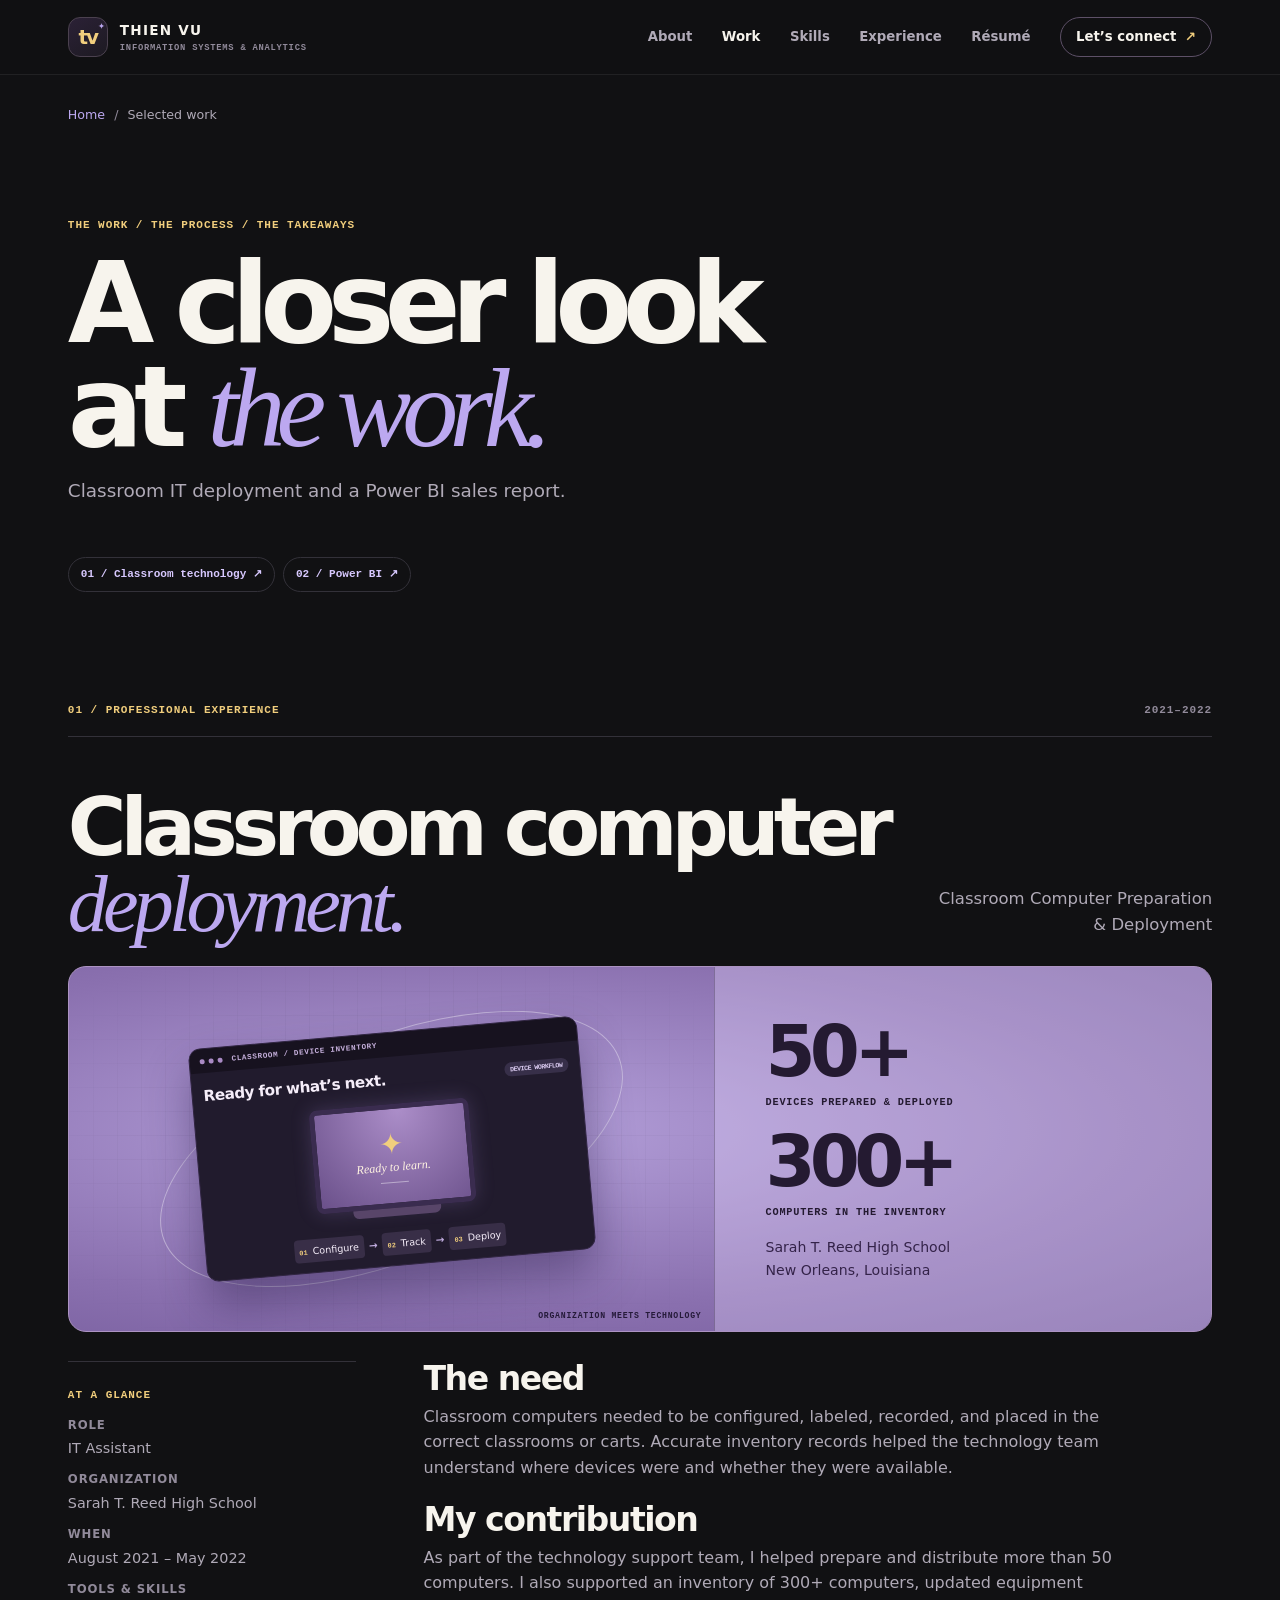
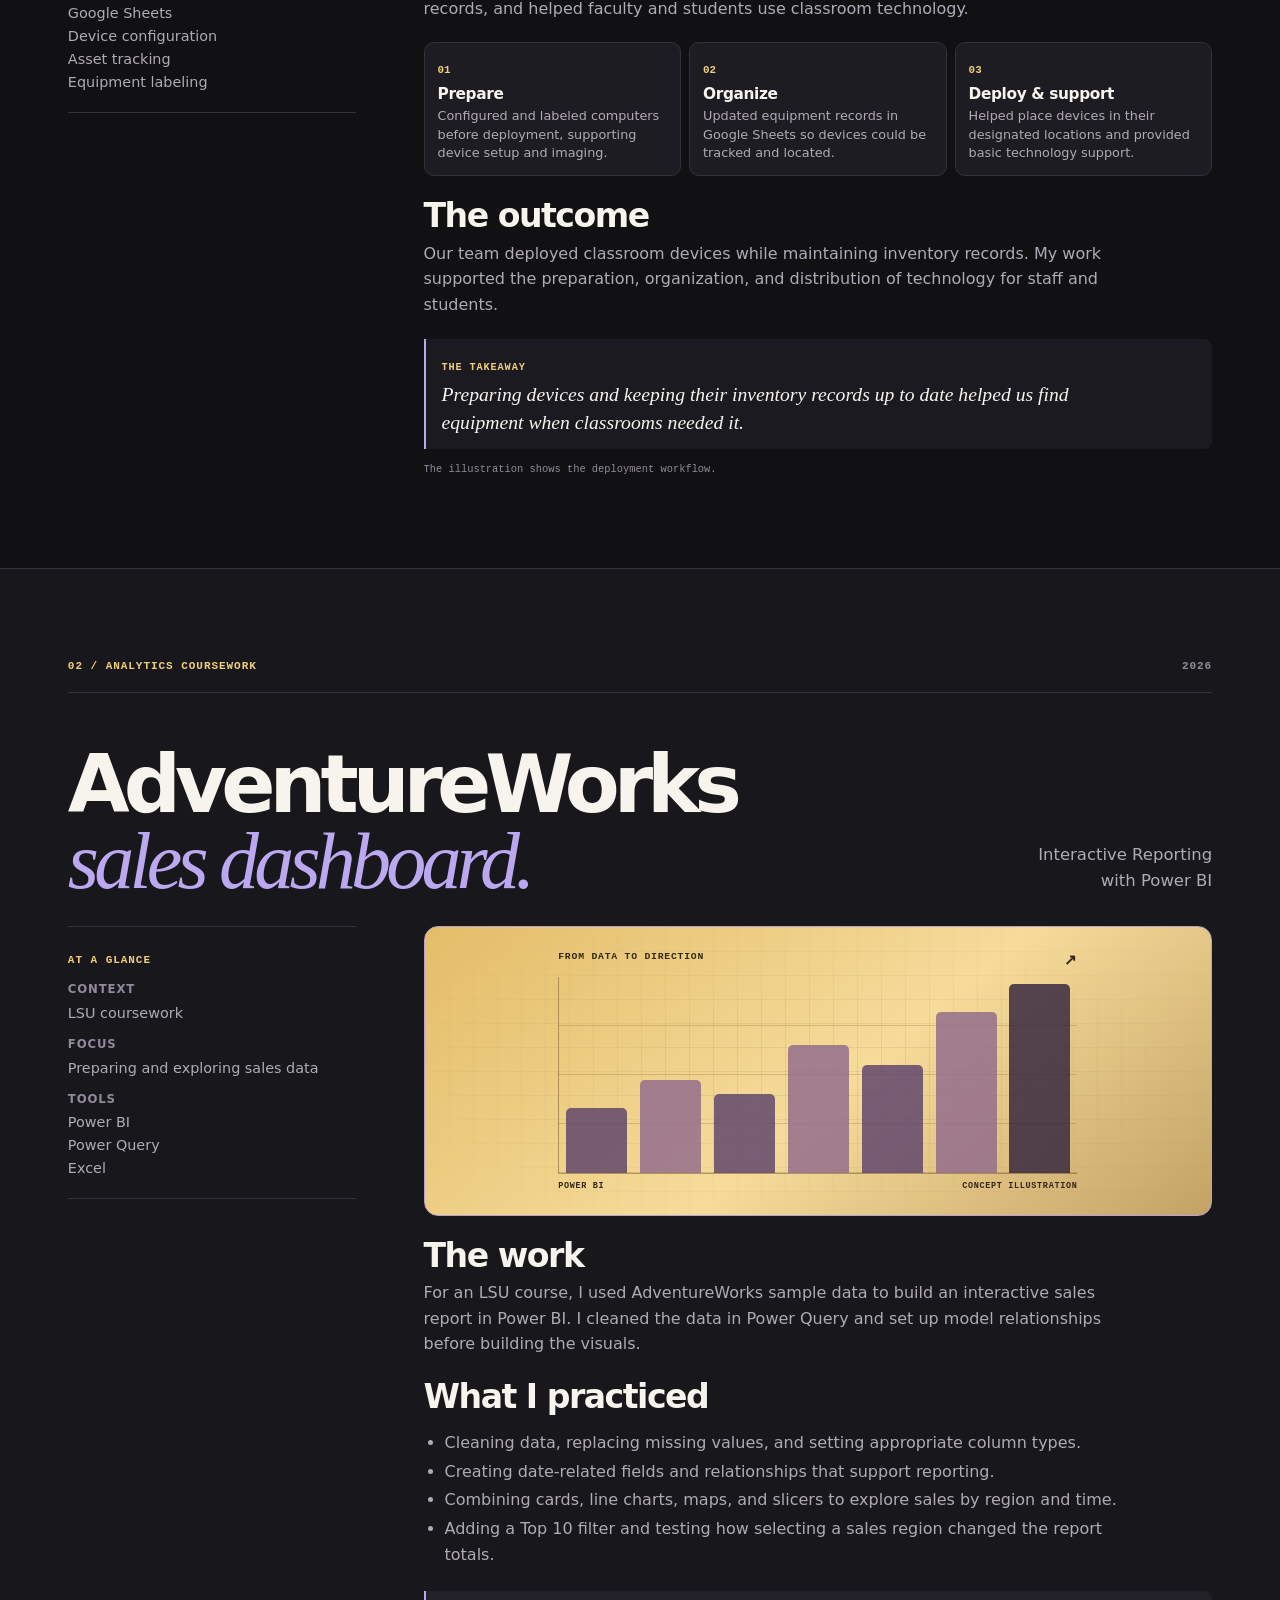
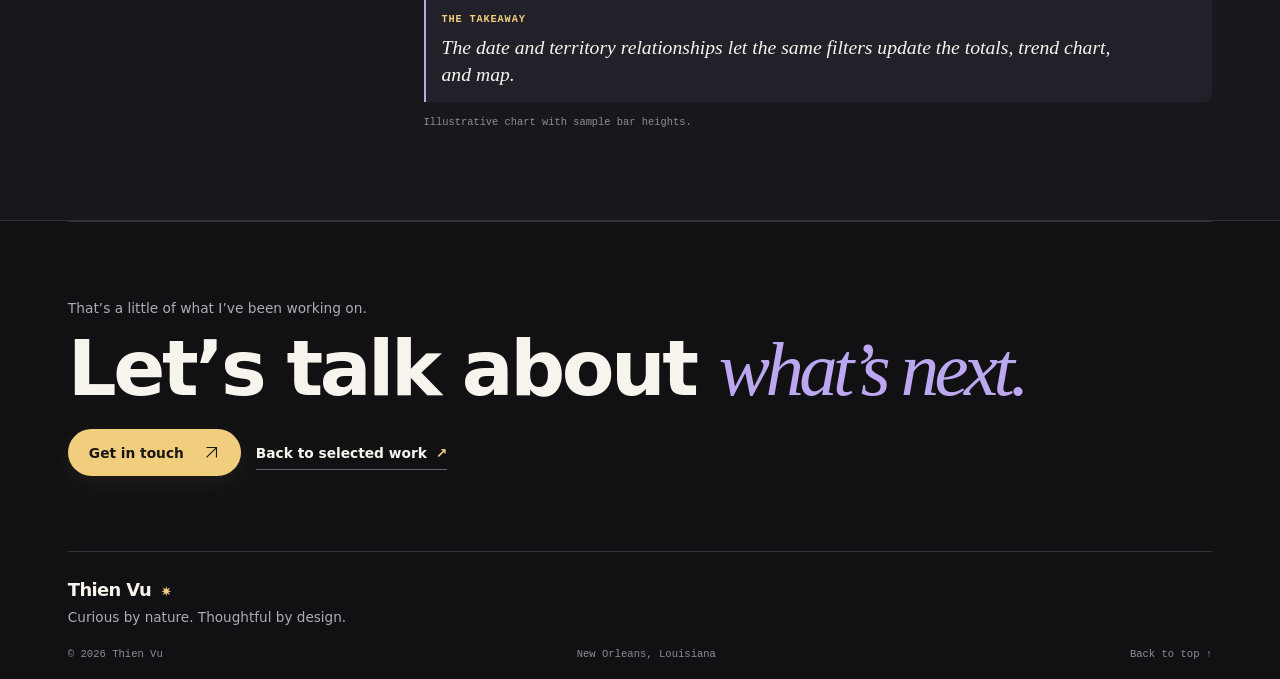
==== commit b54ddbd5: "Update portfolio projects, skills, and README" ====
--- a/project.html
+++ b/project.html
@@ -4,7 +4,7 @@
     <meta charset="utf-8">
     <meta name="viewport" content="width=device-width,initial-scale=1">
     <meta name="theme-color" content="#111113">
-    <meta name="description" content="Explore Thien Vu’s classroom technology deployment experience, Power BI coursework, and Piccolo course project.">
+    <meta name="description" content="Explore Thien Vu’s classroom technology deployment experience and Power BI coursework.">
     <title>Selected Work — Thien Vu</title>
     <link rel="icon" href="assets/favicon.svg" type="image/svg+xml">
     <link rel="stylesheet" href="styles.css">
@@ -23,9 +23,9 @@
         <div class="page-breadcrumb"><a href="index.html">Home</a><span>/</span>Selected work</div>
         <div class="project-page-heading"><span class="eyebrow">THE WORK / THE PROCESS / THE TAKEAWAYS</span>
           <h1>A closer look<br>at <em>the work.</em></h1>
-          <p>Classroom IT deployment, a Power BI sales report, and a restaurant feedback concept.</p>
+          <p>Classroom IT deployment and a Power BI sales report.</p>
         </div>
-        <nav class="project-jump" aria-label="Jump to project"><a href="#classroom">01 / Classroom technology ↗</a><a href="#analytics">02 / Power BI ↗</a><a href="#piccolo">03 / Piccolo ↗</a>
+        <nav class="project-jump" aria-label="Jump to project"><a href="#classroom">01 / Classroom technology ↗</a><a href="#analytics">02 / Power BI ↗</a>
         </nav>
       </div>
       <section class="case-study wrap" id="classroom">
@@ -139,45 +139,6 @@
           </div>
         </div>
       </section>
-      <section class="case-study wrap" id="piccolo">
-        <div class="section-label"><span>03 / TEAM COURSE PROJECT</span><span>2026</span>
-        </div>
-        <div class="case-title">
-          <h2><em>Piccolo.</em></h2>
-          <p>Piccolo<br>Restaurant Review Follow-up Concept</p>
-        </div>
-        <div class="case-layout">
-          <aside><span class="eyebrow">AT A GLANCE</span><dl><dt>Context</dt><dd>LSU team course project</dd><dt>Primary users</dt><dd>Restaurant owners and managers</dd><dt>Focus</dt><dd>User stories<br>Product backlog<br>Interface planning</dd><dt>Stage</dt><dd>Course concept & design</dd></dl>
-          </aside>
-          <div class="case-prose">
-            <div class="case-mini-art art-product">
-              <div class="app-art" aria-hidden="true">
-                <div class="paper-back"></div>
-                <div class="paper">
-                  <div class="paper-logo">p<span>✦</span>
-                  </div>
-                  <div class="paper-title">A little feedback.<br>A better experience.</div>
-                  <div class="paper-line"></div>
-                  <div class="paper-line short"></div>
-                  <div class="paper-button">Prepare a review draft <span>↗</span>
-                  </div>
-                  <div class="paper-label">PICCOLO / COURSE CONCEPT</div>
-                </div>
-              </div>
-            </div>
-            <h3>The idea</h3>
-            <p>Piccolo is a course project exploring how restaurant managers could organize guest comments and prepare a review follow-up. The concept centers on capturing useful information and giving managers a clear next step.</p>
-            <h3>My project work</h3>
-            <p>My work on the project included refining user stories, organizing product backlog items, and planning interface components and key screens. The planning covered contact information, visit details, comments, permission to follow up, required-field checks, and unfinished drafts.</p>
-            <h3>What I learned</h3>
-            <p>Turning an idea into a useful product requires clear boundaries. Writing specific user stories helped connect each proposed interaction to something a restaurant manager actually needed to do.</p>
-            <div class="takeaway"><span>THE TAKEAWAY</span>
-              <p>The user stories helped define when managers could save a draft and what information they needed to collect before following up.</p>
-            </div>
-            <p class="visual-note">Interface illustration for a team course project.</p>
-          </div>
-        </div>
-      </section>
       <section class="case-end wrap">
         <p>That’s a little of what I’ve been working on.</p>
         <h2>Let’s talk about <em>what’s next.</em></h2>
--- a/styles.css
+++ b/styles.css
@@ -820,11 +820,6 @@
   color:#332717;
 }
 
-.art-product {
-  background:linear-gradient(125deg,#7e6b9f,#c4b2e1);
-  color:#332547;
-}
-
 .project-number {
   position:absolute;
   top:17px;
@@ -928,7 +923,7 @@
   margin-top:7px;
 }
 
-.device-art,.analytics-art,.app-art {
+.device-art,.analytics-art {
   position:relative;
   height:100%;
   width:100%;
@@ -938,7 +933,7 @@
   overflow:hidden;
 }
 
-.device-art::before,.app-art::before,.analytics-art::before {
+.device-art::before,.analytics-art::before {
   content:"";
   position:absolute;
   inset:0;
@@ -1161,87 +1156,6 @@
 
 .chart-note {
   font-size:.53rem;
-}
-
-.app-art {
-  background:radial-gradient(ellipse at 53% 40%,#e7d8ff5a,transparent 66%);
-}
-
-.paper,.paper-back {
-  width:58%;
-  max-width:245px;
-  min-width:160px;
-  min-height:147px;
-  border-radius:13px;
-  box-shadow:0 12px 32px #33204c63;
-  position:relative;
-  transform:rotate(-8deg);
-  background:#fbf0e5;
-  padding:13px 16px;
-  color:#382a45;
-  transition:transform .4s;
-}
-
-.paper-back {
-  position:absolute;
-  transform:rotate(10deg) translate(9px,5px);
-  background:#573e70;
-  min-height:147px;
-}
-
-.project-card:hover .paper {
-  transform:rotate(-4deg) translateY(-3px);
-}
-
-.paper-logo {
-  display:inline-block;
-  font-size:1.06rem;
-  font-weight:850;
-  line-height:1;
-}
-
-.paper-logo span {
-  font-size:.55rem;
-  color:#9b6e3e;
-  vertical-align:super;
-  margin-left:2px;
-}
-
-.paper-title {
-  font:italic 400 clamp(.94rem,1.85vw,1.46rem)/1.04 var(--serif);
-  letter-spacing:-.035em;
-  margin-block:4px 10px;
-}
-
-.paper-line {
-  background:#51375c31;
-  height:3px;
-  width:90%;
-  border-radius:4px;
-  margin-bottom:4px;
-}
-
-.paper-line.short {
-  width:58%;
-}
-
-.paper-button {
-  background:#443050;
-  border-radius:4px;
-  color:#f8ede5;
-  font-size:.54rem;
-  display:flex;
-  justify-content:space-between;
-  gap:4px;
-  padding:4px 6px;
-  margin-top:7px;
-}
-
-.paper-label {
-  font:700 .43rem var(--mono);
-  letter-spacing:.06em;
-  margin-top:7px;
-  color:#69576e;
 }
 
 .skills-grid {
@@ -1910,10 +1824,6 @@
   border:1px solid #b9a2ce;
 }
 
-.case-mini-art .paper,.case-mini-art .paper-back {
-  width:52%;
-}
-
 .case-end {
   border-top:1px solid var(--line);
   padding-block:clamp(30px,6vw,75px);
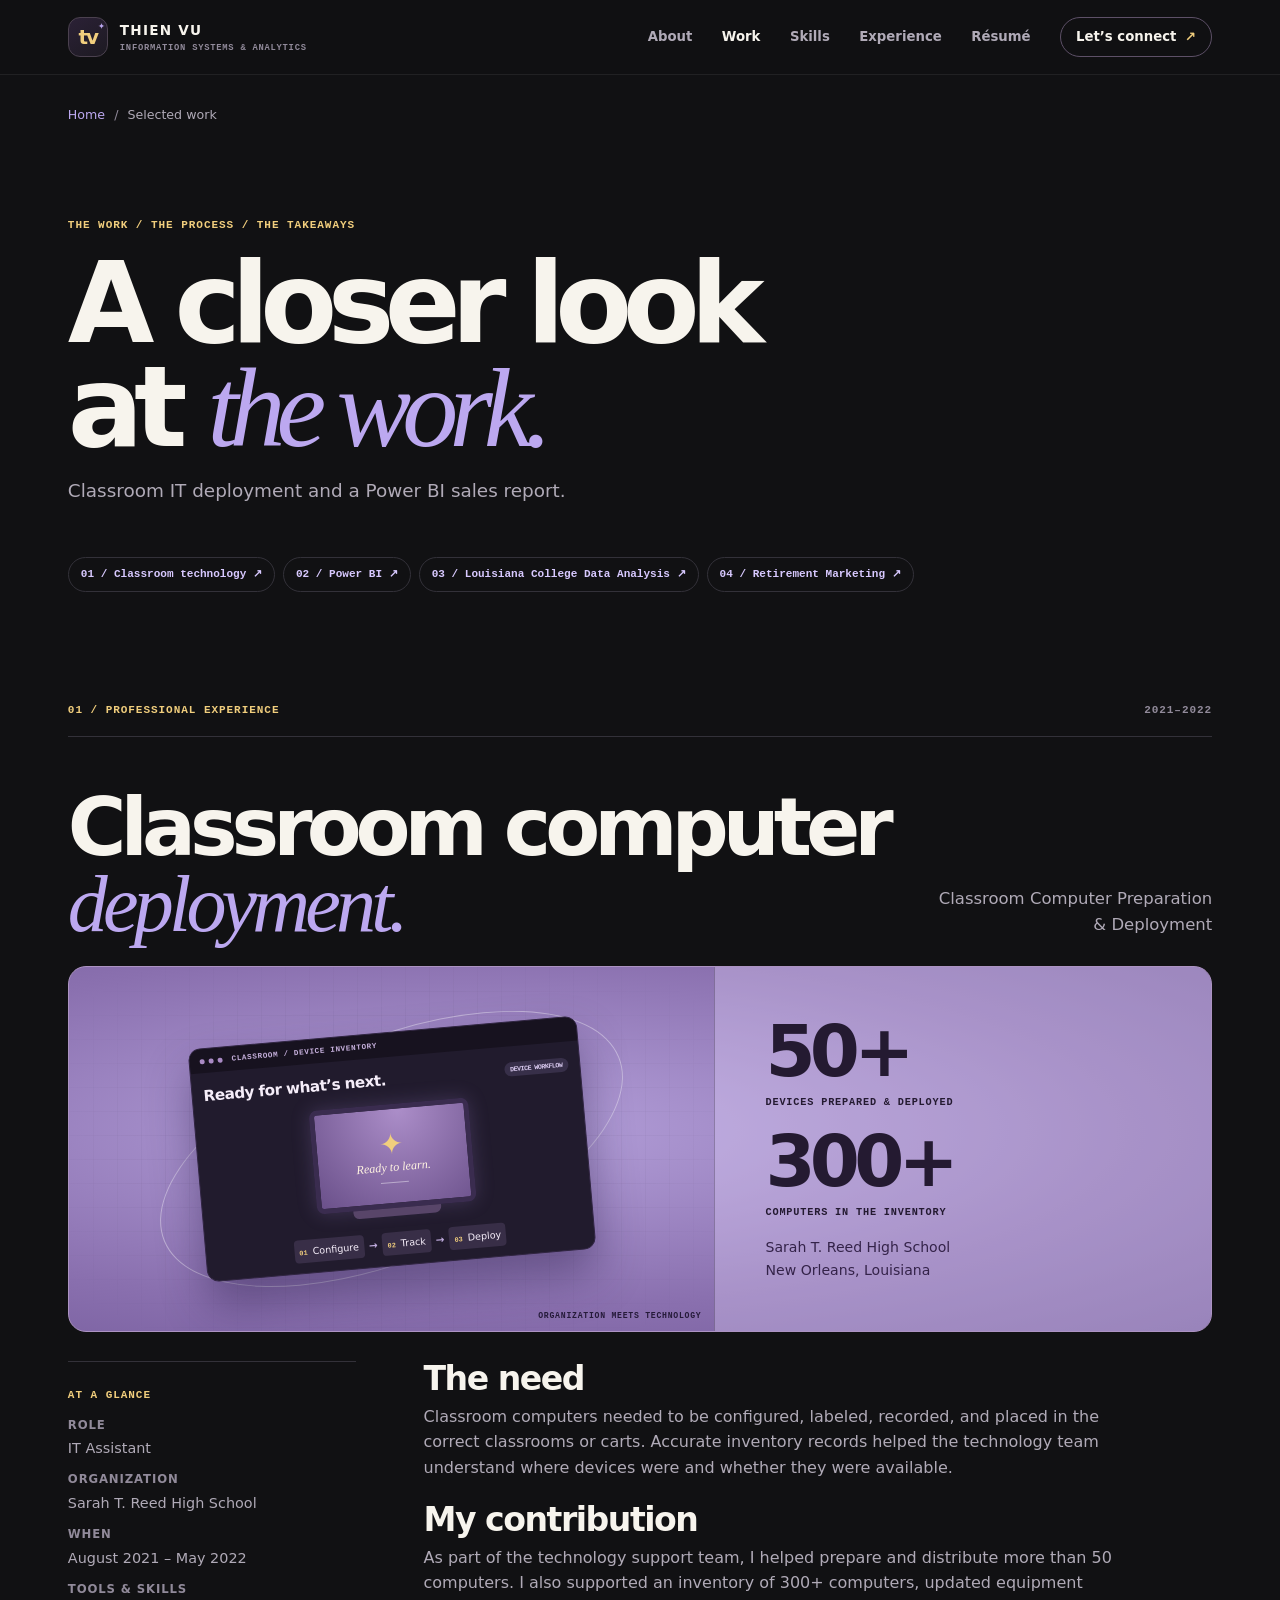
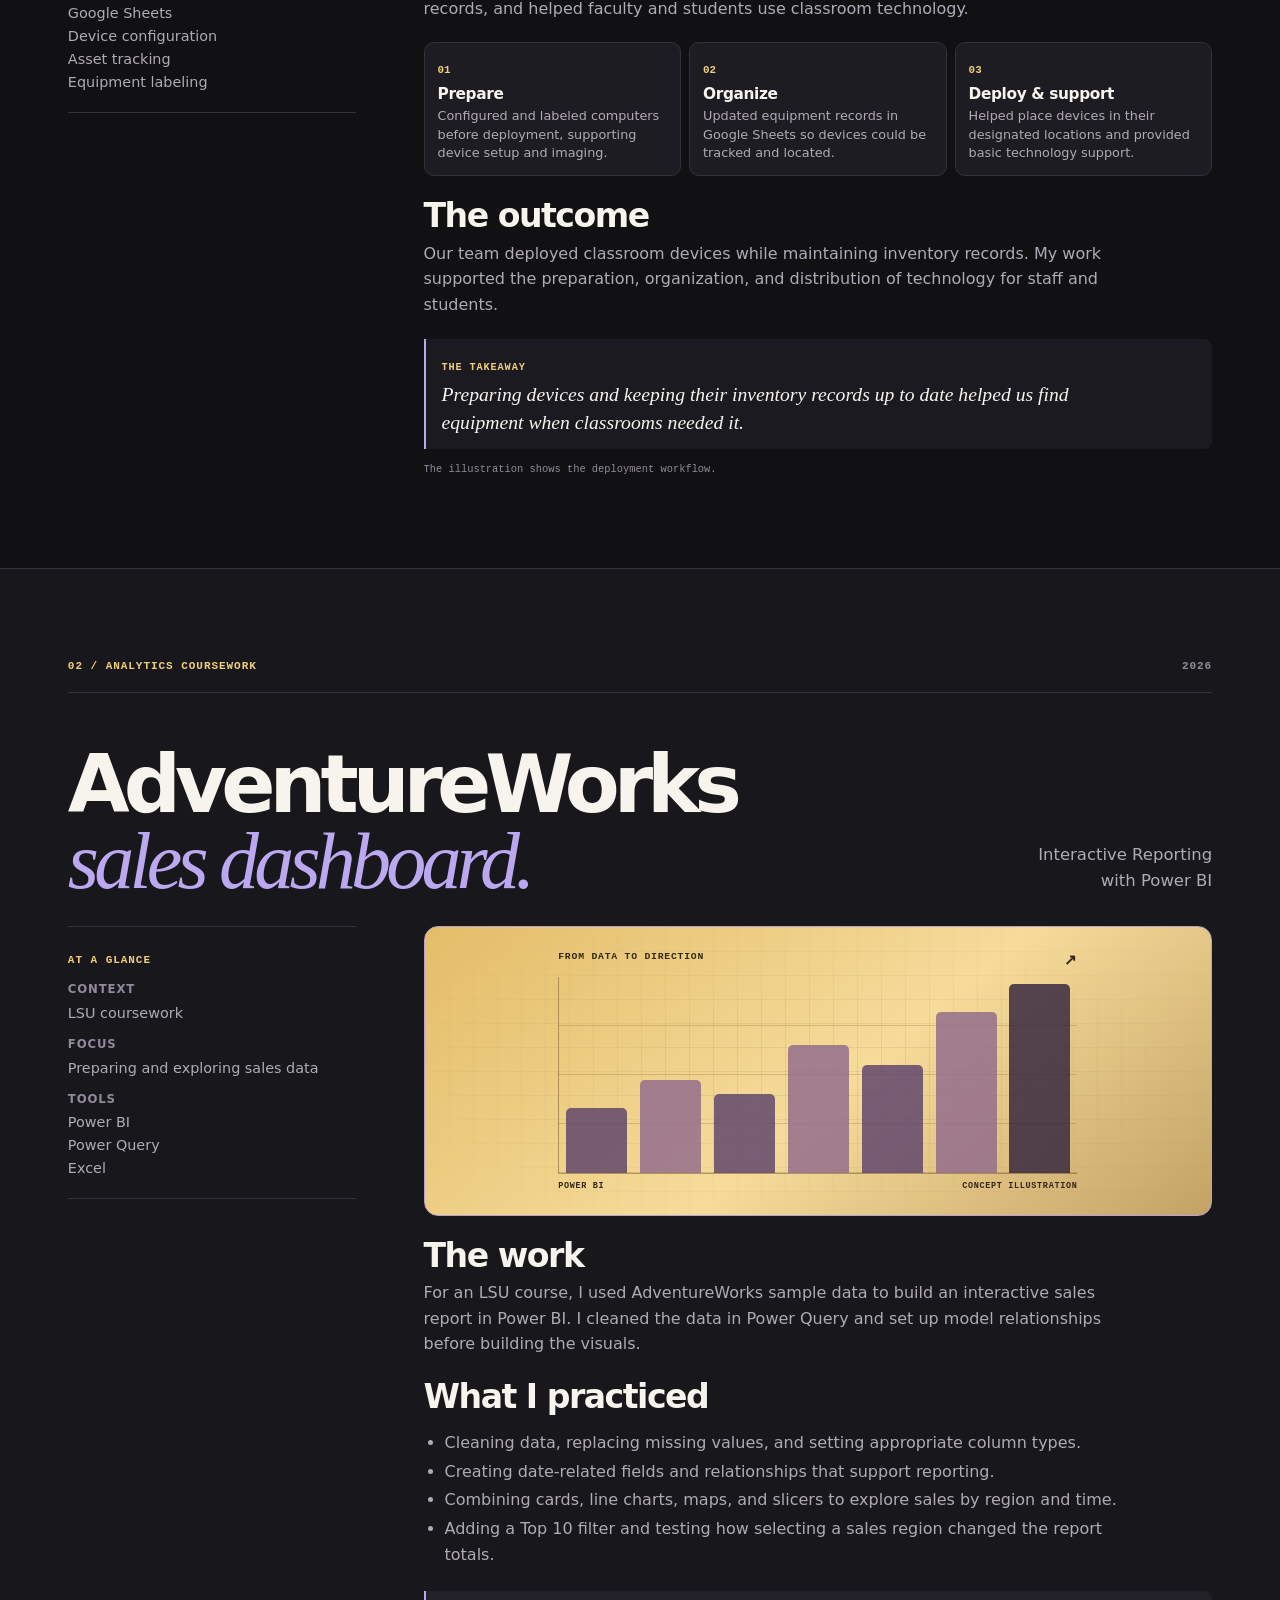
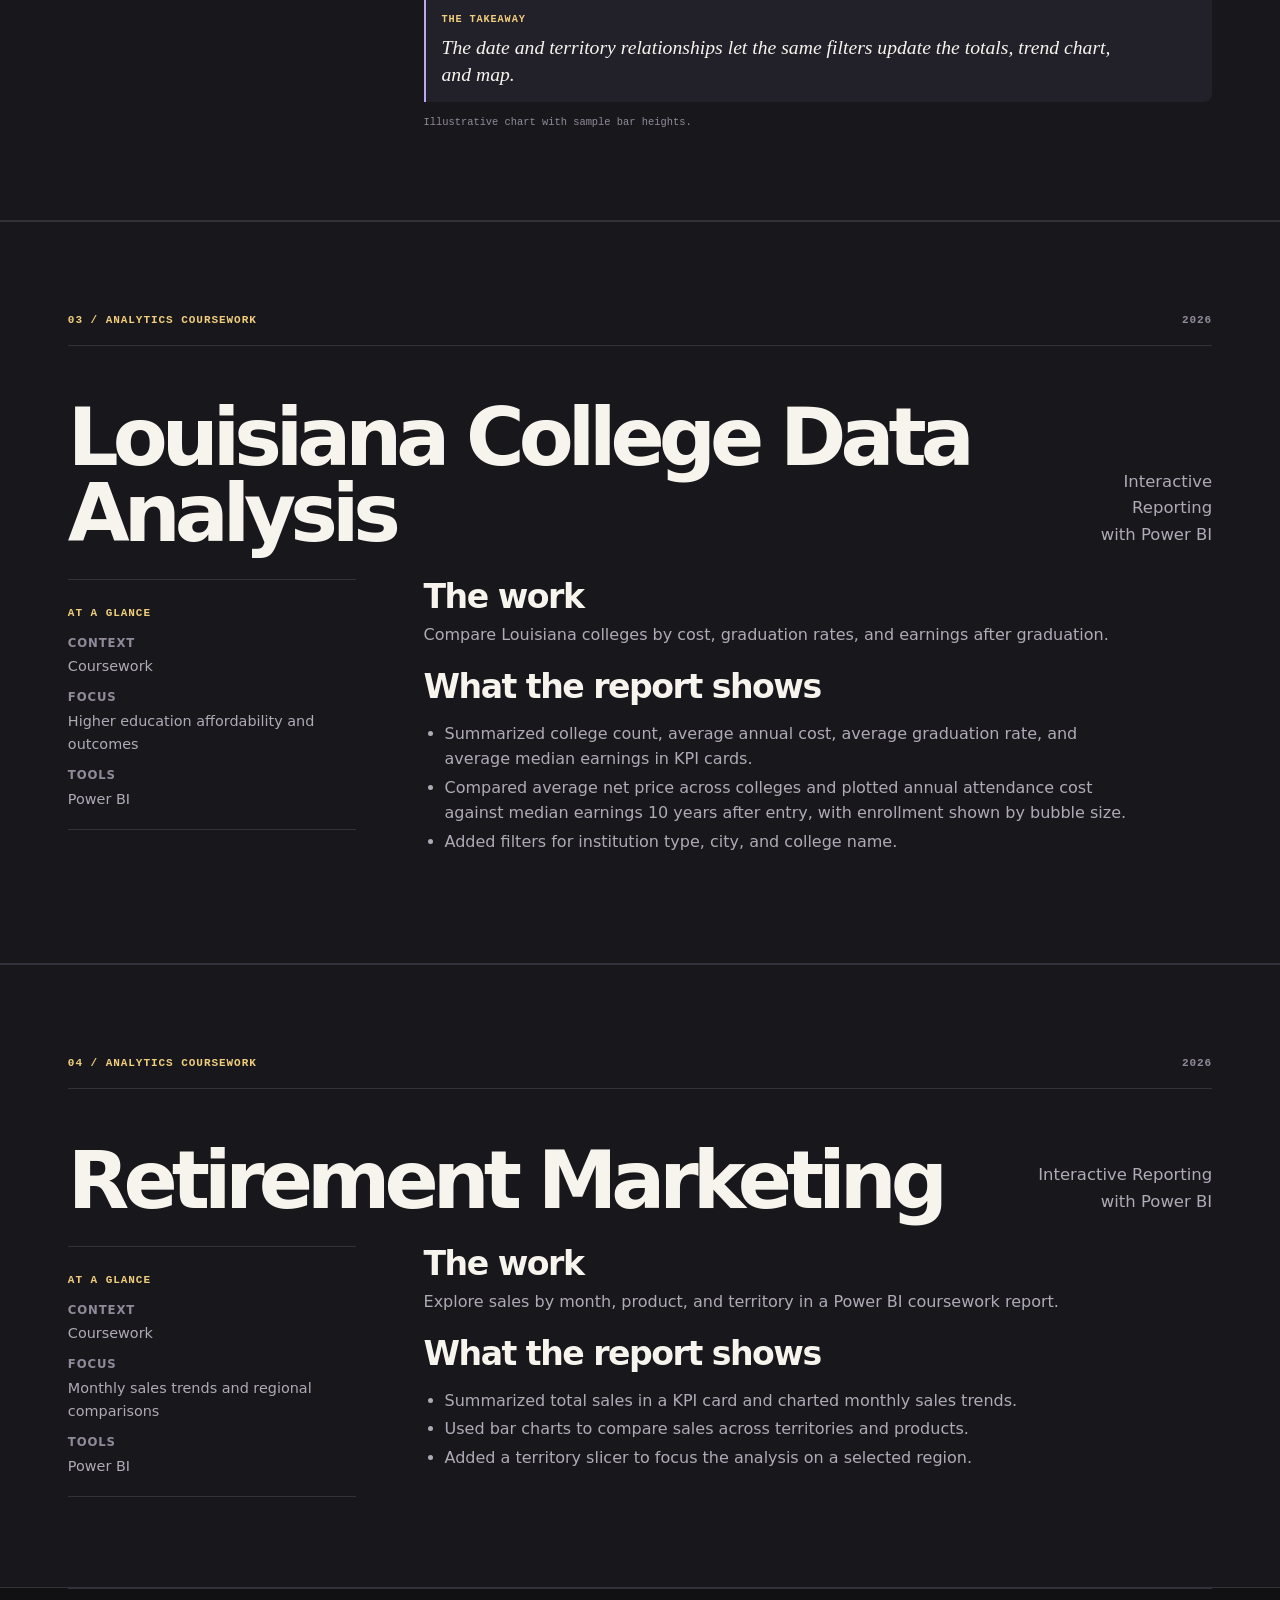
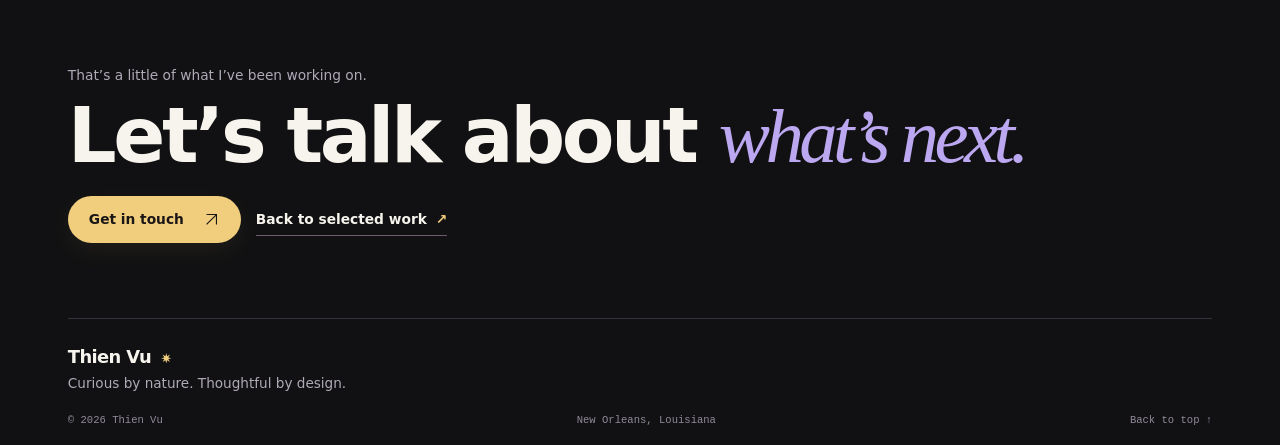
==== commit dc239b09: "Showcase two additional Power BI coursework projects" ====
--- a/project.html
+++ b/project.html
@@ -25,7 +25,7 @@
           <h1>A closer look<br>at <em>the work.</em></h1>
           <p>Classroom IT deployment and a Power BI sales report.</p>
         </div>
-        <nav class="project-jump" aria-label="Jump to project"><a href="#classroom">01 / Classroom technology ↗</a><a href="#analytics">02 / Power BI ↗</a>
+        <nav class="project-jump" aria-label="Jump to project"><a href="#classroom">01 / Classroom technology ↗</a><a href="#analytics">02 / Power BI ↗</a><a href="#louisiana-college-data">03 / Louisiana College Data Analysis ↗</a><a href="#retirement-marketing">04 / Retirement Marketing ↗</a>
         </nav>
       </div>
       <section class="case-study wrap" id="classroom">
@@ -139,6 +139,50 @@
           </div>
         </div>
       </section>
+      <section class="case-study case-secondary" id="louisiana-college-data">
+        <div class="wrap">
+          <div class="section-label"><span>03 / ANALYTICS COURSEWORK</span><span>2026</span></div>
+          <div class="case-title">
+            <h2>Louisiana College Data Analysis</h2>
+            <p>Interactive Reporting<br>with Power BI</p>
+          </div>
+          <div class="case-layout">
+            <aside><span class="eyebrow">AT A GLANCE</span><dl><dt>Context</dt><dd>Coursework</dd><dt>Focus</dt><dd>Higher education affordability and outcomes</dd><dt>Tools</dt><dd>Power BI</dd></dl></aside>
+            <div class="case-prose">
+              <h3>The work</h3>
+              <p>Compare Louisiana colleges by cost, graduation rates, and earnings after graduation.</p>
+              <h3>What the report shows</h3>
+              <ul>
+                <li>Summarized college count, average annual cost, average graduation rate, and average median earnings in KPI cards.</li>
+                <li>Compared average net price across colleges and plotted annual attendance cost against median earnings 10 years after entry, with enrollment shown by bubble size.</li>
+                <li>Added filters for institution type, city, and college name.</li>
+              </ul>
+            </div>
+          </div>
+        </div>
+      </section>
+      <section class="case-study case-secondary" id="retirement-marketing">
+        <div class="wrap">
+          <div class="section-label"><span>04 / ANALYTICS COURSEWORK</span><span>2026</span></div>
+          <div class="case-title">
+            <h2>Retirement Marketing</h2>
+            <p>Interactive Reporting<br>with Power BI</p>
+          </div>
+          <div class="case-layout">
+            <aside><span class="eyebrow">AT A GLANCE</span><dl><dt>Context</dt><dd>Coursework</dd><dt>Focus</dt><dd>Monthly sales trends and regional comparisons</dd><dt>Tools</dt><dd>Power BI</dd></dl></aside>
+            <div class="case-prose">
+              <h3>The work</h3>
+              <p>Explore sales by month, product, and territory in a Power BI coursework report.</p>
+              <h3>What the report shows</h3>
+              <ul>
+                <li>Summarized total sales in a KPI card and charted monthly sales trends.</li>
+                <li>Used bar charts to compare sales across territories and products.</li>
+                <li>Added a territory slicer to focus the analysis on a selected region.</li>
+              </ul>
+            </div>
+          </div>
+        </div>
+      </section>
       <section class="case-end wrap">
         <p>That’s a little of what I’ve been working on.</p>
         <h2>Let’s talk about <em>what’s next.</em></h2>
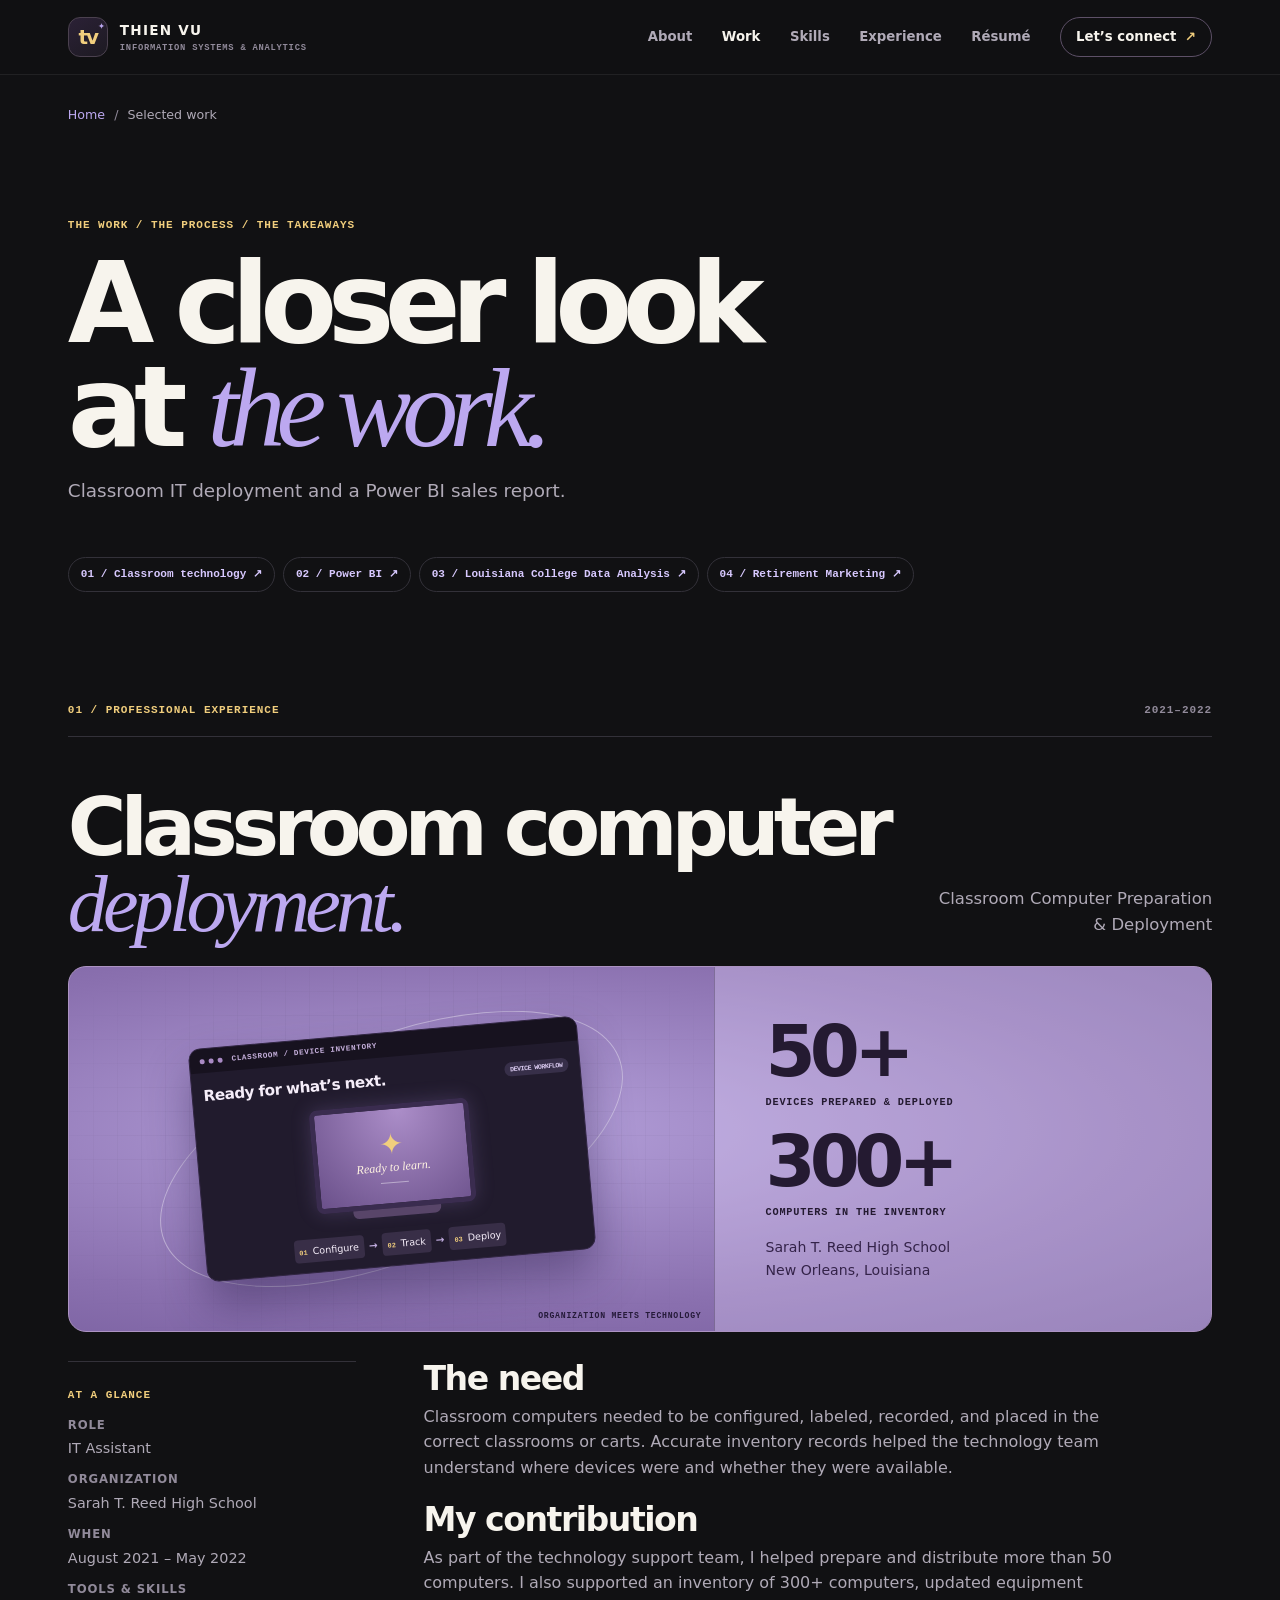
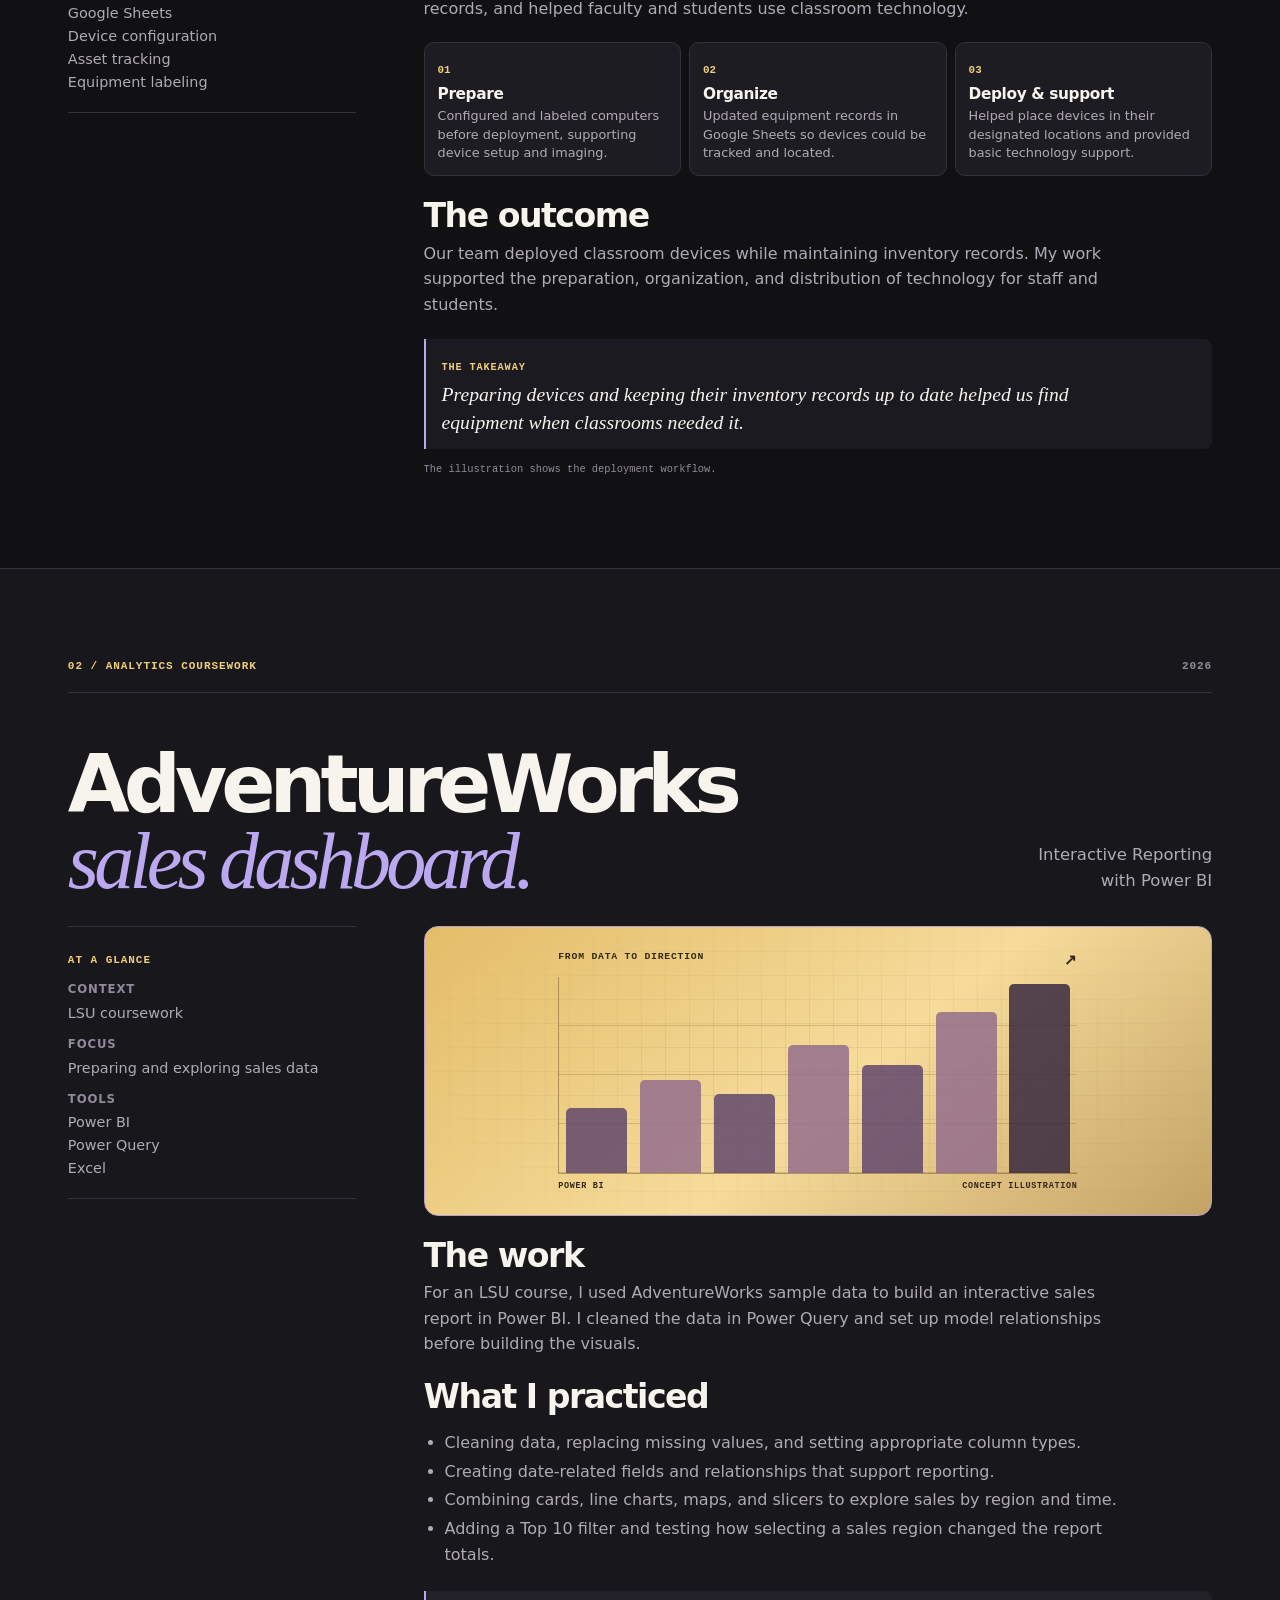
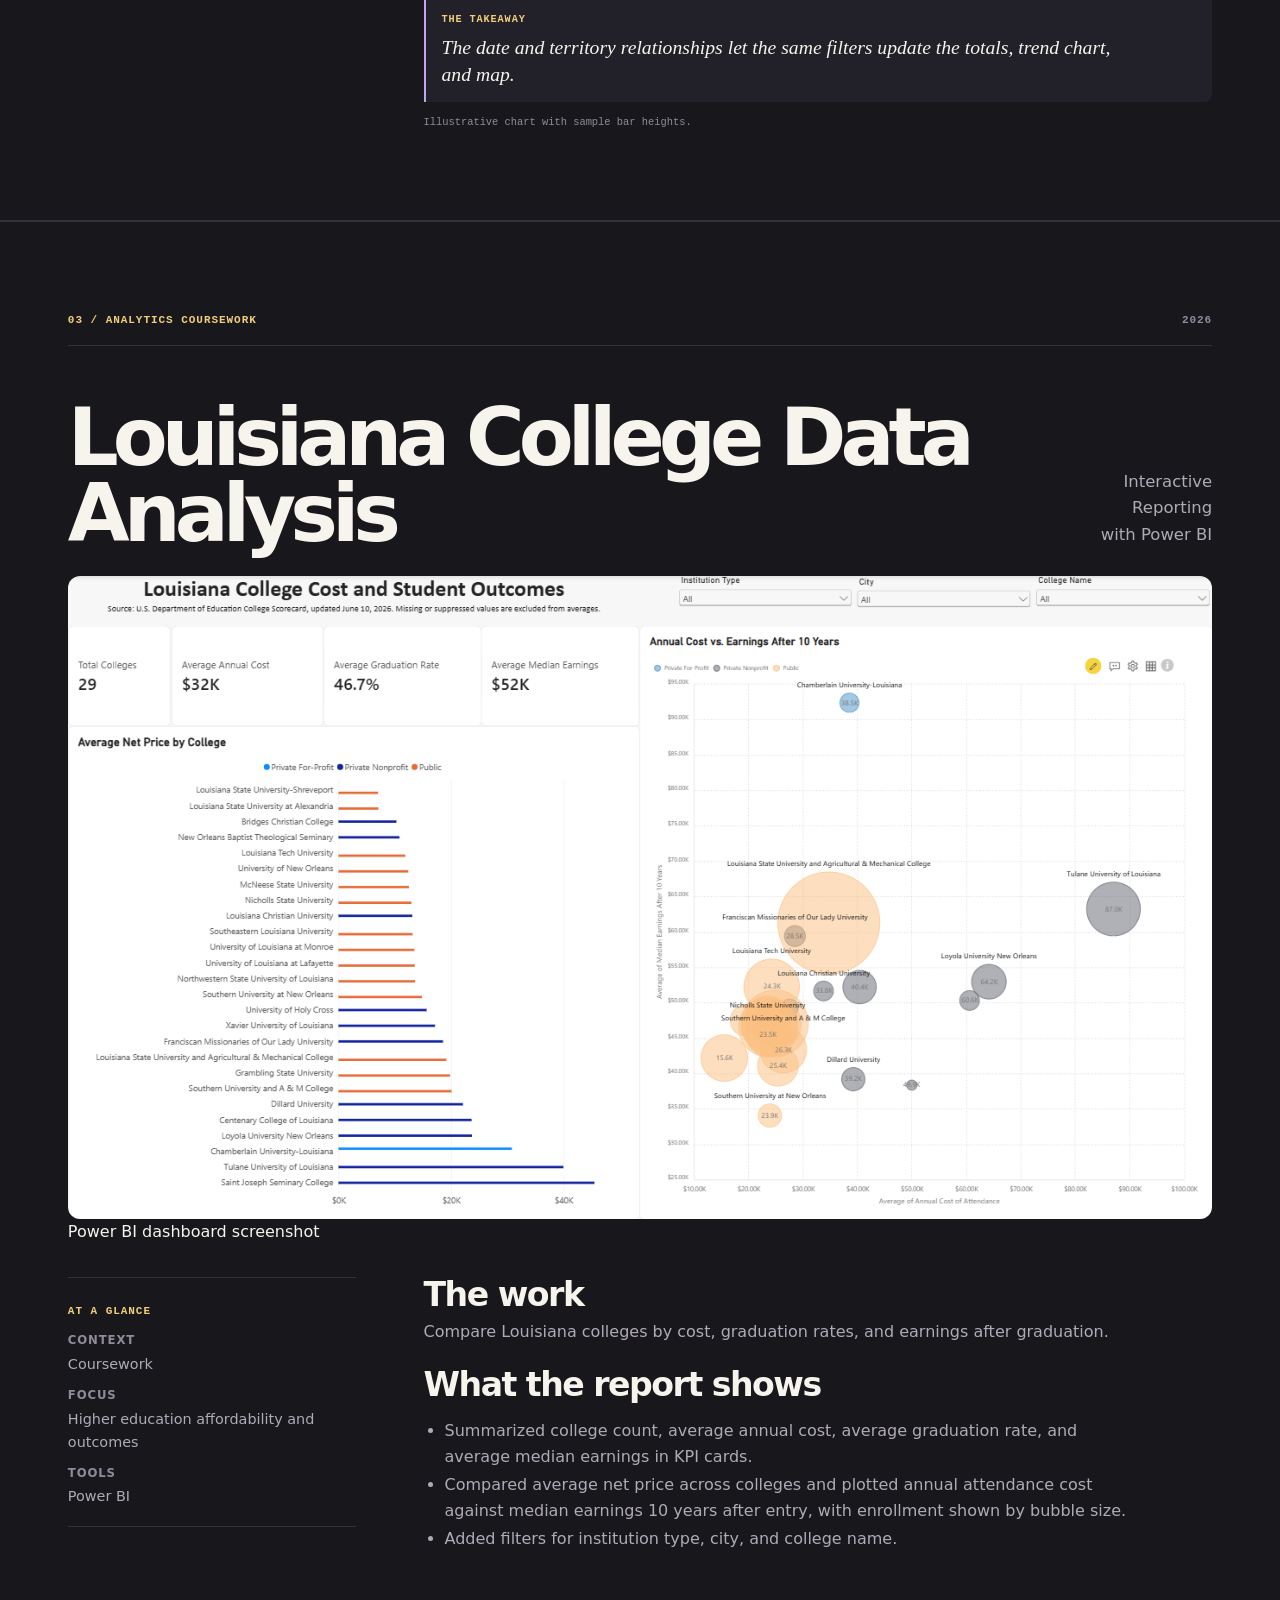
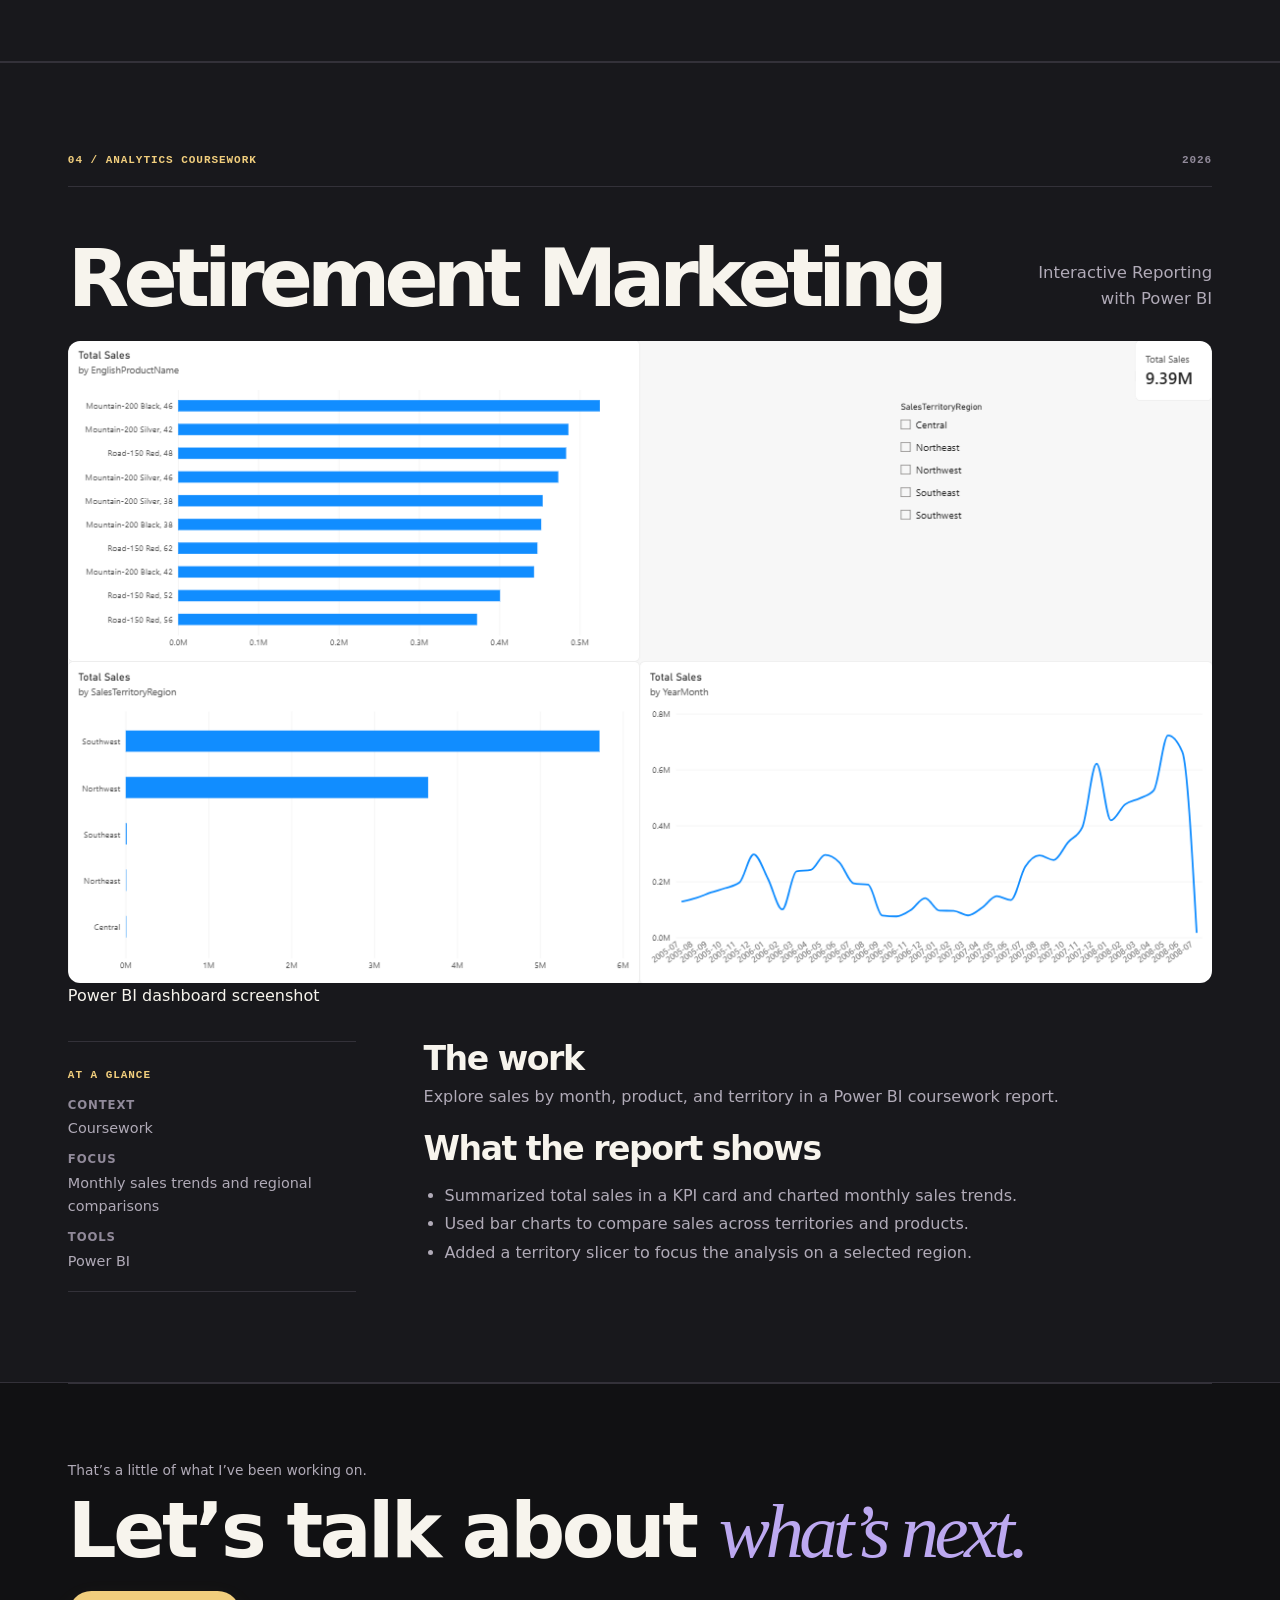
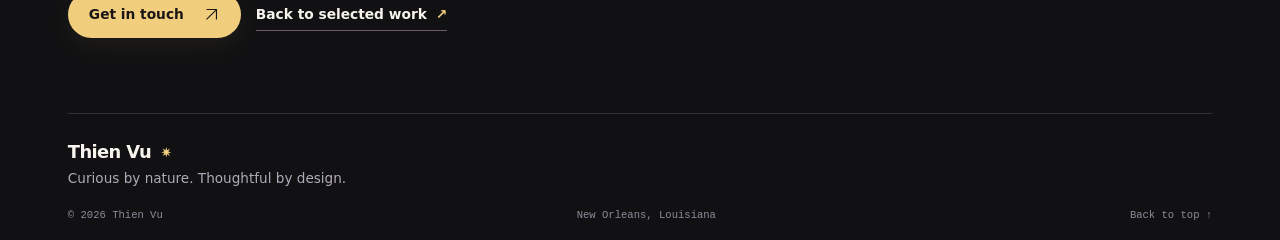
==== commit 5128894a: "Show Power BI dashboard screenshots on Work page" ====
--- a/project.html
+++ b/project.html
@@ -146,6 +146,12 @@
             <h2>Louisiana College Data Analysis</h2>
             <p>Interactive Reporting<br>with Power BI</p>
           </div>
+          <figure style="margin:0 0 2rem">
+            <svg role="img" aria-label="Louisiana College dashboard with four summary cards, a net-price ranking, and a bubble chart comparing annual cost with earnings." width="1326" height="745" viewBox="76 201 1326 745" style="display:block;width:100%;height:auto;overflow:hidden;border-radius:12px">
+              <image href="assets/louisiana-college-dashboard.webp" width="1920" height="1080" />
+            </svg>
+            <figcaption>Power BI dashboard screenshot</figcaption>
+          </figure>
           <div class="case-layout">
             <aside><span class="eyebrow">AT A GLANCE</span><dl><dt>Context</dt><dd>Coursework</dd><dt>Focus</dt><dd>Higher education affordability and outcomes</dd><dt>Tools</dt><dd>Power BI</dd></dl></aside>
             <div class="case-prose">
@@ -168,6 +174,12 @@
             <h2>Retirement Marketing</h2>
             <p>Interactive Reporting<br>with Power BI</p>
           </div>
+          <figure style="margin:0 0 2rem">
+            <svg role="img" aria-label="Retirement Marketing dashboard showing total sales, sales by product and territory, and monthly sales trends." width="1166" height="655" viewBox="51 246 1166 655" style="display:block;width:100%;height:auto;overflow:hidden;border-radius:12px">
+              <image href="assets/retirement-marketing-dashboard.webp" width="1920" height="1080" />
+            </svg>
+            <figcaption>Power BI dashboard screenshot</figcaption>
+          </figure>
           <div class="case-layout">
             <aside><span class="eyebrow">AT A GLANCE</span><dl><dt>Context</dt><dd>Coursework</dd><dt>Focus</dt><dd>Monthly sales trends and regional comparisons</dd><dt>Tools</dt><dd>Power BI</dd></dl></aside>
             <div class="case-prose">
